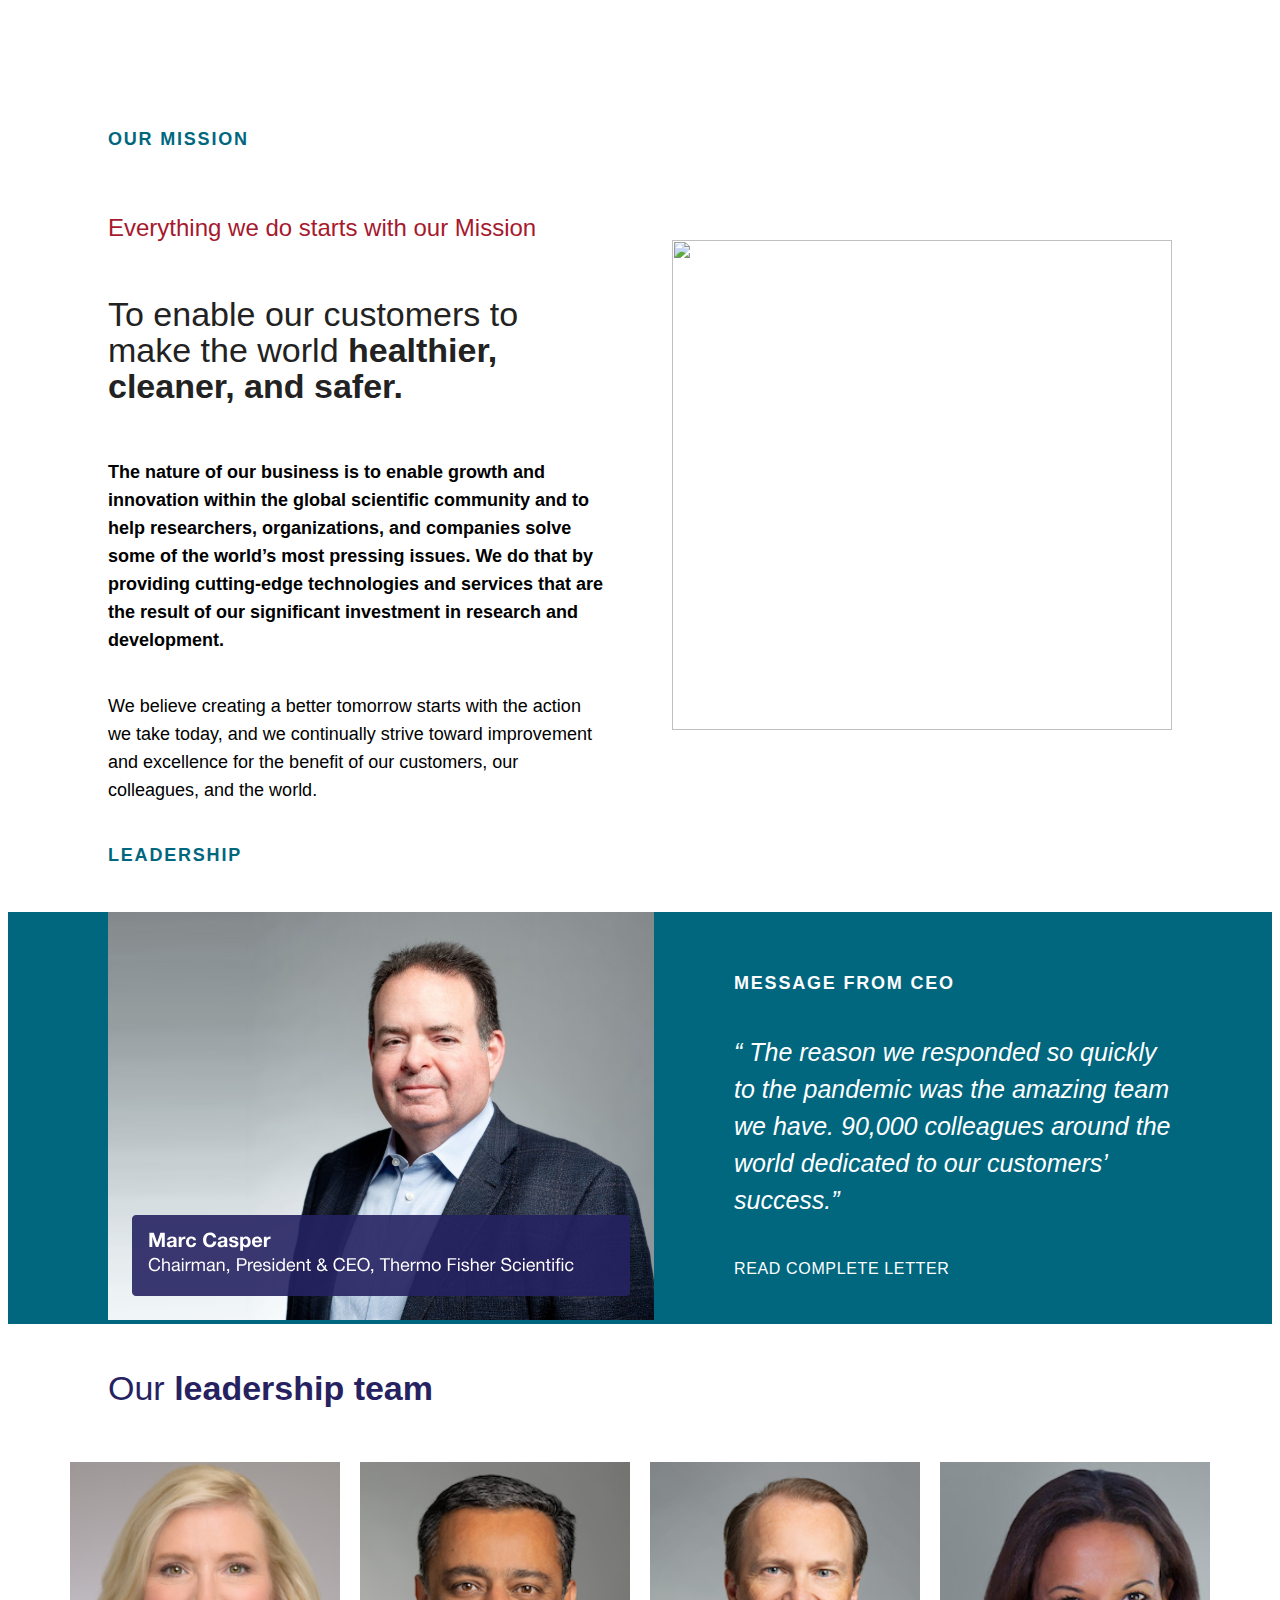
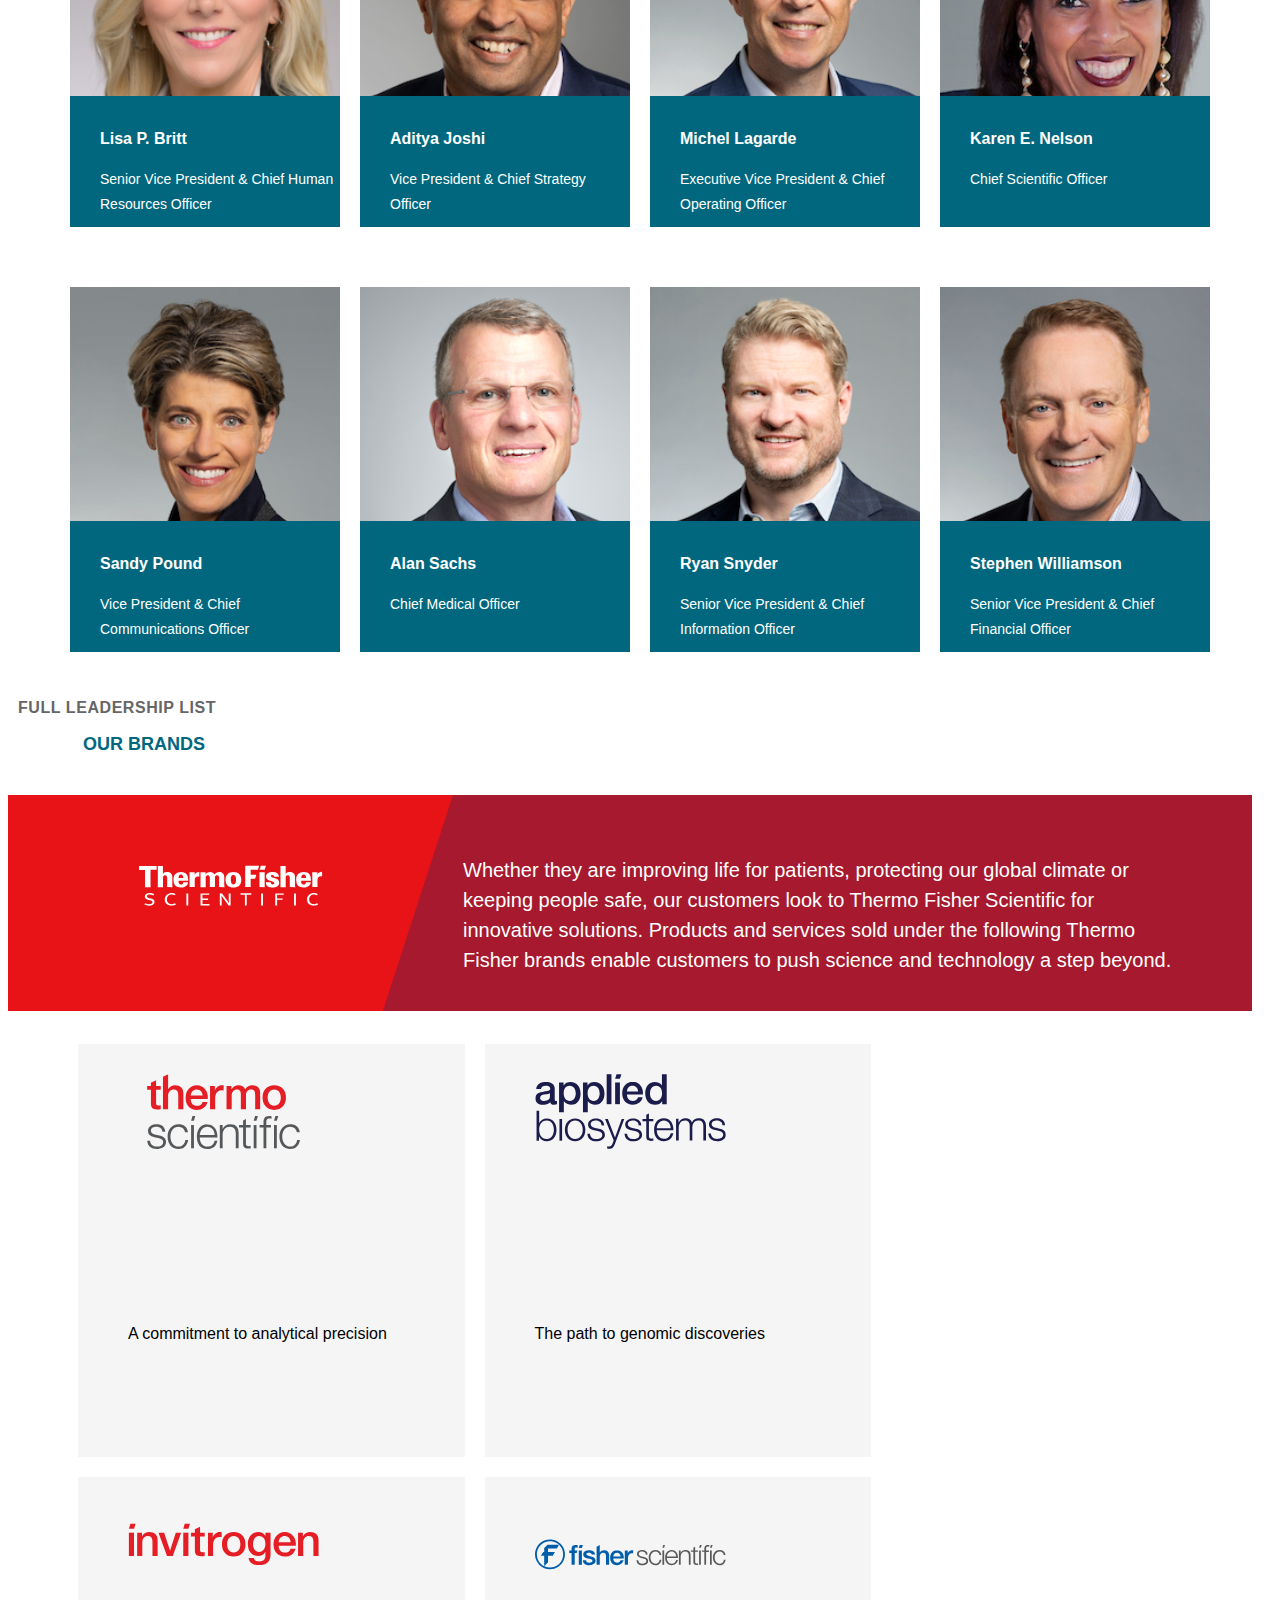
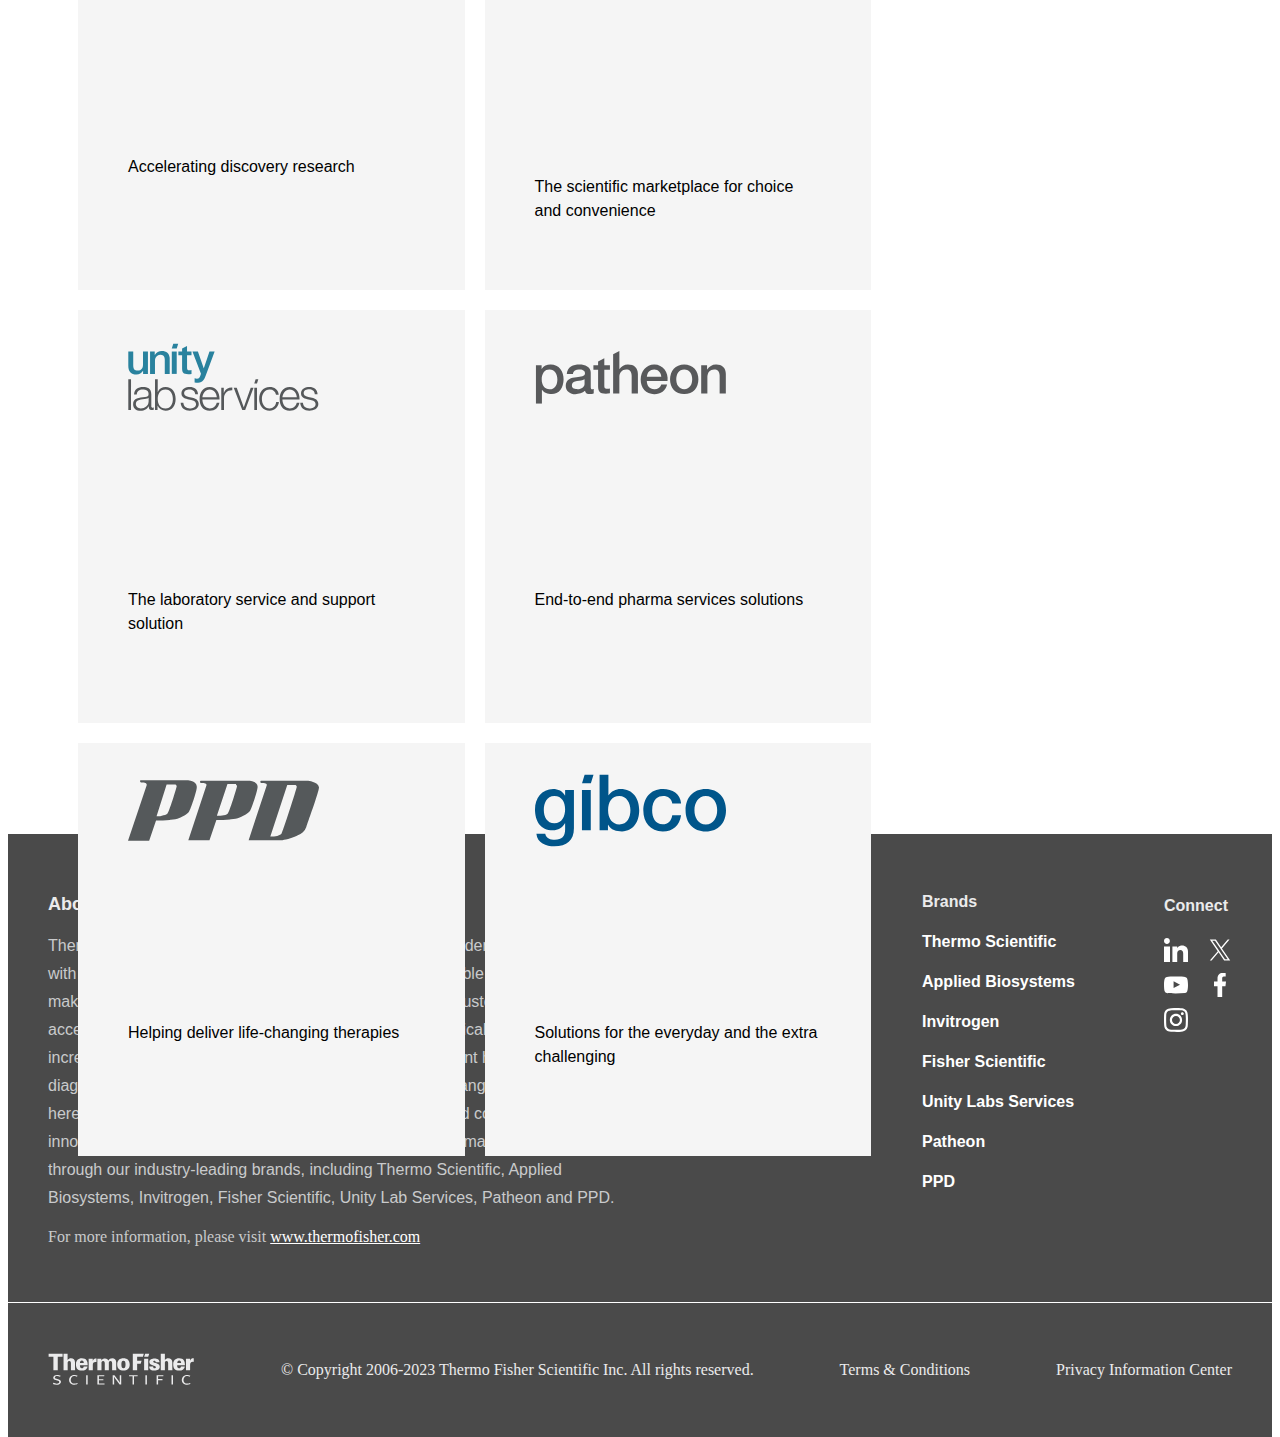
==== Pages/About/About.html @ 81ee8dc1 "footer fixesss" ====
<!DOCTYPE html>
<html lang="en">
<head>
    <meta charset="UTF-8">
    <meta name="viewport" content="width=device-width, initial-scale=1.0">
    <title>About</title>
    <link rel="stylesheet" href="./About.css">
</head>
<body>
  <!-- <div class="navbar">
    <a href="/index.html">
      <div class="navlogo">
        <img id="logo" src="../../Assets/Images/logo.png" alt="">
      </div>
    </a>
    <div class="menulinks">
      <div class="menu">
        <ul>
          <li id="about-menu-item" class="">
            <a id="about-link" class="" href="javascript:void(0);">ABOUT</a>
          </li>
          <li id="csr-menu-item" class="">
            <a id="csr-link" class="" href="../CSR/Csr.html">CORPORATE SOCIAL RESPONSIBILITY</a>
          </li>
          <li id="investor-menu-item" class="">
            <a id="investor-link" class="" href="">INVESTOR</a>
          </li>
          <li id="newsroom-menu-item" class="">
            <a id="newsroom-link" class="" href="../Newsroom/newsroom.html">NEWSROOM</a>
          </li>
          <li id="career-menu-item" class="">
            <a id="career-link" class="" href="/career">CAREER</a>
          </li>
        </ul>
      </div>
      <div class="search-icon">
        <img src="../../Assets/Images/Search.png" alt="">
      </div>
      <button class="button">Thermofisher.com
        <img class="link-img" src="../../Assets/Images/external-link.png" alt="">
      </button>
    </div>
  </div> -->
 <!-- <div id="dropdown"  class="dropdown">
    <div class="dropdown-left">
      <div class="dropdown-left-img">
        <img src="../../Assets/Images/ss.svg" alt="" />
      </div>
      <div class="dropdown-left-top">
        <img src="../../Assets/Images/dropa.svg" alt="" />
        <p class="dropdown-top-text">Our Mission</p>
      </div>
      <p class="dropdown-left-mid">
        Everything we do starts with our Mission: to <br /> enable our
        customers to make the world <br />
        <span>healthier, cleaner, and safer.</span>
      </p>
      <div class="dropdown-left-bottom">
        <img src="../../Assets/Images/dropd.svg" alt="" />
        <p class="bottom-text">Read More</p>
      </div>
    </div>
    <div class="dropdown-mid">
      <div class="main-dropdown">
        <div style="margin-bottom:18px !important;"class="dropdown-header">
          <img src="../../Assets/Images/Icon1.png" alt="" />

          <p class="heder-drop">Our Company</p>
          
        </div>
        <div class="submenu animated">
          <p style="cursor: pointer;">Our Mission</p>
          <p style="cursor: pointer;">Our Values</p>
          <p style="cursor: pointer;">innovation</p>
        </div>
      </div>
      <div class="main-dropdown">
        <div class="dropdown-header">
          <img src="../../Assets/Images/Icon1.png" alt="" />
          <p class="heder-drop">Our Stories</p>
          
        </div>
        
      </div>
      <div class="main-dropdown">
        <div class="dropdown-header">
          <img src="../../Assets/Images/minus.png" alt="" />
          <p class="heder-drop">Information Security</p>
        </div>
        
      </div>
      <div class="main-dropdown">
        <div class="dropdown-header">
          <img src="../../Assets/Images/Icon1.png" alt="" />
          <p class="heder-drop">Supplier Resources</p>
          
        </div>
        
      </div>
      
     
    </div>
    <div class="dropdown-right">
      <img src="../../Assets/Images/Vector (4).svg" alt="" />
    </div>
  </div> -->
    <!-- <div  class="main-about">
        <div class="description">ABOUT</div>
        <div class="main-about-img">
          <img src="../../Assets/Images/about-main.png" alt="Main Image" />
          <div class="main-overlay">
            <div class="play">
                <div class="round">
                  <img src="../../Assets/Images/play.svg" alt="" /> 
                </div>
                <p class="play-btn">Watch this video</p>
              </div>
            <div class="left-main-overlay">
              <img src="../../Assets/Images/main-overlay.svg" alt="" />
            </div>
            <div class="right-main-overlay">
               <img src="../../Assets/Images/mainn-overlay.svg" alt="" /> 
            </div>
          </div>
        </div>
      </div> -->
      
      <div class="mission-about">
        <p class="mission-about-titile">OUR MISSION</p>
        <div class="mission-main-about">
          <div class="mission-about-left">
            <p class="mission-top">
              Everything we do starts with our Mission
            </p>
            <p class="mission-second">
              To enable our customers to make the world
              <span>healthier, cleaner, and safer.</span>
            </p>
            <p class="mission-third">
              The nature of our business is to enable growth and innovation within
              the global scientific community and to help researchers,
              organizations, and companies solve some of the world’s most pressing
              issues. We do that by providing cutting-edge technologies and
              services that are the result of our significant investment in
              research and development.
            </p>
            <p class="mission-last">
              We believe creating a better tomorrow starts with the action we take
              today, and we continually strive toward improvement and excellence
              for the benefit of our customers, our colleagues, and the world.
            </p>
          </div>
          <div class="mission-about-right">
            <img src="../../Assets/Images/mission-about.svg" alt="" />
          </div>
        </div>
      </div>
  <!-- <div class="containermain">
      <p class="title">Diversity & Inclusion</p>
      <div class="diversity-main">
          <div class="diversity-img" id="carousel">
              <img src="../../Assets/Images/diversity.svg" alt="">
          </div>
          <div class="diversity-text">
              <p class="diversity-title">
                  Our work is a <span>story of purpose</span>
              </p>
              <p class="diversity-desc">
                  Our commitment to fostering a culture that values diversity and inclusion (D&I) considers gender and ethnicity diversity as well as diversity of backgrounds, experiences, and viewpoints.
              </p>
              <div class="button-mission" style="width: 294px;">
                  <img src="../../Assets/Images/redsmall.svg" alt="">
                  <p class="button-text" style="cursor: pointer;">Read full story</p>
              </div>
              <div class="slider-range">
                  <img onclick="previousSlide()" src="../../Assets/Images/abb.png" alt="">
                  <p><span id="story-index">1</span> of 4</p>
                  <img onclick="nextSlide()" src="../../Assets/Images/Group 107.png" alt="">
              </div>
          </div>
      </div>
  </div>   -->
</div>

  <div class="leadership">

      <p class="leadership-heading">LEADERSHIP</p>
      <div class="leadership-main">
        <div class="leaderhsip-left">
          <img src="../../Assets/Images/founder.svg" alt="" />
        </div>
        <div class="leadership-right">
           <div class="leadership-right-top">MESSAGE FROM CEO</div>
          <div class="leadership-description">
            “ The reason we responded so quickly to the pandemic was the amazing
            team we have. 90,000 colleagues around the world dedicated to our
            customers’ success.”
          </div>
          <div class="leadership-bottom">READ COMPLETE LETTER</div>
        </div>
      </div> 
      <div class="bottom-title">
        Our <span>leadership team</span>
      </div>
      <div class="leadership-images">
        <div class="single-image">
          <img src="../../Assets/Images/Rectangle 19930.svg" alt="Lisa P. Britt">
          <div class="single-desc">
            <p class="name">Lisa P. Britt</p>
            <p class="designation">Senior Vice President & Chief Human Resources Officer</p>
          </div>
        </div>
        <div class="single-image">
          <img src="../../Assets/Images/Rectangle 19930 (1).svg" alt="Aditya Joshi">
          <div class="single-desc">
            <p class="name">Aditya Joshi</p>
            <p class="designation">Vice President & Chief Strategy Officer</p>
          </div>
        </div>
        <div class="single-image">
          <img src="../../Assets/Images/Rectangle 19930 (2).svg" alt="Michel Lagarde">
          <div class="single-desc">
            <p class="name">Michel Lagarde</p>
            <p class="designation">Executive Vice President & Chief Operating Officer</p>
          </div>
        </div>
        <div class="single-image">
          <img src="../../Assets/Images/Rectangle 19930 (6).svg" alt="Karen E. Nelson">
          <div class="single-desc">
            <p class="name">Karen E. Nelson</p>
            <p class="designation">Chief Scientific Officer</p>
          </div>
        </div>
        <div class="single-image">
          <img src="../../Assets/Images/Rectangle 19930 (3).svg" alt="Sandy Pound">
          <div class="single-desc">
            <p class="name">Sandy Pound</p>
            <p class="designation">Vice President & Chief Communications Officer</p>
          </div>
        </div>
        <div class="single-image">
          <img src="../../Assets/Images/Rectangle 19930 (4).svg" alt="Alan Sachs">
          <div class="single-desc">
            <p class="name">Alan Sachs</p>
            <p class="designation">Chief Medical Officer</p>
          </div>
        </div>
        <div class="single-image">
          <img src="../../Assets/Images/Rectangle 19930 (5).svg" alt="Ryan Snyder">
          <div class="single-desc">
            <p class="name">Ryan Snyder</p>
            <p class="designation">Senior Vice President & Chief Information Officer</p>
          </div>
        </div>
        <div class="single-image">
          <img src="../../Assets/Images/Rectangle 19930 (7).svg" alt="Stephen Williamson">
          <div class="single-desc">
            <p class="name">Stephen Williamson</p>
            <p class="designation">Senior Vice President & Chief Financial Officer</p>
          </div>
        </div>
      </div>
      <div class="button-mission" >
        <!-- <img src="../../Assets/Images/redsmall.svg" alt="Dot"> -->
        <p class="button-text" style="text-transform: capitalize; cursor: pointer;">FULL LEADERSHIP LIST</p>
      </div>
      <div class="brands">
        <div class="brands-title">OUR BRANDS</div>
        <div class="brand-banner">
          <div class="banner-left">
            <img src="../../Assets/Images/Banner1.svg" alt="">
            <img class="banner-left-img" src="../../Assets/Images/Group.svg" alt="">
          </div>
          <div class="banner-right">
            <img src="../../Assets/Images/Banner2.png" alt="">
            <p class="banner-right-text">
              Whether they are improving life for patients, protecting our global
              climate or keeping people safe, our customers look to Thermo Fisher
              Scientific for innovative solutions. Products and services sold
              under the following Thermo Fisher brands enable customers to push
              science and technology a step beyond.
            </p>
          </div>
        </div>
        <div class="banner-logos">
          <div class="logo-single" data-bgcolor="1">
            <img src="../../Assets/Images/Layer 1 (7).svg" alt="" >
            <div class="brand-name">
              <p class="brand-description">
                A commitment to analytical precision
              </p>
              <div class="custom-description" data-description="Thermo Scientific instruments, equipment, software, services and consumables address a range of needs from sample, material characterization and chemical analysis to clinical diagnoses and biological-based therapeutics manufacturing."></div>
            </div>
          </div>
          <div class="logo-single" data-bgcolor="2">
            <img src="../../Assets/Images/Layer 1.svg" alt="">
            <div class="brand-name">
              <p class="brand-description">The path to genomic discoveries</p>
              <div class="custom-description" data-description="Our genomic solutions are trusted to address a variety of basic, commercial and clinical research applications in fields such as cancer diagnostics, human identification testing and animal health, as well as inherited and infectious disease."></div>
            </div>
          </div>
          <div class="logo-single" data-bgcolor="3">
            <img src="../../Assets/Images/Layer 1 (1).svg" alt="">
            <div class="brand-name">
              <p class="brand-description">Accelerating discovery research</p>
              <div class="custom-description" data-description="From antibodies and protein purification to gene editing and cell analysis, Invitrogen™ protein biology, molecular biology and cell imaging and analysis products help scientists conduct biological and bio-medical research and discover new drugs."></div>
            </div>
          </div>
          <div class="logo-single" data-bgcolor="4">
            <img src="../../Assets/Images/Layer 1 (2).svg" alt="" style="width: 191px; height: 95px;">
            <div class="brand-name">
              <p class="brand-description">
                The scientific marketplace for choice and convenience
              </p>
              <div class="custom-description" data-description="The Fisher Scientific channel offers customers convenient access to a complete portfolio of laboratory equipment, chemicals, supplies and services used in the scientific research, healthcare and science education markets."></div>
            </div>
          </div>
          <div class="logo-single" data-bgcolor="5">
            <img src="../../Assets/Images/Layer 1 (3).svg" alt="">
            <div class="brand-name">
              <p class="brand-description">
                The laboratory service and support solution
              </p>
              <div class="custom-description" data-description="As lab service and support experts and partners, the Unity Lab Services team provides training, equipment servicing and asset management, as well as dedicated supply management to maximize operational productivity."></div>
            </div>
          </div>
          <div class="logo-single" data-bgcolor="6">
            <img src="../../Assets/Images/Layer 1 (4).svg" alt="">
            <div class="brand-name">
              <p class="brand-description">
                End-to-end pharma services solutions
              </p>
              <div class="custom-description" data-description="Our pharmaceutical services provide industry leading CDMO and clinical trial solutions to companies of all sizes. With more than 65 locations around the world, we provide an end-to-end drug development offering that includes API, biologics, viral vector services, cGMP plasmids, early and late phase ..."></div>
            </div>
          </div>
          <div class="logo-single" data-bgcolor="7">
            <img src="../../Assets/Images/Layer 1 (6).svg" alt="">
            <div class="brand-name">
              <p class="brand-description">
                Helping deliver life-changing therapies
              </p>
              <div class="custom-description" data-description="Our broad range of clinical development and analytical services enables Thermo Fisher Scientific customers to drive innovation and increase drug development productivity. Recognized for accelerating promising medicines from early development through regulatory approval and market access..."></div>
            </div>
          </div>
          <div class="logo-single" data-bgcolor="8">
            <img src="../../Assets/Images/Layer 1 (5).svg" alt="">
            <div class="brand-name">
              <p class="brand-description">
                Solutions for the everyday and the extra challenging
              </p>
              <div class="custom-description" data-description="Our broad range of clinical development and analytical services enables Thermo Fisher Scientific customers to drive innovation and increase drug development productivity. Recognized for accelerating promising medicines from early development through regulatory approval and market access..."></div>
            </div>
          </div>
        </div>
      </div>
      <div class="footer">
        <div class="footer-first">
          <p class="footer-first-top">About Thermo Fisher Scientific</p>
          <p class="footer-first-mid">
            Thermo Fisher Scientific Inc. (NYSE: TMO) is the world leader in serving
            science, with annual revenue over $40 billion. Our Mission is to enable
            our customers to make the world healthier, cleaner and safer. Whether our
            customers are accelerating life sciences research, solving complex
            analytical challenges, increasing productivity in their laboratories,
            improving patient health through diagnostics or the development and
            manufacture of life-changing therapies, we are here to support them. Our
            global team delivers an unrivaled combination of innovative technologies,
            purchasing convenience and pharmaceutical services through our
            industry-leading brands, including Thermo Scientific, Applied Biosystems,
            Invitrogen, Fisher Scientific, Unity Lab Services, Patheon and PPD.
          </p>
          <p class="footer-first-bootom">
            For more information, please visit 
            <a href="https://www.thermofisher.com" target="_blank" rel="noopener noreferrer">
              <span style="text-decoration: underline; color: #FFFFFF;">www.thermofisher.com</span>
            </a>
          </p>
        </div>
        <div class="footer-second">
          <p class="footer-second-top">Company</p>
          <p class="footer-second-p">Sustainability</p>
          <p class="footer-second-p">Investors</p>
          <p class="footer-second-p">Newsroom</p>
          <p class="footer-second-p">Careers</p>
          <p class="footer-second-p">About</p>
          <p class="footer-second-p">Contact</p>
        </div>
        <div class="footer-third">
          <p class="footer-third-top">Brands</p>
          <p class="footer-second-p"> Thermo Scientific</p>
          <p class="footer-second-p">Applied Biosystems</p>
          <p class="footer-second-p">Invitrogen</p>
          <p class="footer-second-p">Fisher Scientific</p>
          <p class="footer-second-p">Unity Labs Services</p>
          <p class="footer-second-p">Patheon</p>
          <p class="footer-second-p">PPD</p>
        </div>
        <div class="footer-fourth">
          <p class="footer-third-top">Connect</p>
          <div class="footer-icons">
            <div class="connect-top">
              <a href="https://www.linkedin.com/company/thermo-fisher-scientific/" target="_blank" rel="noopener noreferrer">
                <img src="../../Assets/Images/linkedin-161-svgrepo-com.svg" alt="LinkedIn">
              </a>
              <a href="https://youtube.com/thermofisher" target="_blank" rel="noopener noreferrer">
                <img src="../../Assets/Images/youtube-168-svgrepo-com.svg" alt="YouTube">
              </a>
              <a href="https://www.instagram.com/thermofisherscientific/" target="_blank" rel="noopener noreferrer">
                <img src="../../Assets//Images/instagram-167-svgrepo-com.svg" alt="Instagram">
              </a>
            </div>
            <div class="connect-bottom">
              <a href="https://twitter.com/thermofisher" target="_blank" rel="noopener noreferrer">
                <img src="../../Assets//Images/pajamas_twitter.svg" alt="Twitter">
              </a>
              <a href="https://www.facebook.com/thermofisher/" target="_blank" rel="noopener noreferrer">
                <img src="../../Assets/Images/facebook-176-svgrepo-com.svg" alt="Facebook">
              </a>
            </div>
          </div>
        </div>
      </div>
      <div class="pre-footer">
        <img class="pre-footer-logo" src="../../Assets//Images/Logo.svg" alt="">
        <p class="pre-footer-first">
          © Copyright 2006-2023 Thermo Fisher Scientific Inc. All rights reserved.
        </p>
        <p class="pre-footer-second">Terms & Conditions</p>
        <p class="pre-footer-third">Privacy Information Center</p>
      </div>
      
    <script src="script.js"></script>
</body>
</html>
---- Pages/About/About.css ----
.navbar {
  position: fixed;
  top: 0;
  left: 0;
  width: 100%;
  display: flex;
  justify-content: space-between;
  align-items: center;
  font: 14px "Helvetica Neue LT W1G", Helvetica;
  font-style: normal;
  background-color: #ffffff;
  z-index: 1000;
  height: 80px;
}

.navlogo {
  height: 80px;
}

.navlogo > img {
  height: 100%;
}

.menu {
  display: flex;
}

.menu ul {
  display: flex;
  list-style-type: none;
  padding: 0;
  margin: 0;
}

.menu ul li {
  position: relative;
}

.menu ul li.active::after {
  content: "";
  position: absolute;
  bottom: -16px;
  left: 0;
  left: -10px;
  width: 95%;
  height: 3px;
  background-color: rgb(179, 49, 49);
}
.menu ul li:hover::after {
  content: "";
  position: absolute;
  bottom: -16px;
  left: 0;
  left: -10px;
  width: 95%;
  height: 3px;
  background-color: red;
}
.menu ul li a.active {
  font-weight: bold;
}

.menu ul a {
  margin-right: 20px;
  cursor: pointer;
  color: #222;
  text-decoration: none;
  font: 14px "Helvetica Neue LT W1G", Helvetica;
  font-weight: 300;
  line-height: 22px;
  letter-spacing: 0.05em;
  text-align: center;
}

/* .menu ul li a:hover{
  font-weight: 600;
} */

.menulinks {
  display: flex;
  align-items: center;
}

.search-icon {
  margin-right: 8px;
  cursor: pointer;
}

.button {
  background-color: #ccc;
  border: none;
  padding: 10px;
  border-radius: 5px;
  cursor: pointer;
  margin-right: 20px;
  position: relative;
  color: #fff;
  transition: right 0.3s ease, opacity 0.3s ease;
  width: 153px;
  /* "to left" / "to right" - affects initial color */
  background: linear-gradient(to left, #ccc 50%, red 50%) right;
  background-size: 200%;
  transition: 0.5s ease-out;
}

.button:hover {
  background-position: left;
}
.button:hover .link-img {
  display: inline-block;
}
.link-img {
  display: none;
  width: 12px;
  margin-top: 3ox;
  margin-left: 3px;
}
.main-about {
  margin-top: 100px;
  margin-bottom: -80px;
}
.main-about .description {
  font: 18px "Helvetica Neue LT W1G", Helvetica;
  font-weight: 700;
  line-height: 22px;
  color: #00677f;
  margin-left: 100px;
  margin-bottom: 30px;
}
.main-about-img {
  width: 100%;
  height: 355px;
  position: relative;
  overflow-x: hidden;
  overflow-y: hidden;
}

.main-about-img > img {
  width: 100%;
  height: 396px;
}
.main-overlay {
  display: flex;
  top: 0px;
  width: 100%;
}
.left-main-overlay,
.right-main-overlay {
  mix-blend-mode: multiply;
}
.left-main-overlay > img,
.right-main-overlay > img {
  width: 100%;
  height: 100%;
}
.right-main-overlay {
  position: absolute;
  top: 0;
  z-index: 1;
  width: 55%;
  right: 0;
  margin-left: -4px;
  height: 112%;
}
.left-main-overlay {
  position: absolute;
  top: 0;
  left: 0;
  width: 55%;
  z-index: 2;
}
/* .right-main-overlay > img {
    margin-left: 85.5px;
   } */
.play {
  position: absolute;
  top: 50%;
  left: 22%;
  color: #fff;
  z-index: 22;
  /* mix-blend-mode: difference; */
  display: flex;
  align-items: center;
  gap: 10px;
}
.round {
  width: 30px;
  height: 30px;
  border-radius: 50%;
  display: flex;
  align-items: center;
  justify-content: center;
  background-color: #222222;
}
.round:hover {
  background-color: red;
}
.play-btn {
  font: 14px "Helvetica Neue LT W1G", Helvetica;
  font-weight: 700;
  line-height: 22px;
  text-align: left;
}
.mission-about {
  height: 558px;
  font: 14px "Helvetica Neue LT W1G", Helvetica;
  font-style: normal;
  padding: 100px;
}
.mission-main-about {
  display: flex;
  justify-content: space-between;
  margin-top: 40px;
}
.mission-about-right {
  width: 500px;
  height: 490px;
}
.mission-about-left {
  width: 500px;
  height: 569px;
}
.mission-about-right > img {
  margin-top: 50px;
  width: 100%;
  height: 100%;
}
.mission-about-titile {
  font: 18px "Helvetica Neue LT W1G", Helvetica;
  font-weight: 700;
  line-height: 22px;
  letter-spacing: 0.1em;
  text-align: left;
  margin-top: 20px;
  color: #00677f;
}
.mission-top {
  font: 24px "Helvetica Neue LT W1G", Helvetica;
  font-weight: 500;
  line-height: 28px;
  text-align: left;
  color: #a6192e;
}
.mission-second {
  font: 34px "Helvetica Neue LT W1G", Helvetica;
  font-weight: 500;
  line-height: 36px;
  text-align: left;
  color: #222222;
  padding-top: 20px;
}
.mission-second > span {
  font: 34px "Helvetica Neue LT W1G", Helvetica;
  font-weight: 700;
  line-height: 24px;
  text-align: left;
  color: #222222;
  padding-top: 20px;
}
.mission-third {
  font: 18px "Helvetica Neue LT W1G", Helvetica;
  font-weight: 600;
  line-height: 28px;
  text-align: left;
  padding-top: 20px;
}
.mission-last {
  font: 18px "Helvetica Neue LT W1G", Helvetica;
  font-weight: 400;
  line-height: 28px;
  text-align: left;
  padding-top: 20px;
}
.containermain {
  /* width: 100%; */
  height: 583px;
  background: #f5f5f5;
  margin-top: 100px;
  padding: 0 100px;
}

.titles {
  color: var(--Accent-Teal, #00677f);
  font: 18px "Helvetica Neue LT W1G", Helvetica;
  font-style: normal;
  font-weight: 700;
  line-height: 22px;
  letter-spacing: 1.8px;
  text-transform: uppercase;
  padding: 48px 0px;
  white-space: nowrap;
}

.diversity-main {
  display: flex;
  justify-content: space-between;
  width: 100%;
  gap: 60px;
  position: relative;
}

.diversity-img {
  display: flex;
  align-items: center;
  gap: 5px;
  width: 50%;
  height: 367px;
  object-fit: contain;
}

.diversity-img > img {
  height: 100%;
  width: 100%;
}

.diversity-text {
  width: 50%;
}

.diversity-title {
  font: 36px "Helvetica Neue LT W1G", Helvetica;
  font-weight: 400;
  line-height: 25px;
  text-align: left;
}

.diversity-title > span {
  font: 36px "Helvetica Neue LT W1G", Helvetica;
  font-weight: 700;
  line-height: 56px;
  text-align: left;
}

.diversity-desc {
  font: 20px "Helvetica Neue LT W1G", Helvetica;
  font-weight: 400;
  line-height: 25px;
  text-align: left;
  margin-top: 10px;
}

.img-slider {
  margin-top: 80px;
  cursor: pointer;
}

.slider-range {
  display: flex;
  align-items: center;
  position: absolute;
  bottom: 7px;
}

.slider-range > img {
  width: 40px;
  cursor: pointer;
}

.slider-range > p {
  margin: 0px 20px;
  color: rgb(160, 160, 160);
}

.slider-range > p > span {
  color: #000;
}
.button-mission {
  display: flex;
  align-items: center;
  margin-top: 30px;
  width: 100%;
  font: 14px "Helvetica Neue LT W1G", Helvetica;
  font-weight: 500;
  line-height: 19.2px;
  letter-spacing: 0.04em;
  text-align: left;
  font-weight: bold;
}
.button-mission:hover {
  transform: translate(10px);
}
.button-text {
  color: #666;
  font-size: 16px;
  margin-left: 10px;
  transition: color 0.3s ease;
  text-transform: capitalize;
}
.button-text:hover {
  color: #e71316;
}
@keyframes slideRightToLeft {
  from {
    transform: translateX(-20px);
  }
  to {
    transform: translateX(0px);
  }
}

.slide-right-to-left {
  animation: slideRightToLeft 0.1s ease-in-out;
}
.leadership {
  width: 100%;
  height: 463px;
  margin-bottom: 100px;
  margin-top: 50px;
}
.leadership-heading {
  color: var(--Accent-Teal, #00677f);
  font: 18px "Helvetica Neue LT W1G", Helvetica;
  font-style: normal;
  font-weight: 700;
  line-height: 22px;
  letter-spacing: 1.8px;
  text-transform: uppercase;
  padding: 28px 0px;
  white-space: nowrap;
  margin-left: 100px;
}
.leadership-main {
  display: flex;
  background-color: #00677f;
  padding: 0 100px;
  gap: 30;
}
.leadership-left{
  padding: 2px;

}
.leadership-right {
  margin-left: 80px;
  padding-top: 60px;
}
.leadership-right-top {
  font: 18px "Helvetica Neue LT W1G", Helvetica;
  font-size: 18px;
  font-weight: 700;
  line-height: 22px;
  letter-spacing: 0.1em;
  color: #fff;
}
.leadership-description {
  font: 25px "Helvetica Neue LT W1G", Helvetica;
  font-style: italic;
  font-weight: 400;
  line-height: 37px;
  text-align: left;
  color: #fff;
  margin-top: 40px;
}
.leadership-bottom {
  font: 16px "Helvetica Neue LT W1G", Helvetica;
  font-weight: 500;
  line-height: 19.2px;
  letter-spacing: 0.04em;
  text-align: left;
  color: #fff;
  margin-top: 40px;
  cursor: pointer;
}
.bottom-title {
  font: 34px "Helvetica Neue LT W1G", Helvetica;
  font-weight: 400;
  line-height: 48px;
  text-align: left;
  color: #262262;
  padding: 0 100px;
  margin-top: 40px;
}
.bottom-title > span {
  font: 34px "Helvetica Neue LT W1G", Helvetica;
  font-weight: 700;
  line-height: 48px;
  text-align: left;
  color: #262262;
}
.leadership-images {
  display: flex;
  align-items: center;
  justify-content: center;
  width: 100%;
  flex-wrap: wrap;
  gap: 20px;
  margin-top: 10px;
  z-index: -10;
}
.single-image {
  width: 270px;
  height: 365px;
  margin-top: 40px;
  overflow: hidden;
  position: relative;
}
.single-desc {
  width: 240px;
  height: 110px;
  background-color: #00677f;
  position: absolute;
  bottom: -9px;
  padding: 15px 30px;
  color: #fff;
  transition: height 0.3s ease;
  overflow: hidden;
}

.single-image:hover .single-desc {
  height: 130px;
  bottom: -30px;
}

.single-image::after {
  content: "\2192";
  position: absolute;
  bottom: -2px;
  right: 250px;
  color: white;
  font-size: 40px;
  font-weight: 900;
  opacity: 0;
  transition: right 0.3s ease, opacity 0.3s ease;
}
.single-image:hover::after {
  right: 20px;
  opacity: 1;
}
.single-image:hover .single-desc {
  background-color: #e71316;
}
.name {
  font: 16px "Helvetica Neue LT W1G", Helvetica;
  font-weight: 700;
  line-height: 24px;
  text-align: left;
}
.designation {
  font: 14px "Helvetica Neue LT W1G", Helvetica;
  font-weight: 420;
  line-height: 25px;
  text-align: left;
}
.brands {
  height: 1700.5px;
  font: 14px "Helvetica Neue LT W1G", Helvetica;
  font-style: normal;
}
.brand-banner {
  display: flex;
  align-items: center;
  margin-top: 40px;
}
.brands-title {
  font: 18px "Helvetica Neue LT W1G", Helvetica;
  line-height: 22px;
  font-weight: 700;
  color: #00677f;
  padding: 0px 75px;
}
.banner-left {
  position: relative;
  z-index: 1;
}
.banner-left > img {
  width: 100%;
}
.banner-right {
  position: relative;
  flex: 1;
  margin-left: -70px;
}
.banner-right > img {
  width: 100%;
  height: 216px;
}
.banner-logos {
  display: flex;
  align-items: center;
  /* width: 100%; */
  gap: 20px;
  flex-wrap: wrap;
  margin-top: 30px;
  margin-bottom: 30px;
  padding-left: 70px;
}
.banner-right-text {
  position: absolute;
  top: 0;
  padding: 40px 80px;
  font: 20px "Helvetica Neue LT W1G", Helvetica;
  font-weight: 400;
  line-height: 30px;
  text-align: left;
  color: #fff;
}
.banner-left-img {
  position: absolute;
  top: 0;
  left: 0;
  margin-top: 70px;
  width: 188.52px;
  height: 40.8px;
}
.logo-single {
  width: 24%;
  height: 353px;
  background-color: #f5f5f5;
  padding: 30px 50px;
  position: relative;
  transition: all 0.3s ease;
}

.logo-single:hover {
  color: #fff;
  padding: 20px 40px;
}

.logo-single > img {
  transition: filter 0.3s ease, transform 0.3s ease;
  width: 191px;
  height: 75px;
}

.logo-single .brand-name {
  transition: transform 0.3s ease;
}

.logo-single:hover img {
  filter: invert(100%) sepia(100%) saturate(0%) hue-rotate(100deg);
  margin-bottom: 10px;
  transform: scale(0.6);
  margin-left: -40px;
}

.logo-single:hover .brand-name {
  transform: translateY(-10px);
}
.logo-single:hover[data-bgcolor="1"] {
  background-color: #e71316;
}

.logo-single:hover[data-bgcolor="2"] {
  background-color: #1c1c4c;

}

.logo-single:hover[data-bgcolor="3"] {
  background-color: #e71316;
}

.logo-single:hover[data-bgcolor="4"] {
  background-color: #005daa;
  height: auto;
}

.logo-single:hover[data-bgcolor="5"] {
  background-color: #00677f;
}
.logo-single:hover[data-bgcolor="6"] {
  background-color: #58595b;
}
.logo-single:hover[data-bgcolor="7"] {
  background-color: #58595b;
}
.logo-single:hover[data-bgcolor="8"] {
  background-color: #1f6997;
}

.logo-single::after {
  content: "\2192";
  position: absolute;
  bottom: 10px;
  right: 250px;
  color: white;
  font-size: 40px;
  font-weight: 900;
  opacity: 0;
  transition: right 0.3s ease, opacity 0.3s ease;
}

.logo-single:hover::after {
  right: 20px;
  opacity: 1;
}

.brand-description {
  font: 16px "Helvetica Neue LT W1G", Helvetica;
  font-weight: 500;
  line-height: 24px;
  text-align: left;
  margin-top: 170px;
}

.logo-single:hover .brand-name p {
  margin-top: 0;
}

.logo-single:hover .brand-name .custom-description::before {
  content: attr(data-description);
  display: block;
  font-weight: bold;
  font: 14px "Helvetica Neue LT W1G", Helvetica;
  font-weight: 500;
  line-height: 24px;
  text-align: left;
  margin-top: 10px;
}
.footer {
  display: flex;
  justify-content: space-between;
  background-color: #4a4a4a;
  padding: 40px 40px;
  /* height: 350px; */
}

.footer-column {
  flex: 1;
}
.footer-first-top {
  font: 700 18px/24px "Helvetica Neue LT W1G", Helvetica, sans-serif;
  margin-bottom: 10px;
  color: #ebebec;
}
.footer-first-mid {
  /* width: 695px; */
  font: 16px "Helvetica Neue LT W1G", Helvetica;
  font-weight: 400;
  line-height: 28px;
  text-align: left;
  color: #c9cacc;
}

.footer-first-bootom {
  margin-top: 10px;
  color: #c9cacc;
}
.footer-second {
  font-family: 16px "Helvetica Neue LT W1G", Helvetica;
  font-weight: 700;
  line-height: 24px;
  text-align: left;
  color: #ffffff;
}
.footer-second-top {
  color: #ebebec;
  font-family: "Helvetica Neue LT W1G", Helvetica;
}
.footer-second-p {
  color: white;
  font-family: "Helvetica Neue LT W1G", Helvetica;
  font-size: 16px;
}
.footer-third {
  font-family: 16px "Helvetica Neue LT W1G", Helvetica;
  font-weight: 700;
  line-height: 24px;
  text-align: left;
  color: #ffffff;
}
.footer-third-top {
  color: #ebebec;
  font-family: "Helvetica Neue LT W1G", Helvetica;
  font-size: 16px;
}
.footer-third-p {
  color: white;
  font-family: "Helvetica Neue LT W1G", Helvetica;
  font-size: 16px;
}
.footer-fourth {
  font-family: 16px "Helvetica Neue LT W1G", Helvetica;
  font-weight: 700;
  line-height: 32px;
  text-align: left;
  color: #ffffff;
}
.footer-fourth-top {
  color: #ebebec;
}
.pre-footer {
  display: flex;
  justify-content: space-between;
  background-color: #4a4a4a;
  padding: 40px 40px;
  margin-top: 1px;
  /* height: 50px; */
}
.pre-footer-logo {
  height: 32px !important;
  margin-top: 10px;
}
.pre-footer-first {
  color: #ebebec;
  font-family: 14px "Helvetica Neue LT W1G", Helvetica;
  font-weight: 400;
  line-height: 22px;
  text-align: left;
}
.pre-footer-second {
  color: #ebebec;
  font-family: 14px "Helvetica Neue LT W1G", Helvetica;
  font-weight: 400;
  line-height: 22px;
  text-align: left;
}
.pre-footer-third {
  color: #ebebec;
  font-family: 14px "Helvetica Neue LT W1G", Helvetica;
  font-weight: 400;
  line-height: 22px;
  text-align: left;
}
.footer-icons {
  display: flex;
  flex-direction: row;
  gap: 20px;
  margin-top: 10px;
}
.connect-top,
.connect-bottom {
  display: flex;
  flex-direction: column;
}
.connect-top > img {
  margin-bottom: 10px;
}
.connect-bottom > img {
  margin-bottom: 10px;
}
.footer-first {
  width: 50%;
}
.connect-top,
.connect-bottom {
  display: flex;
  flex-direction: column;
}
.connect-top > img {
  margin-bottom: 10px;
}
.connect-bottom > img {
  margin-bottom: 10px;
}
.footer-first {
  width: 50%;
}
@media (min-width: 768px) and (max-width: 992px) {
  .footer,
  .pre-footer {
    flex-wrap: wrap;
    gap: 10xp;
  }
  .csr-report-one {
    flex-wrap: wrap;
  }
  .footer-icons {
    gap: 0;
  }
  .footer-icons a {
    margin-right: 15px;
  }
  .connect-top,
  .connect-bottom {
    flex-direction: row;
  }
  .pre-footer-first,
  .pre-footer-second,
  .pre-footer-third {
    width: 50%;
  }
  .footer-first {
    width: 60%;
  }
  .footer-second {
    width: 20%;
  }
  .footer-third {
    width: 20%;
  }
  .footer-fourth {
    width: 100%;
  }
  .csr-picture {
    flex-wrap: wrap;
  }
  .csr-single {
    width: 50%;
  }
  .single-enviroment-image:hover .overlay-enviroment .overlay-arrow {
    animation: slideLeftToRight 0.5s forwards;
  }
  @keyframes slideLeftToRight {
    0% {
      transform: translateX(-300px);
    }
    100% {
      transform: translateX(10px);
    }
  }
}
@media only screen and (max-width: 768px) {
  .footer-first {
    width: 100%;
    order: 2;
  }
  .pre-footer-logo {
    display: none;
  }
  .footer-second {
    width: 50%;
    order: 1;
  }
  .pre-footer-first,
  .pre-footer-second,
  .pre-footer-third {
    width: 100%;
  }
  .pre-footer-second {
    order: 1;
  }
  .pre-footer-third {
    order: 2;
  }
  .pre-footer-first {
    order: 3;
  }
  .footer-third {
    width: 50%;
    order: 1;
  }
  .footer-fourth {
    width: 100%;
    order: 4;
  }
  .footer-icons {
    gap: 0;
  }
  .connect-top,
  .connect-bottom {
    flex-direction: row;
  }
  .footer-icons a {
    margin-left: 15px;
  }
  .single-enviroment-image,
  .enviroment-left,
  .enviroment-right {
    width: 100% !important;
  }
  .single-enviroment-image {
    margin-bottom: 30px;
    height: auto;
  }
  .csrr-title {
    display: none;
  }
  .footer,
  .pre-footer,
  .csr-report-four {
    flex-wrap: wrap;
  }
}
.dropdown {
  position: fixed;
  top: 70px;
  background-color: #fff;
  width: 100%;
  height: 450px;
  display: flex;
  z-index: 10000;
  margin-left: -8px;
}
.dropdown-left-top {
  position: absolute;
  top: 50px;
}
.dropdown-top-text {
  margin-top: -45px;
  font: 20px "Helvetica Neue LT W1G", Helvetica;
  font-weight: 500;
  line-height: 28px;
  color: #fff;
  margin-left: 30px;
}
.dropdown-left-mid {
  position: absolute;
  top: 130px;
  color: #fff;
  margin-left: 30px;
  font: 14px "Helvetica Neue LT W1G", Helvetica;
  font-weight: 400;
  line-height: 22px;
  text-align: left;
}
.dropdown-left-mid > span {
  font: 20px "Helvetica Neue LT W1G", Helvetica;
  font-weight: 500;
  line-height: 28px;
  text-align: left;
}
.dropdown-left-bottom {
  display: flex;
  align-items: center;
  position: absolute;
  top: 230px;
  margin-left: 30px;
  gap: 10px;
}
.bottom-text {
  font: 14px "Helvetica Neue LT W1G", Helvetica;
  font-weight: 500;
  line-height: 22px;
  text-align: left;
  color: #fff;
}
.dropdown-right {
  position: absolute;
  bottom: -4px;
  right: 0;
}
.dropdown-header {
  display: flex;
  align-items: center;
  gap: 10px;
  cursor: pointer;
}
.dropdown-header > img {
  width: 15px;
}
.heder-drop {
  font: 20px "Helvetica Neue LT W1G", Helvetica;
  font-weight: 400;
  line-height: 30px;
  text-align: center;
}
.main-dropdown {
  display: flex;
  align-items: start;
  justify-content: start;
  flex-direction: column;
}
.submenu {
  margin-left: 27px;
  padding-top: 10px;
}
.submenu > a {
  text-decoration: none;
  color: black;
  opacity: 60%;
  font: 18px "Helvetica Neue LT W1G", Helvetica;
}
.submenu > p {
  color: black;
  opacity: 60%;
  font: 18px "Helvetica Neue LT W1G", Helvetica;
  padding-bottom: 10px;
  margin-top: -50px;
}
@keyframes slideInDown {
  from {
    transform: translateY(-40%);
    opacity: 0;
  }
  to {
    transform: translateY(0);
    opacity: 1;
  }
}

.animated {
  animation-name: slideInDown;
  animation-duration: 0.8s;
}

.dropdown-header.active {
  color: #f03817;
  display: flex;
  align-items: center;
}
.dropdown-mid {
  position: absolute;
  top: 60px;
  left: 500px;
  display: flex;
  gap: 15px 100px;
  flex-wrap: wrap;
  width: 800px;
  white-space: pre;
}
.on {
  font-weight: bold !important;
}
.dropdown-mid > p {
  font: 20px Helvetica Neue LT W1G, Helvetica;
  font-weight: 400;
  line-height: 30px;
  text-align: center;
}
/* .icon {
        margin-right: 5px;  
        vertical-align: middle;  
      }
      .title {
        font: 20px "Helvetica Neue LT W1G", Helvetica;
        font-weight: 400;
        line-height: 30px;
        text-align: center;
      }
      .submenu p {
        color: black;
        opacity: 0.6; 
        font: 18px "Helvetica Neue LT W1G", Helvetica;
        padding-bottom: 10px;
      } */
@keyframes slideInDown {
  from {
    transform: translateY(-40%);
    opacity: 0;
  }
  to {
    transform: translateY(0);
    opacity: 1;
  }
}

.submenu {
  display: none;
  opacity: 0;
  transition: opacity 0.3s;
}

.submenu.visible {
  display: block;
  opacity: 1;
  animation-name: slideInDown;
  animation-duration: 0.8s;
}
@media only screen and (max-width: 768px) {
  .main-about {
    width: 100%;
  }
  .main-about-img {
    height: 100%;
    /* width: 100%; */
    /* object-fit: cover; */
  }
  .main-about-img > img {
    height: 70vh;
    /* width: 100%; */
    /* object-fit: cover; */
  }
  .left-main-overlay {
    position: absolute;
    top: 0;
    left: 0;
    width: 55%;
    z-index: 2;
  }
  .left-main-overlay > img,
  .right-main-overlay > img {
    width: 100%;
    height: 100%;
  }
  .play {
    top: 5%;
    left: 10%;
  }
  .mission-about {
    padding: 10px;
  }

  .mission-main-about {
    /* flex-direction: row; */
    margin-top: 20px;
  }

  .mission-about-right {
    width: 100%;
  }

  .mission-about-right > img {
    margin-top: -200px;
    margin-left: -100px;
    height: 100%;
  }

  .mission-about-titile {
    font-size: 1.22em;
    margin-top: 150px;
  }

  .mission-top {
    font: 18px "Helvetica Neue LT W1G", Helvetica;
    font-weight: 500;
    line-height: 28px;
    text-align: left;
    color: #a6192e;
  }

  .mission-second {
    font-size: 1.9em;
  }
  .mission-second > span {
    font-size: 1.4em;
    font-weight: 700;
    line-height: 44px !important;
    text-align: left;
    color: #222222;
    padding-top: 0;
  }

  .mission-third,
  .mission-last {
    font: 19px "Helvetica Neue LT W1G", Helvetica;
    line-height: 24px;
    text-align: left;
    padding-top: 0px;
  }
  .leadership {
    width: 100%;
    margin-bottom: 66px;
    margin-top: 357px;
    text-align: left;
  }
  .leaderhsip-left{
    width: 100%;
    height: 300px;
  }
  .leaderhsip-left > img{
    width: 97%;
    height: 403px;
    padding: 10px;
  object-fit: cover;  }
  .leadership-heading {
    color: var(--Accent-Teal, #00677f);
    font: 16px "Helvetica Neue LT W1G", Helvetica;
    font-style: normal;
    font-weight: 700;
    line-height: 22px;
    letter-spacing: 1.8px;
    text-transform: uppercase;
    padding: 28px 0px;
    white-space: nowrap;
    margin-left: 7px;
  }
  .leadership-main {
    background-color: #00677f !important;
    padding: 0;
    width: 100%;
    height: 115vh;

  }
.leadership-left{
   padding: 20px;
   display: flex;

}
  .leadership-left > img {
    width: 10px;
    flex-direction: column;

 

  }
  .leadership-right {
    margin-left: 8px;
    padding-top: 380px;
  }
  .leadership-right-top {
    position: absolute;
    font: 18px "Helvetica Neue LT W1G", Helvetica;
    font-size: 18px;
    font-weight: 700;
    line-height: 22px;
    letter-spacing: 0.1em;
    padding-left: 10px;
    color: white;
    left: 8px;
        margin-top: 75px;
  }
  .leadership-description {
    font: 23px "Helvetica Neue LT W1G", Helvetica;
    font-style: italic;
    font-weight: 28px;
    line-height: 32px;
    color: #fff;
    margin-top: 45px;
    padding: 5px;
    position: absolute;
    padding-left: 10px;
    left: 8px;
    margin-top: 105px;
  }
  .leadership-bottom {
    font: 18px "Helvetica Neue LT W1G", Helvetica;
    font-weight: 500;
    line-height: 19.2px;
    letter-spacing: 0.04em;
    text-align: left;
    color: #fff;
    margin-top: 340px;
    margin-left: -335px;
    cursor: pointer;
  }
  .single-image {
    width: 48%;
    height: 300px;
}
.single-image > img {
  width:100%
}
.leadership-images {
  display: flex;
  align-items: center;
  justify-content: center;
  width: 100%;
  flex-wrap: wrap;
  gap: 12px;
  margin-top: 5px;
  z-index: -10;
  object-fit: fill;
}
.name {
  font: 18px "Helvetica Neue LT W1G", Helvetica;
  font-weight: 700;
  line-height: 24px;
  text-align: left;
  margin-right: 50px;
}
.designation {
  font: 15px "Helvetica Neue LT W1G", Helvetica;
  font-weight: 250;
  line-height: 25px;
  text-align: left;
  margin-right: 10px;
}
.single-desc {
  width: 100%;
  height: 135px;
  background-color: #00677f;
  position: absolute;
  bottom: -9px;
  padding: 10px;
  color: #fff;
  transition: height 0.3s ease;
  overflow: hidden;
}
/*  */
.button-text {
  color: #666;
  font-size: 16px;
  transition: color 0.3s ease;
  text-transform: capitalize;
  text-align: left;
  margin-left: 30px;

}
.button-text:hover {
  color: #e71316;
}
.bottom-title {
  font: 22px "Helvetica Neue LT W1G", Helvetica;
  font-weight: 400;
  line-height: 40px;
  text-align: left;
  color: #262262;
  padding: 0 ;
  margin-top: 127px;
}
.bottom-title > span {
  font: 22px "Helvetica Neue LT W1G", Helvetica;
  font-weight: 700;
  line-height: 30px;
  text-align: left;
  color: #262262;
}
.banner-logos {
  /* display: flex; */
  /* align-items: center; */
  /* width: 100%; */
  gap: 20px;
  flex-wrap: wrap;
  margin-top: 30px;
  margin-bottom: 30px;
  padding: 10px;
}
.banner-left-img {
  position: absolute;
  top: 0;
  left: 0;
  margin-top: 70px;
  width: 188.52px;
  height: 40.8px;
}
.logo-single {
  width: 100%;
  height: 300px;
  background-color: #f5f5f5;
  padding: 30px 40px;
  position: relative;
  transition: all 0.3s ease;
}

.logo-single:hover {
  color: #fff;
  padding: 20px 40px;
}

.logo-single > img {
  transition: filter 0.3s ease, transform 0.3s ease;
  width: 150px;
  height: 90px;
}

.logo-single .brand-name {
  transition: transform 0.3s ease;
}

.logo-single:hover img {
  filter: invert(100%) sepia(100%) saturate(0%) hue-rotate(100deg);
  margin-bottom: 10px;
  transform: scale(0.6);
  margin-left: -40px;
}

.logo-single:hover .brand-name {
  transform: translateY(-10px);
}
.logo-single:hover[data-bgcolor="1"] {
  background-color: #e71316;
  height: auto;

}

.logo-single:hover[data-bgcolor="2"] {
  background-color: #1c1c4c;
  height: auto;

}

.logo-single:hover[data-bgcolor="3"] {
  background-color: #e71316;
  height: auto;

}

.logo-single:hover[data-bgcolor="4"] {
  background-color: #005daa;
  height: auto;

}

.logo-single:hover[data-bgcolor="5"] {
  background-color: #00677f;
  height: auto;

}
.logo-single:hover[data-bgcolor="6"] {
  background-color: #58595b;
  height: auto;

}
.logo-single:hover[data-bgcolor="7"] {
  background-color: #58595b;
  height: auto;

}
.logo-single:hover[data-bgcolor="8"] {
  background-color: #1f6997;
  height: auto;

}

.logo-single::after {
  content: "\2192";
  position: absolute;
  bottom: 10px;
  right: 250px;
  color: white;
  font-size: 40px;
  font-weight: 900;
  opacity: 0;
  transition: right 0.3s ease, opacity 0.3s ease;
}

.logo-single:hover::after {
  right: 20px;
  opacity: 1;
}

.brand-description {
  font: 16px "Helvetica Neue LT W1G", Helvetica;
  font-weight: 500;
  line-height: 24px;
  text-align: left;
  margin-top: 170px;
}

.logo-single:hover .brand-name p {
  margin-top: 0;
}

.logo-single:hover .brand-name .custom-description::before {
  content: attr(data-description);
  display: block;
  font-weight: bold;
  font: 14px "Helvetica Neue LT W1G", Helvetica;
  font-weight: 500;
  line-height: 24px;
  text-align: left;
  margin-top: 10px;
}
.brand-description {
  font: 17px "Helvetica Neue LT W1G", Helvetica;
  font-weight: 550;
  line-height: 24px;
  text-align: left;
  margin-top: 170px;
}
.brands {
  height: 1700.5px;
  font: 14px "Helvetica Neue LT W1G", Helvetica;
  font-style: normal;
}
.brands-title {
  font: 17px "Helvetica Neue LT W1G", Helvetica;
  line-height: 22px;
  font-weight: 600;
  color: #00677f;
  padding: 10px ;
  margin-top: 50px;
}
.banner-left {
  position: relative;
  /* z-index: 1; */
}
.banner-left > img {
  width: 100%;
  margin-bottom: 316px;

}
.banner-right {
  position: absolute;
  flex: 1;
  margin-left: 0px;
}
.banner-right > img {
  width: 98%;
  height: 500px;
}
.banner-right-text {
         position: absolute;
        top: 194px;
        padding: 10px;
        font: 18px "Helvetica Neue LT W1G", Helvetica;
        font-weight: 400;
        line-height: 33px;
        text-align: left;
        color: #fff;
    }
}
.brand-banner {
  display: flex;
  align-items: left!important;
  margin-top: 40px;
  padding-right: 20px;
}
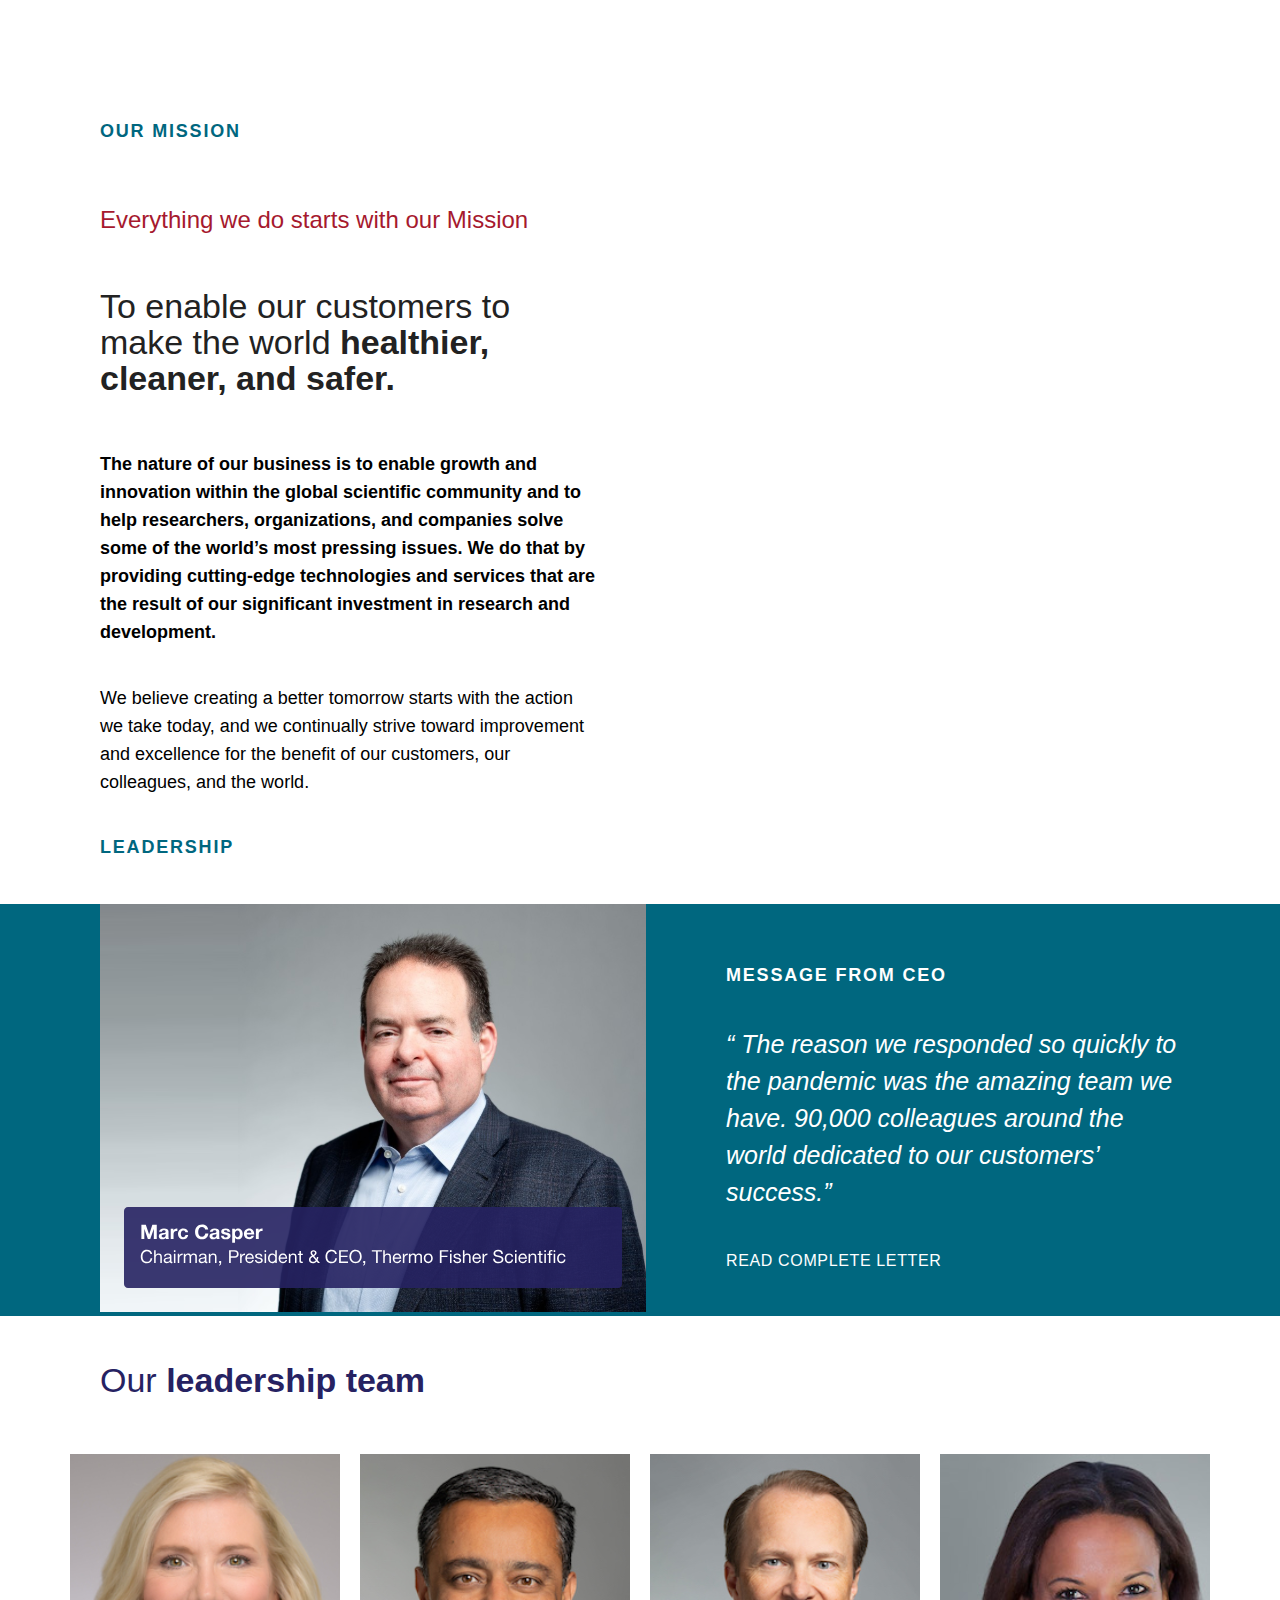
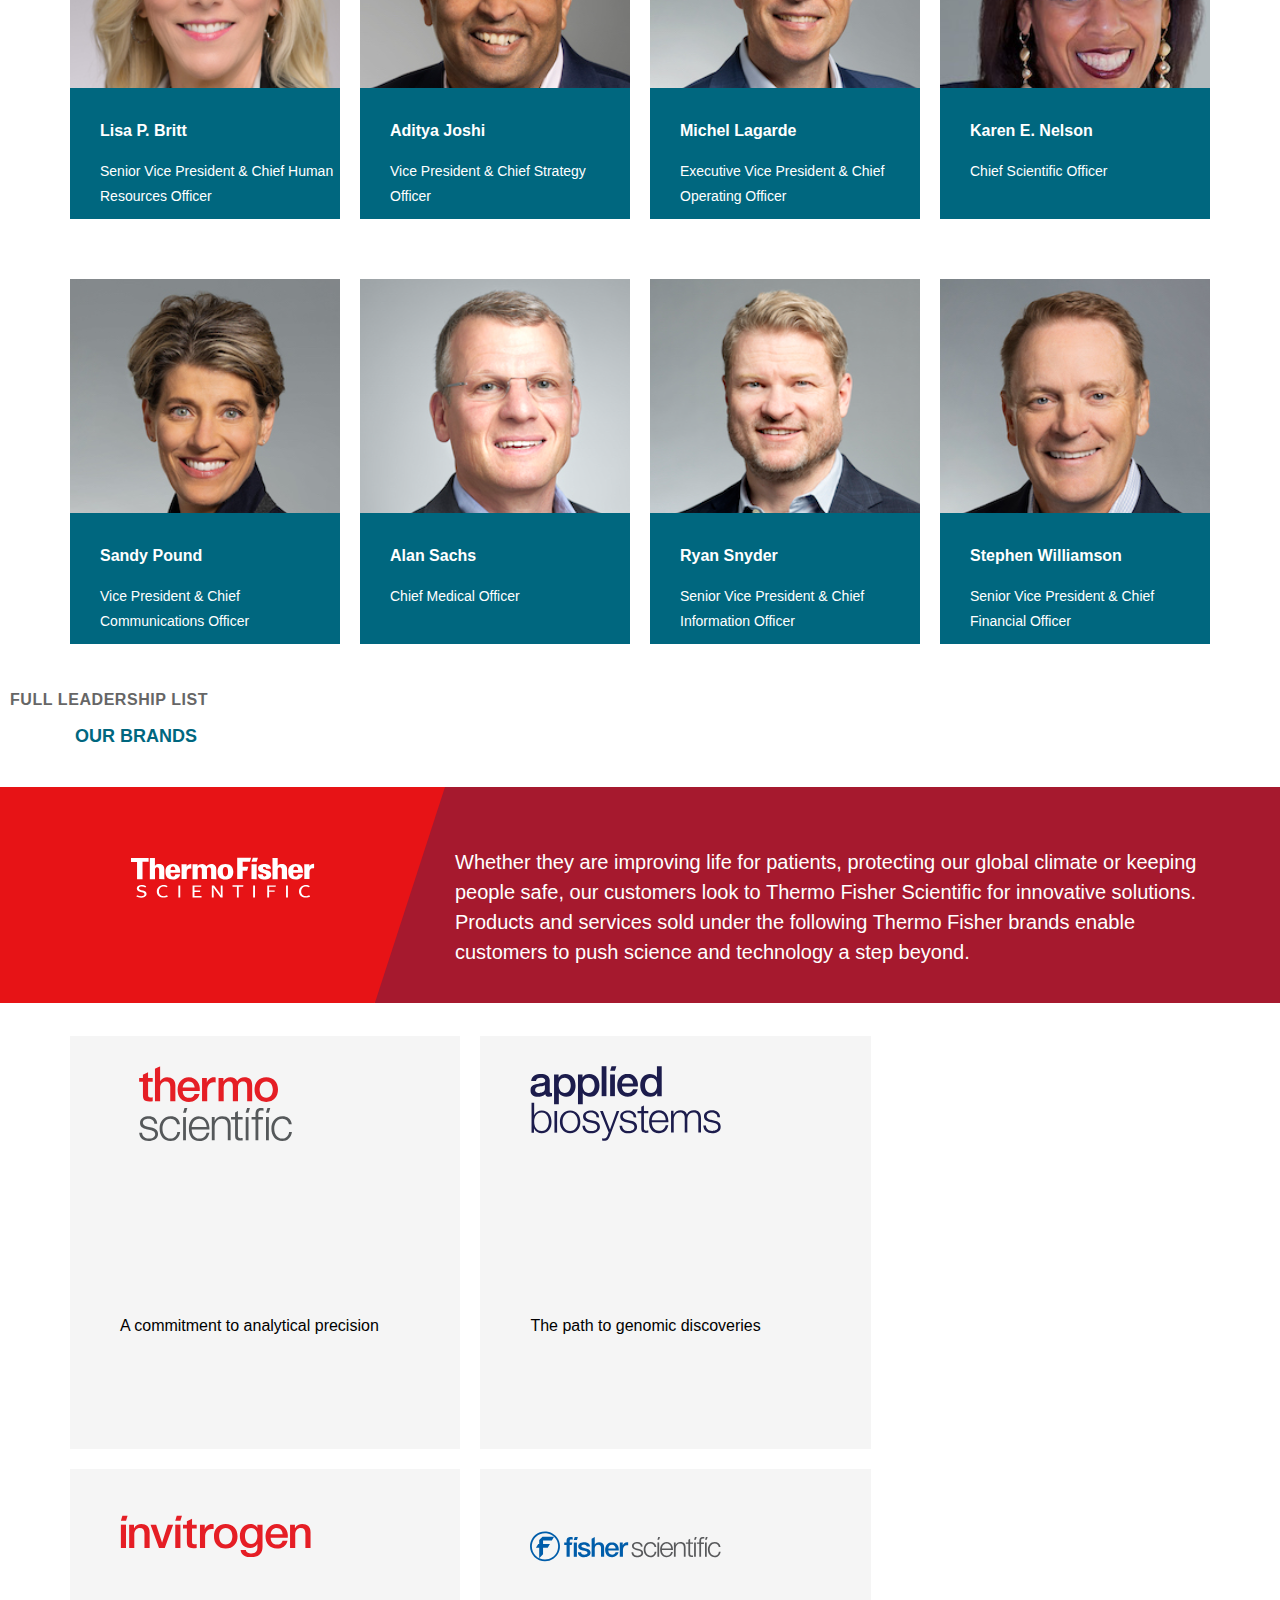
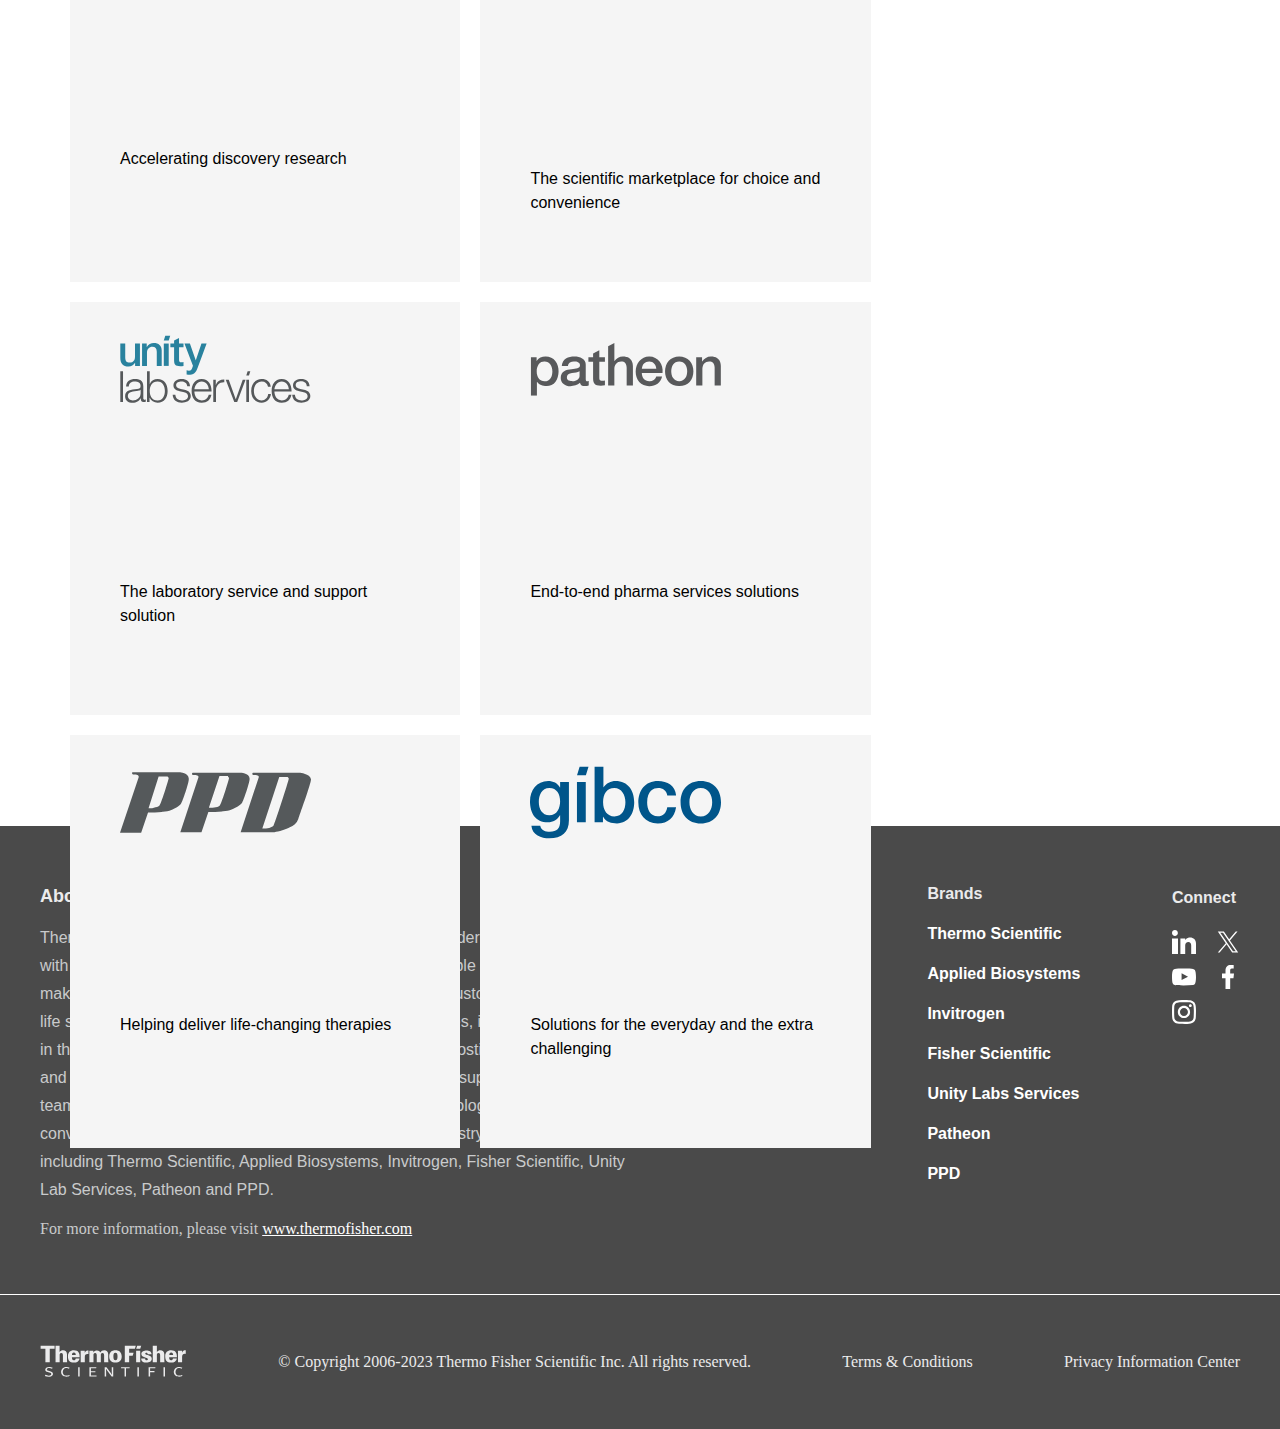
==== commit b279a42a: "Add About Section Responsive" ====
--- a/Pages/About/About.html
+++ b/Pages/About/About.html
@@ -150,9 +150,9 @@
               for the benefit of our customers, our colleagues, and the world.
             </p>
           </div>
-          <div class="mission-about-right">
+          <!-- <div class="mission-about-right">
             <img src="../../Assets/Images/mission-about.svg" alt="" />
-          </div>
+          </div> -->
         </div>
       </div>
   <!-- <div class="containermain">
--- a/Pages/About/About.css
+++ b/Pages/About/About.css
@@ -1,3 +1,6 @@
+body{
+  margin: 0;
+}
 .navbar {
   position: fixed;
   top: 0;
@@ -1277,7 +1280,7 @@
     color: white;
     left: 8px;
         margin-top: 75px;
-  }
+  } 
   .leadership-description {
     font: 23px "Helvetica Neue LT W1G", Helvetica;
     font-style: italic;
@@ -1303,8 +1306,8 @@
     cursor: pointer;
   }
   .single-image {
-    width: 48%;
-    height: 300px;
+    width: 45%;
+    height: 365px;
 }
 .single-image > img {
   width:100%
@@ -1336,14 +1339,24 @@
 }
 .single-desc {
   width: 100%;
-  height: 135px;
+  height: 45%;
   background-color: #00677f;
   position: absolute;
   bottom: -9px;
-  padding: 10px;
+  padding: 5px;
   color: #fff;
   transition: height 0.3s ease;
   overflow: hidden;
+}
+.single-image:hover::after {
+  right: 0px;
+  opacity: 1;
+
+}
+.single-image:hover .single-desc {
+  background-color: #e71316;
+  height: 60%;
+
 }
 /*  */
 .button-text {
@@ -1366,6 +1379,7 @@
   color: #262262;
   padding: 0 ;
   margin-top: 127px;
+  margin-left: 20px;
 }
 .bottom-title > span {
   font: 22px "Helvetica Neue LT W1G", Helvetica;
@@ -1518,7 +1532,7 @@
   margin-top: 170px;
 }
 .brands {
-  height: 1700.5px;
+  height: auto;
   font: 14px "Helvetica Neue LT W1G", Helvetica;
   font-style: normal;
 }
@@ -1536,7 +1550,7 @@
 }
 .banner-left > img {
   width: 100%;
-  margin-bottom: 316px;
+  margin-bottom: 284px;
 
 }
 .banner-right {
@@ -1545,7 +1559,7 @@
   margin-left: 0px;
 }
 .banner-right > img {
-  width: 98%;
+  width: 100%;
   height: 500px;
 }
 .banner-right-text {
@@ -1563,5 +1577,18 @@
   display: flex;
   align-items: left!important;
   margin-top: 40px;
-  padding-right: 20px;
-}
+  padding-right: 0px;
+}
+@media (max-width: 480px) {
+  .banner-left > img  {
+      margin-bottom: 305px; 
+
+  }
+}
+
+
+@media (max-width: 320px) {
+  .banner-left > img {
+      margin-bottom: 315px; /* Adjust as needed for small phones */
+  }
+}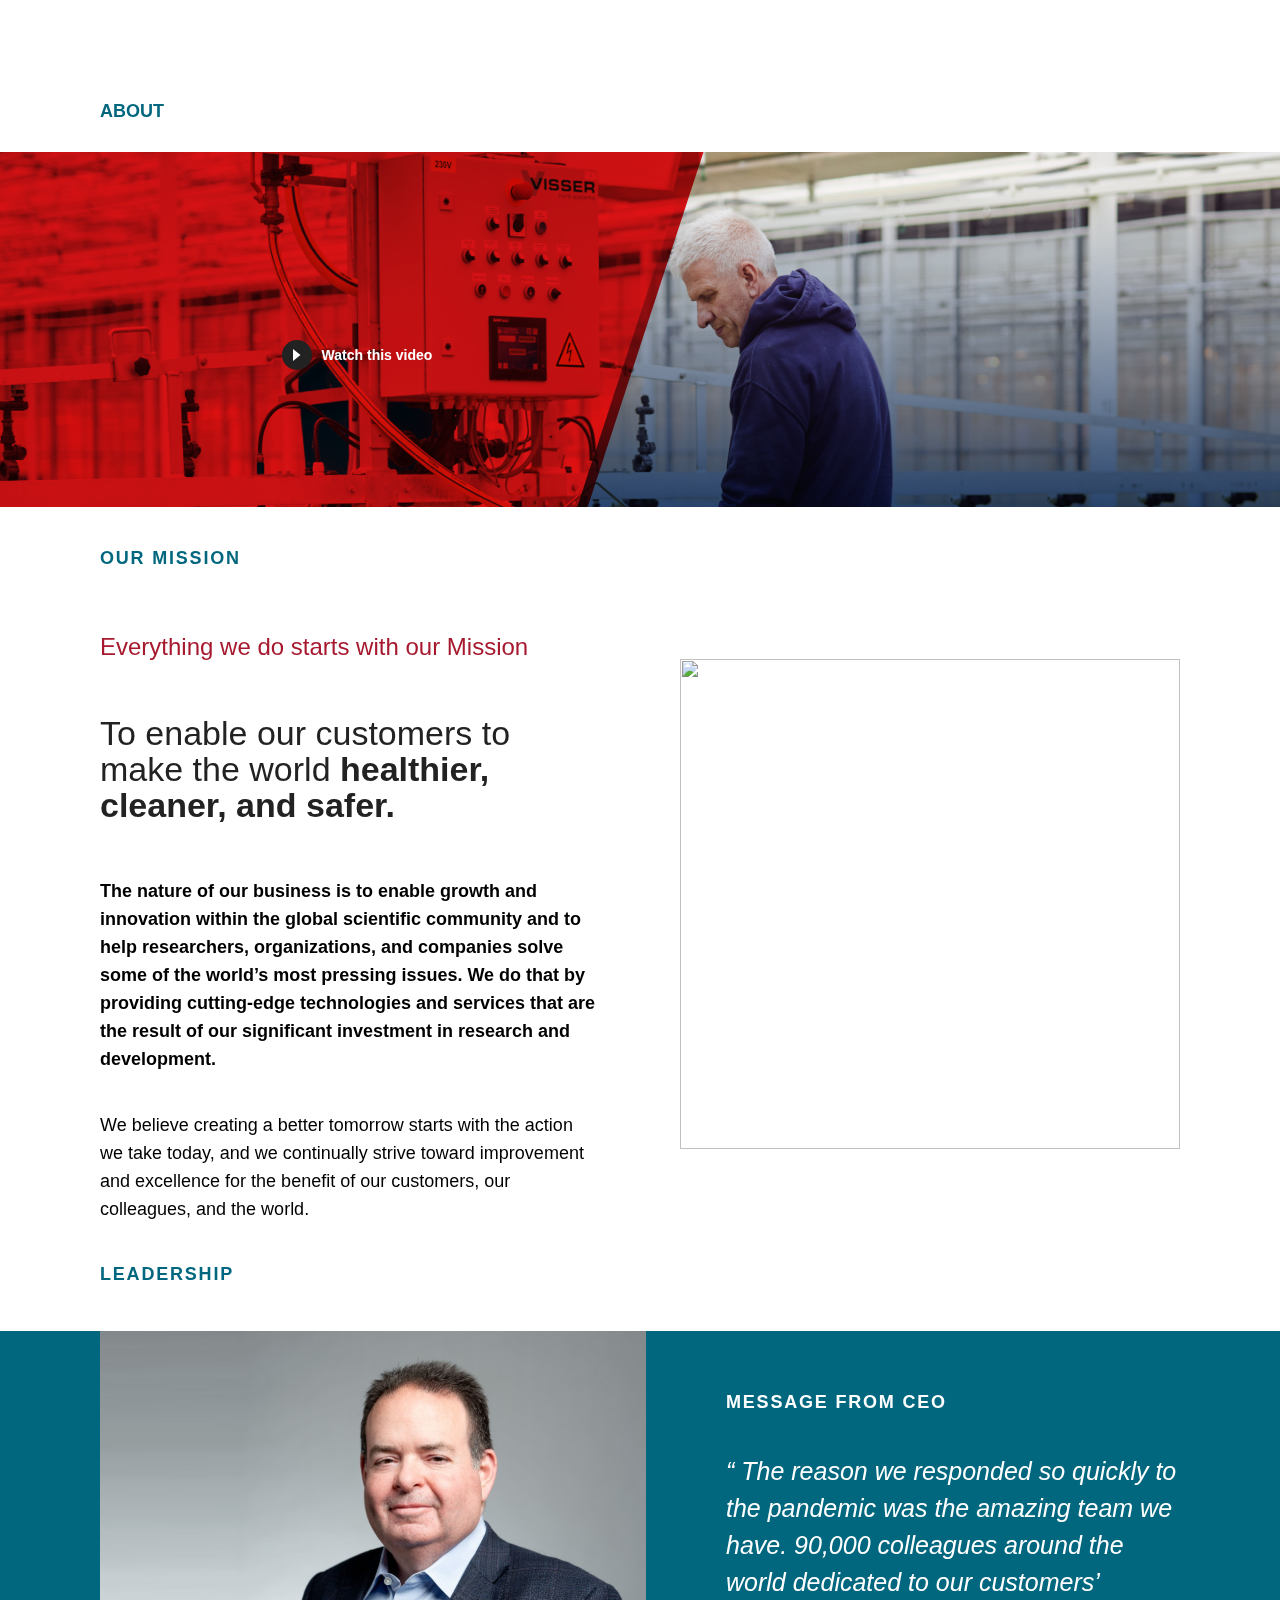
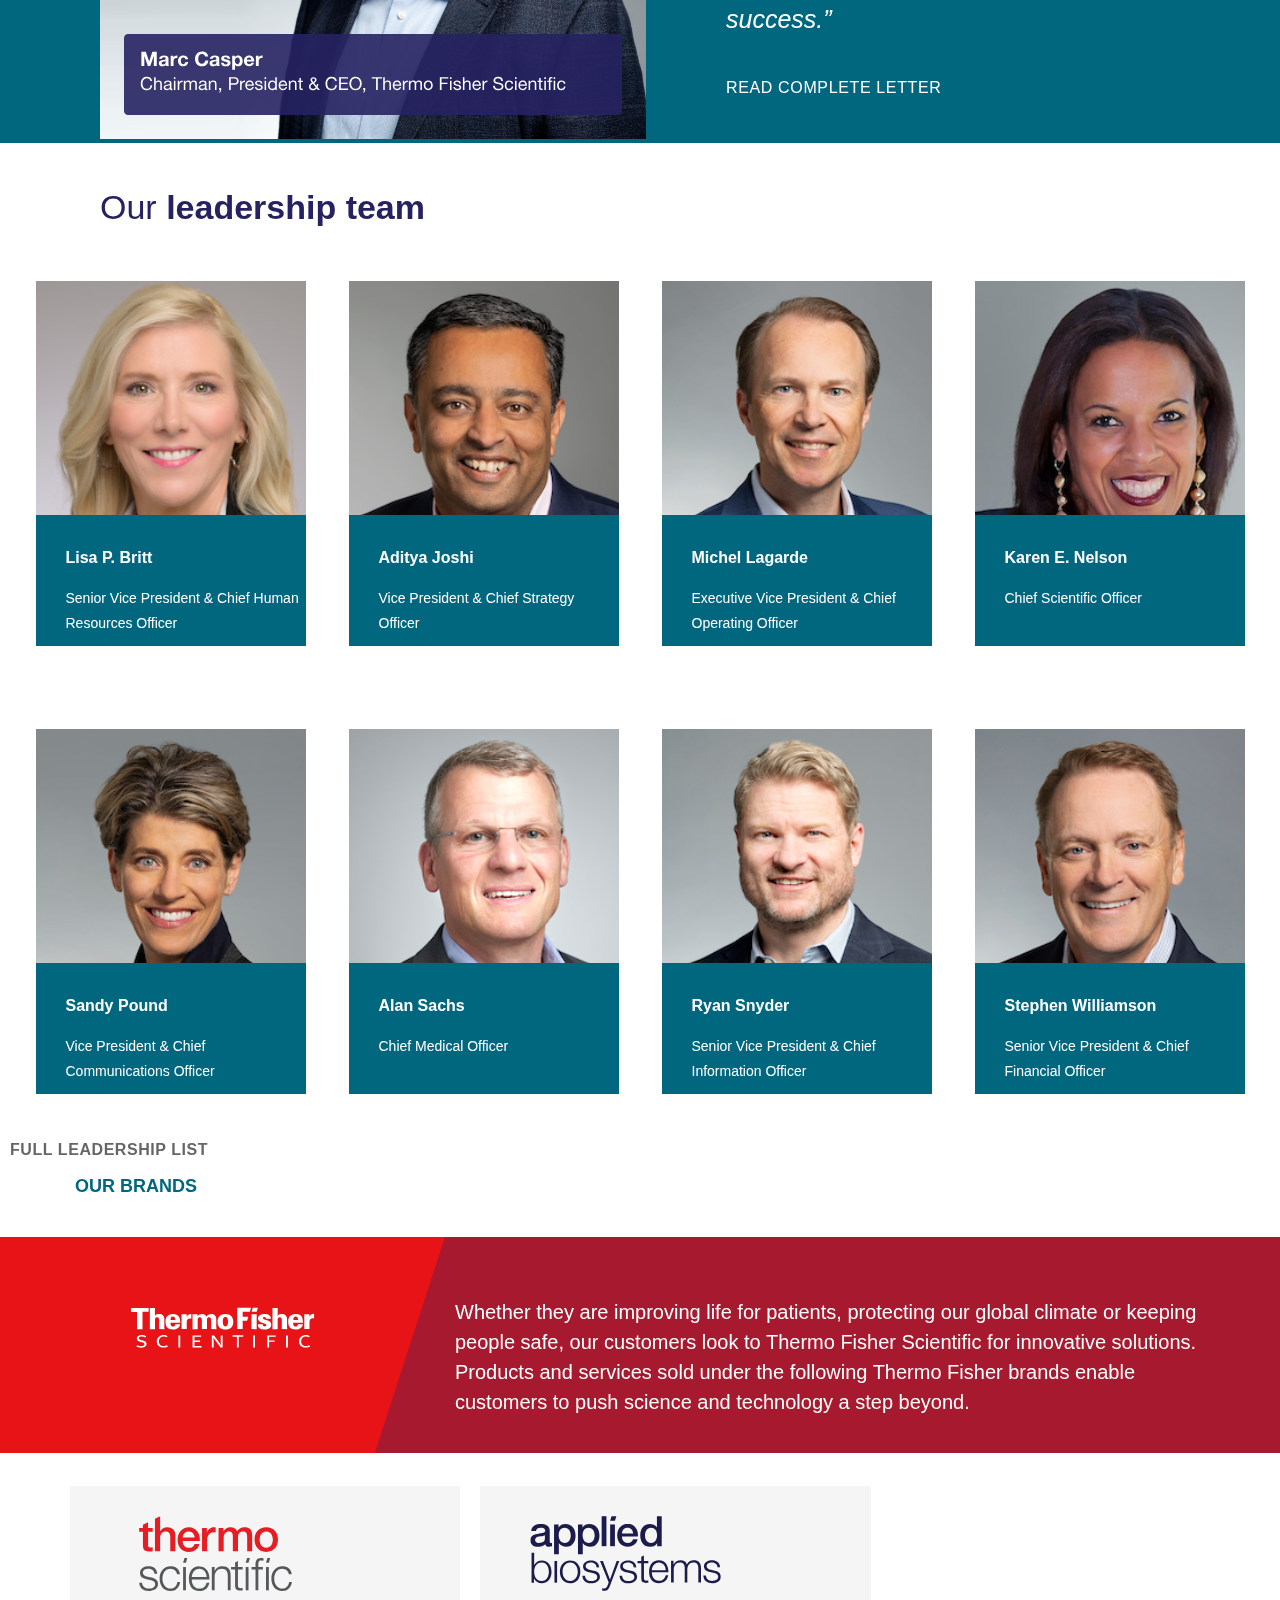
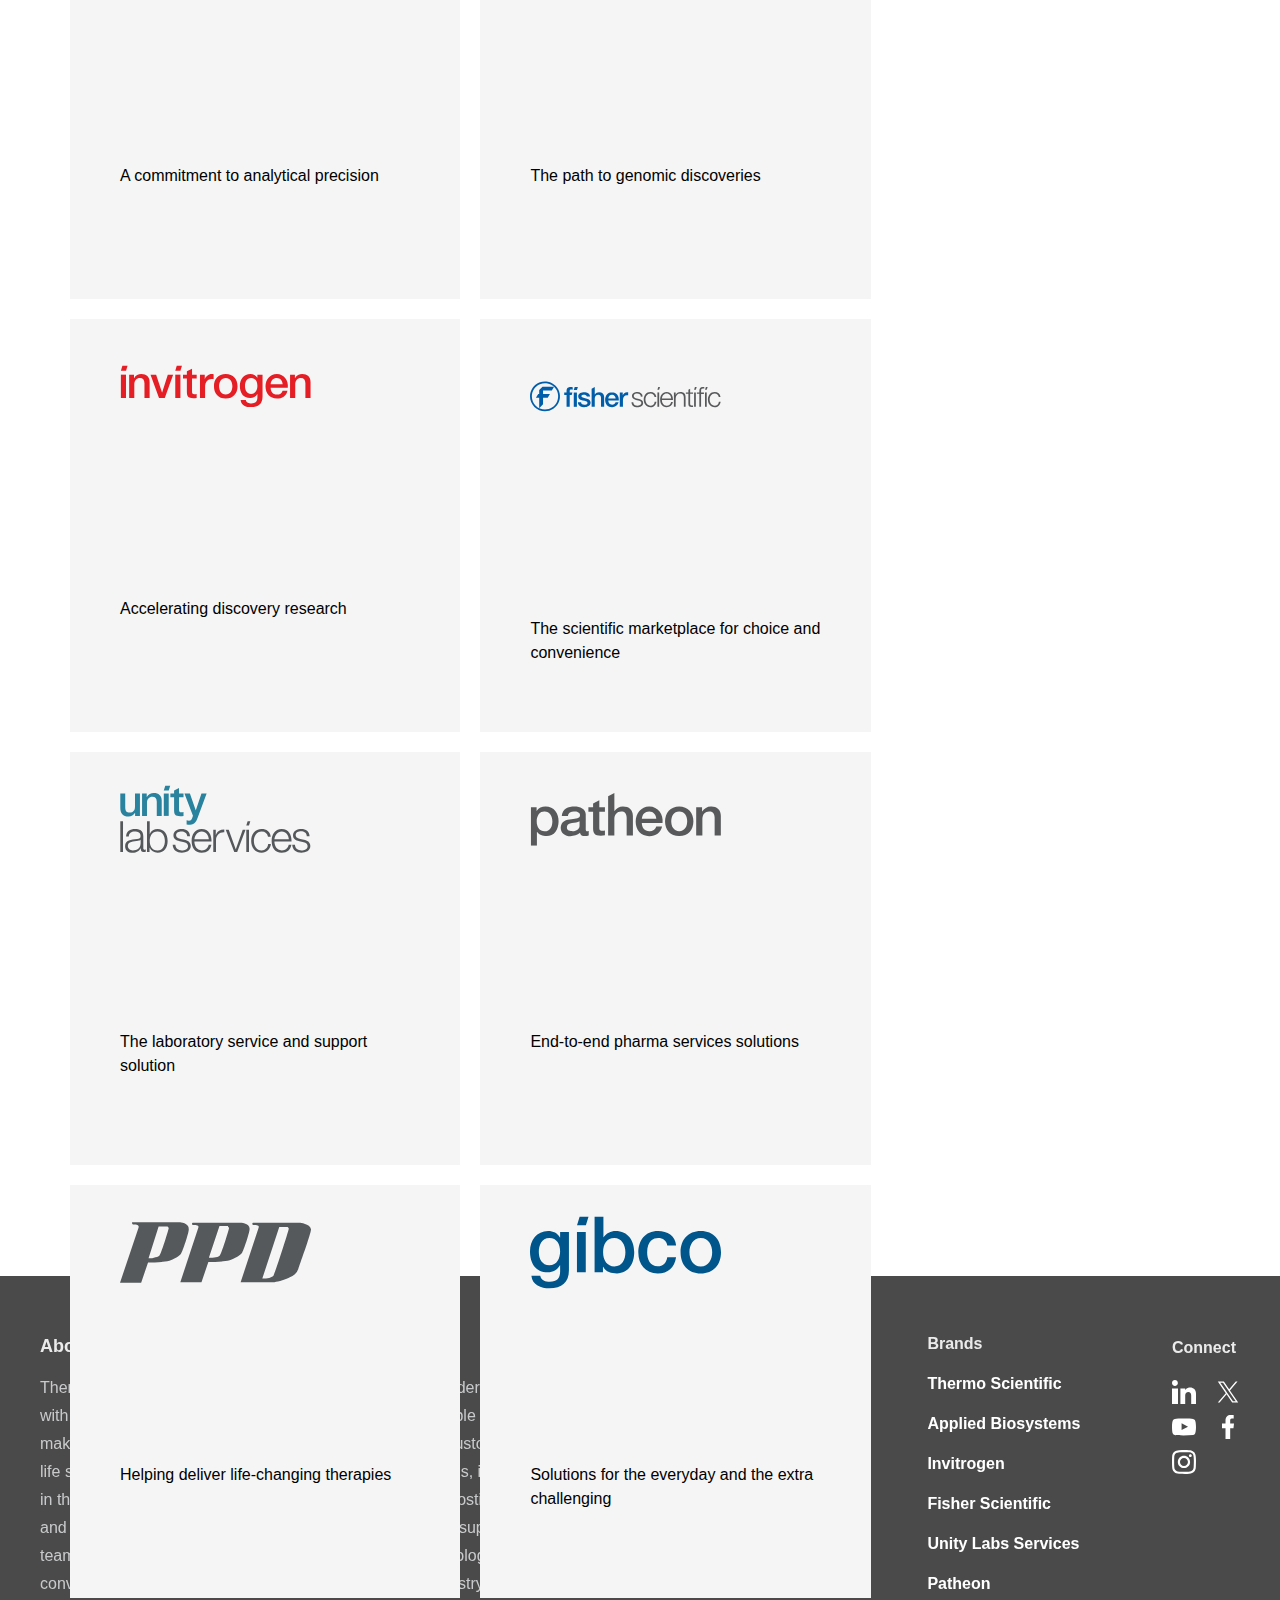
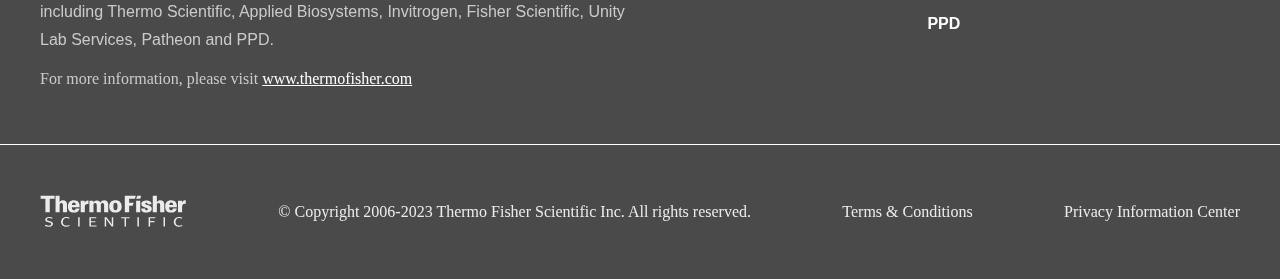
==== commit 5586eb68: "Add image" ====
--- a/Pages/About/About.html
+++ b/Pages/About/About.html
@@ -104,7 +104,7 @@
       <img src="../../Assets/Images/Vector (4).svg" alt="" />
     </div>
   </div> -->
-    <!-- <div  class="main-about">
+    <div  class="main-about">
         <div class="description">ABOUT</div>
         <div class="main-about-img">
           <img src="../../Assets/Images/about-main.png" alt="Main Image" />
@@ -123,7 +123,7 @@
             </div>
           </div>
         </div>
-      </div> -->
+      </div>
       
       <div class="mission-about">
         <p class="mission-about-titile">OUR MISSION</p>
@@ -150,9 +150,9 @@
               for the benefit of our customers, our colleagues, and the world.
             </p>
           </div>
-          <!-- <div class="mission-about-right">
+          <div class="mission-about-right">
             <img src="../../Assets/Images/mission-about.svg" alt="" />
-          </div> -->
+          </div>
         </div>
       </div>
   <!-- <div class="containermain">
@@ -183,8 +183,7 @@
 </div>
 
   <div class="leadership">
-
-      <p class="leadership-heading">LEADERSHIP</p>
+     <p class="leadership-heading">LEADERSHIP</p>
       <div class="leadership-main">
         <div class="leaderhsip-left">
           <img src="../../Assets/Images/founder.svg" alt="" />
--- a/Pages/About/About.css
+++ b/Pages/About/About.css
@@ -485,7 +485,7 @@
   justify-content: center;
   width: 100%;
   flex-wrap: wrap;
-  gap: 20px;
+  gap: 43px;
   margin-top: 10px;
   z-index: -10;
 }
@@ -1138,9 +1138,16 @@
   animation-name: slideInDown;
   animation-duration: 0.8s;
 }
-@media only screen and (max-width: 768px) {
+@media only screen and (max-width: 1024px) {
   .main-about {
     width: 100%;
+  }
+  .main-about .description {
+    font-weight: 0;
+    line-height: 0;
+    color: #ffffff;
+    margin-left: 0px;
+    margin-bottom: 0px;
   }
   .main-about-img {
     height: 100%;
@@ -1148,21 +1155,25 @@
     /* object-fit: cover; */
   }
   .main-about-img > img {
-    height: 70vh;
-    /* width: 100%; */
-    /* object-fit: cover; */
+    height: 75vh;
+    object-fit: cover;
   }
   .left-main-overlay {
     position: absolute;
     top: 0;
     left: 0;
-    width: 55%;
-    z-index: 2;
-  }
-  .left-main-overlay > img,
-  .right-main-overlay > img {
+    width: 0;
+    height: 0;
+    border-left: 280px solid #ff0000;
+    border-bottom: 850px solid transparent;
+  }
+  .left-main-overlay > img{
     width: 100%;
     height: 100%;
+  }
+  .right-main-overlay > img {
+    width: 0%;
+    height: 0%;
   }
   .play {
     top: 5%;
@@ -1170,21 +1181,29 @@
   }
   .mission-about {
     padding: 10px;
+    height: auto;
   }
 
   .mission-main-about {
-    /* flex-direction: row; */
     margin-top: 20px;
-  }
-
+    flex-direction: column-reverse;
+
+    
+  }
+  .mission-about-left {
+    width: 100%;
+    height: auto;
+  }
   .mission-about-right {
     width: 100%;
-  }
+    height: 100%; 
+ }
 
   .mission-about-right > img {
-    margin-top: -200px;
-    margin-left: -100px;
+  
     height: 100%;
+    margin-top: 0;
+
   }
 
   .mission-about-titile {
@@ -1221,8 +1240,9 @@
   }
   .leadership {
     width: 100%;
+    height: auto;
     margin-bottom: 66px;
-    margin-top: 357px;
+    margin-top: 0;
     text-align: left;
   }
   .leaderhsip-left{
@@ -1250,11 +1270,11 @@
     background-color: #00677f !important;
     padding: 0;
     width: 100%;
-    height: 115vh;
+    height: auto;
 
   }
 .leadership-left{
-   padding: 20px;
+   padding: 10px;
    display: flex;
 
 }
@@ -1299,11 +1319,11 @@
     font-weight: 500;
     line-height: 19.2px;
     letter-spacing: 0.04em;
-    text-align: left;
     color: #fff;
     margin-top: 340px;
-    margin-left: -335px;
+    margin-left: -355px;
     cursor: pointer;
+    padding-bottom: 30px;
   }
   .single-image {
     width: 45%;
@@ -1546,7 +1566,7 @@
 }
 .banner-left {
   position: relative;
-  /* z-index: 1; */
+  z-index: 1;
 }
 .banner-left > img {
   width: 100%;
@@ -1557,11 +1577,13 @@
   position: absolute;
   flex: 1;
   margin-left: 0px;
-}
-.banner-right > img {
-  width: 100%;
   height: 500px;
-}
+background-color: #a6192e;
+}
+/* .banner-right > img {
+  width: 100%;
+  height: 500px;
+} */
 .banner-right-text {
          position: absolute;
         top: 194px;
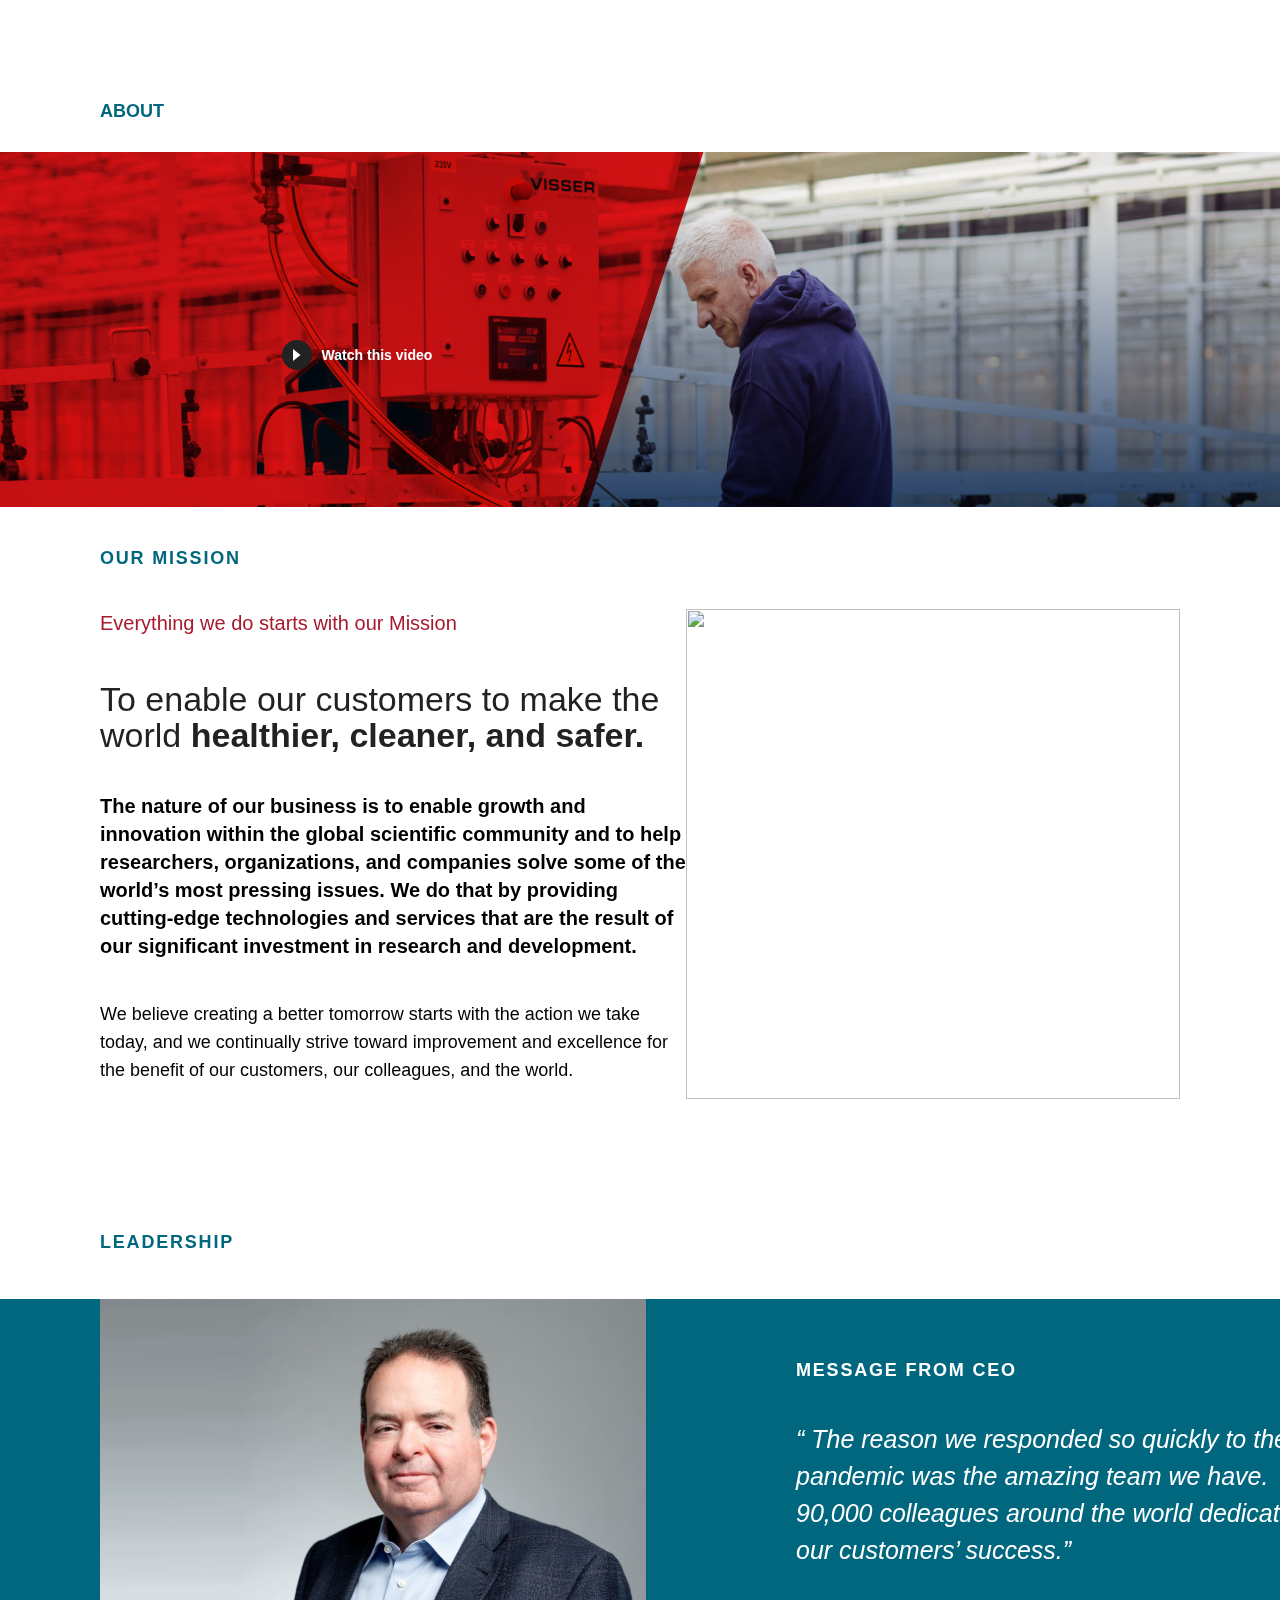
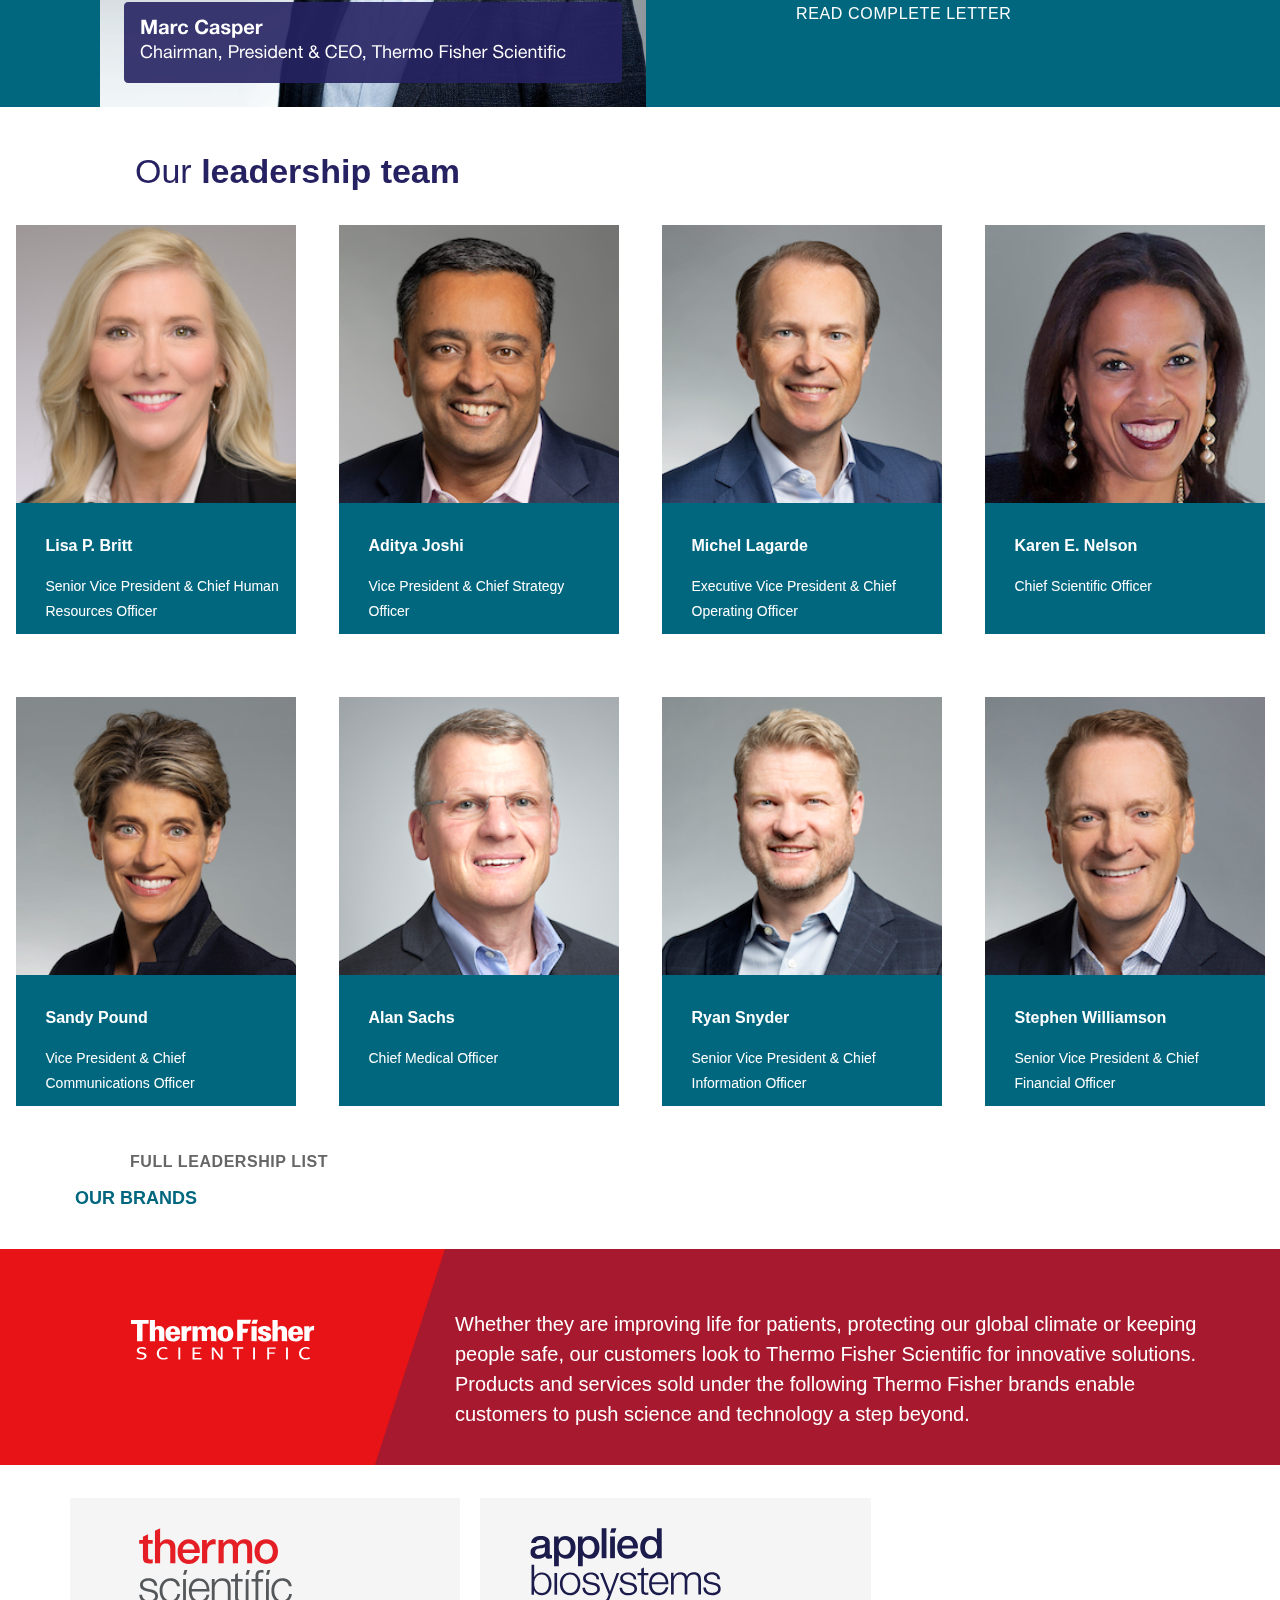
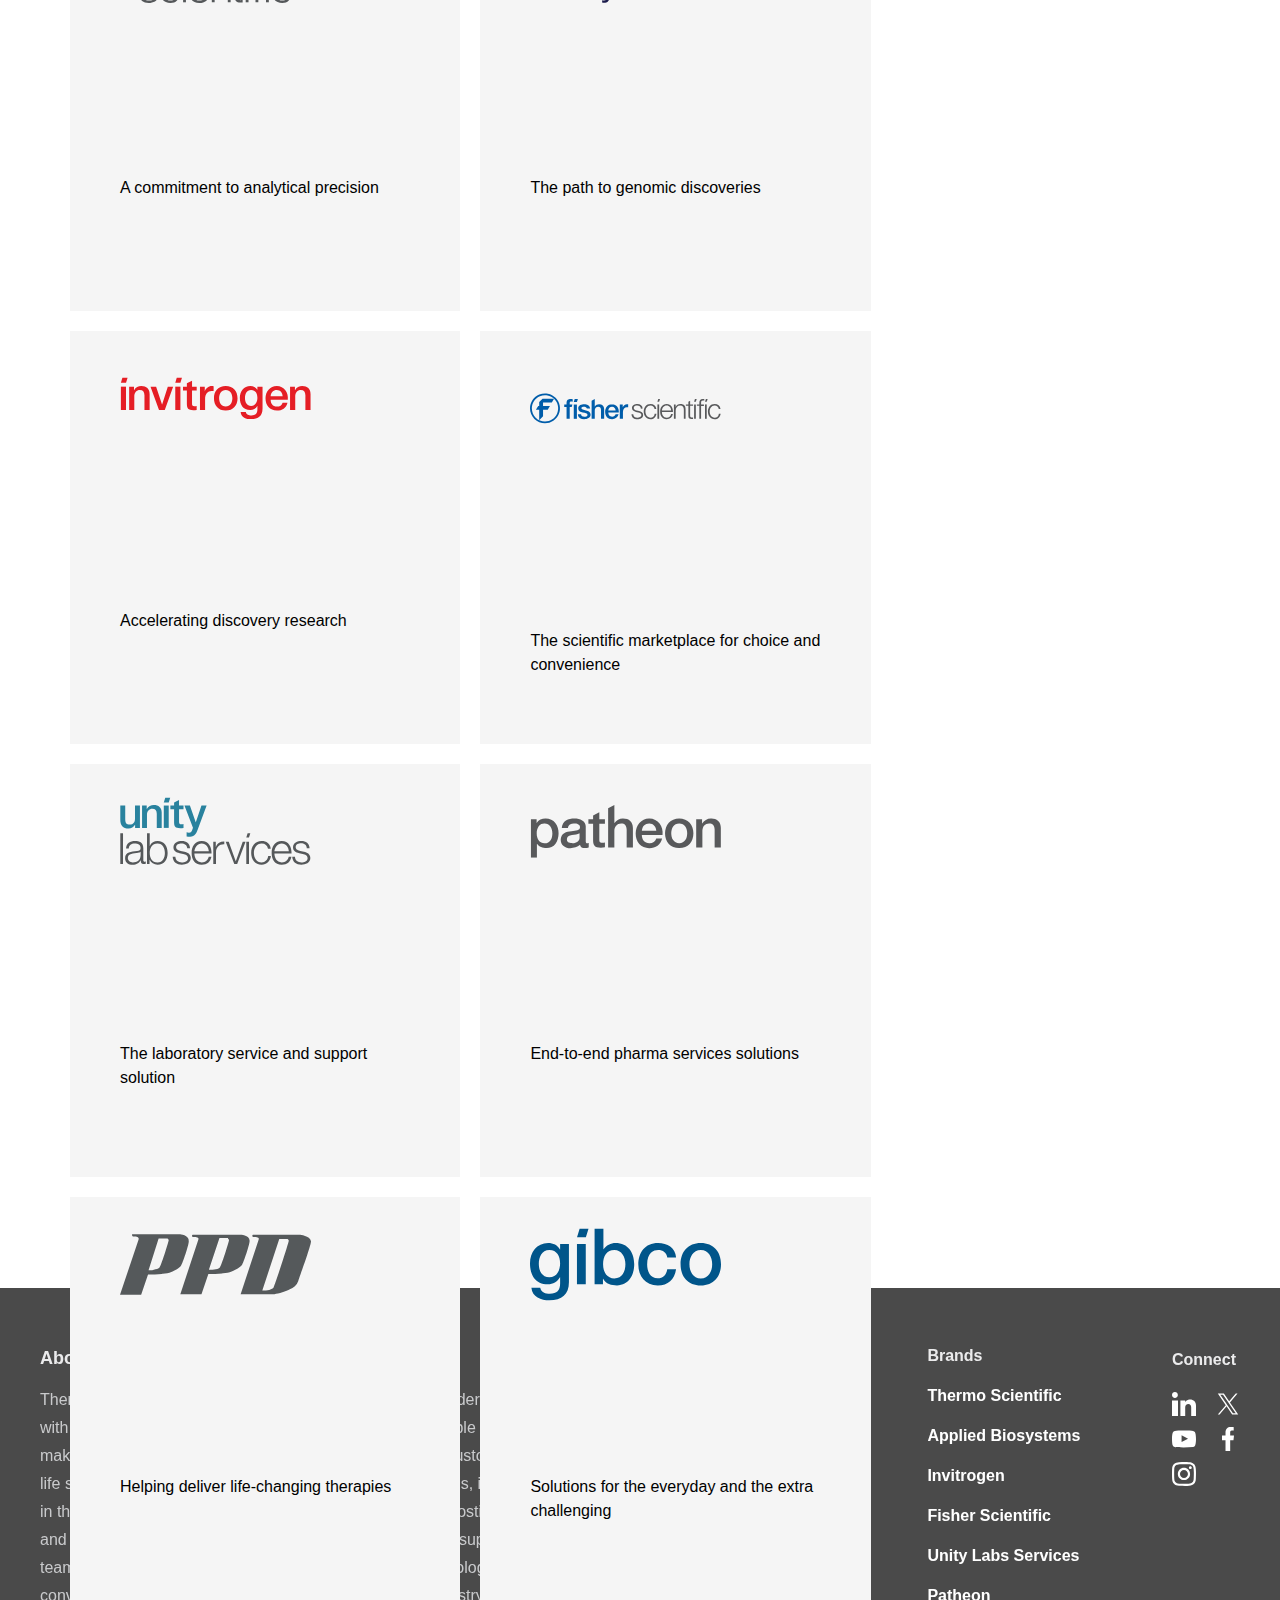
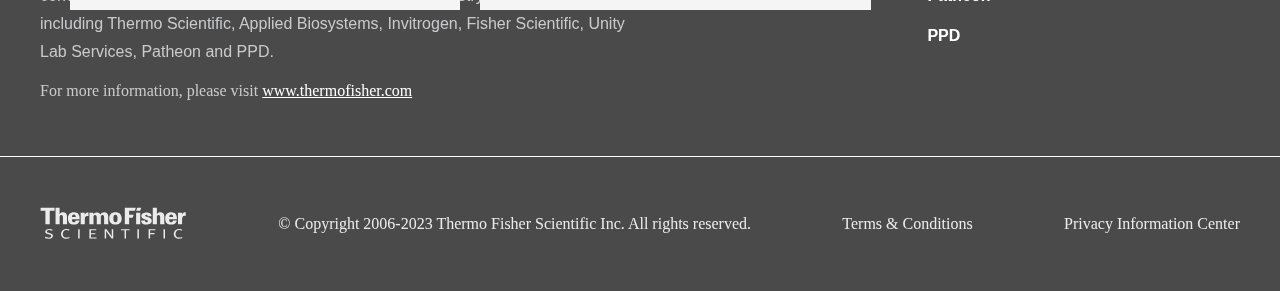
==== commit 4cb8427c: "add" ====
--- a/Pages/About/About.html
+++ b/Pages/About/About.html
@@ -115,12 +115,15 @@
                 </div>
                 <p class="play-btn">Watch this video</p>
               </div>
+              
             <div class="left-main-overlay">
               <img src="../../Assets/Images/main-overlay.svg" alt="" />
+             
             </div>
             <div class="right-main-overlay">
                <img src="../../Assets/Images/mainn-overlay.svg" alt="" /> 
             </div>
+            
           </div>
         </div>
       </div>
@@ -193,9 +196,10 @@
           <div class="leadership-description">
             “ The reason we responded so quickly to the pandemic was the amazing
             team we have. 90,000 colleagues around the world dedicated to our
-            customers’ success.”
-          </div>
-          <div class="leadership-bottom">READ COMPLETE LETTER</div>
+            customers’ success.” <br>
+           <p class="bottom"> READ COMPLETE LETTER</p>
+          </div>
+          <div class="leadership-bottom"></div>
         </div>
       </div> 
       <div class="bottom-title">
--- a/Pages/About/About.css
+++ b/Pages/About/About.css
@@ -213,18 +213,18 @@
 .mission-main-about {
   display: flex;
   justify-content: space-between;
-  margin-top: 40px;
+  margin-top: 20px;
 }
 .mission-about-right {
   width: 500px;
   height: 490px;
 }
 .mission-about-left {
-  width: 500px;
-  height: 569px;
+  width: 594px  ;
+  height: 550px;
 }
 .mission-about-right > img {
-  margin-top: 50px;
+  margin-top: 20px;
   width: 100%;
   height: 100%;
 }
@@ -238,7 +238,7 @@
   color: #00677f;
 }
 .mission-top {
-  font: 24px "Helvetica Neue LT W1G", Helvetica;
+  font: 20px "Helvetica Neue LT W1G", Helvetica;
   font-weight: 500;
   line-height: 28px;
   text-align: left;
@@ -250,7 +250,7 @@
   line-height: 36px;
   text-align: left;
   color: #222222;
-  padding-top: 20px;
+  padding-top: 10px;
 }
 .mission-second > span {
   font: 34px "Helvetica Neue LT W1G", Helvetica;
@@ -258,14 +258,14 @@
   line-height: 24px;
   text-align: left;
   color: #222222;
-  padding-top: 20px;
+  padding-top: 10px;
 }
 .mission-third {
-  font: 18px "Helvetica Neue LT W1G", Helvetica;
-  font-weight: 600;
+  font: 20px "Helvetica Neue LT W1G", Helvetica;
+  font-weight: 700;
   line-height: 28px;
   text-align: left;
-  padding-top: 20px;
+  padding-top: 5px;
 }
 .mission-last {
   font: 18px "Helvetica Neue LT W1G", Helvetica;
@@ -385,9 +385,10 @@
 .button-text {
   color: #666;
   font-size: 16px;
-  margin-left: 10px;
+  padding-left: 130px;
   transition: color 0.3s ease;
   text-transform: capitalize;
+  text-align:left;
 }
 .button-text:hover {
   color: #e71316;
@@ -407,8 +408,8 @@
 .leadership {
   width: 100%;
   height: 463px;
-  margin-bottom: 100px;
-  margin-top: 50px;
+  /* margin-bottom: 100px;
+  margin-top: 50px; */
 }
 .leadership-heading {
   color: var(--Accent-Teal, #00677f);
@@ -426,14 +427,16 @@
   display: flex;
   background-color: #00677f;
   padding: 0 100px;
-  gap: 30;
+  height: 408px;
+  width: auto;
+  gap: 0;
 }
 .leadership-left{
   padding: 2px;
 
 }
 .leadership-right {
-  margin-left: 80px;
+  margin-left: 150px;
   padding-top: 60px;
 }
 .leadership-right-top {
@@ -452,6 +455,16 @@
   text-align: left;
   color: #fff;
   margin-top: 40px;
+  width: 544px;
+}
+.bottom{
+  font: 16px "Helvetica Neue LT W1G", Helvetica;
+  font-weight: 500;
+  line-height: 19.2px;
+  letter-spacing: 0.04em;
+  color: #fff;
+  cursor: pointer;
+  margin-top: 35px;
 }
 .leadership-bottom {
   font: 16px "Helvetica Neue LT W1G", Helvetica;
@@ -469,7 +482,7 @@
   line-height: 48px;
   text-align: left;
   color: #262262;
-  padding: 0 100px;
+  padding: 0 135px;
   margin-top: 40px;
 }
 .bottom-title > span {
@@ -484,15 +497,16 @@
   align-items: center;
   justify-content: center;
   width: 100%;
+  height: auto;
   flex-wrap: wrap;
   gap: 43px;
   margin-top: 10px;
   z-index: -10;
 }
 .single-image {
-  width: 270px;
-  height: 365px;
-  margin-top: 40px;
+  width: 280px;
+  height: 409px;
+  margin-top: 20px;
   overflow: hidden;
   position: relative;
 }
@@ -1158,14 +1172,26 @@
     height: 75vh;
     object-fit: cover;
   }
+  .play-text {
+    font: 14px "Helvetica Neue LT W1G", Helvetica;
+    font-weight: 700;
+    line-height: 22px;
+    text-align: left;
+  }
   .left-main-overlay {
     position: absolute;
     top: 0;
     left: 0;
     width: 0;
     height: 0;
-    border-left: 280px solid #ff0000;
+    border-left: 250px solid #ff0000;
     border-bottom: 850px solid transparent;
+  }
+  .left-main-overlay {
+    position: absolute;
+   width: 50%;
+    background-color: rgb(151, 165, 187)
+    ;
   }
   .left-main-overlay > img{
     width: 100%;
@@ -1179,13 +1205,19 @@
     top: 5%;
     left: 10%;
   }
+  .play-btn {
+    font: 14px "Helvetica Neue LT W1G", Helvetica;
+    font-weight: 500;
+    line-height: 22px;
+    text-align: left;
+  }
   .mission-about {
-    padding: 10px;
+    padding: 15px;
     height: auto;
   }
 
   .mission-main-about {
-    margin-top: 20px;
+    margin-top: 10px;
     flex-direction: column-reverse;
 
     
@@ -1200,19 +1232,23 @@
  }
 
   .mission-about-right > img {
-  
     height: 100%;
     margin-top: 0;
 
   }
 
   .mission-about-titile {
-    font-size: 1.22em;
-    margin-top: 150px;
+    font: 14px "Helvetica Neue LT W1G", Helvetica;
+    font-weight: 700;
+    line-height: 22px;
+    letter-spacing: 0.1em;
+    text-align: left;
+    color: #00677f;  
+    margin-top: 130px;
   }
 
   .mission-top {
-    font: 18px "Helvetica Neue LT W1G", Helvetica;
+    font: 16px "Helvetica Neue LT W1G", Helvetica;
     font-weight: 500;
     line-height: 28px;
     text-align: left;
@@ -1220,12 +1256,14 @@
   }
 
   .mission-second {
-    font-size: 1.9em;
+    font-size: 28px;
+    line-height: 40px    !important;
+    padding: 0;
   }
   .mission-second > span {
-    font-size: 1.4em;
+    font-size: 28px;
     font-weight: 700;
-    line-height: 44px !important;
+    line-height: 40px    !important;
     text-align: left;
     color: #222222;
     padding-top: 0;
@@ -1233,8 +1271,9 @@
 
   .mission-third,
   .mission-last {
-    font: 19px "Helvetica Neue LT W1G", Helvetica;
+    font: 16px "Helvetica Neue LT W1G", Helvetica;
     line-height: 24px;
+    font-weight: 400;
     text-align: left;
     padding-top: 0px;
   }
@@ -1270,7 +1309,7 @@
     background-color: #00677f !important;
     padding: 0;
     width: 100%;
-    height: auto;
+    height: 100%;
 
   }
 .leadership-left{
@@ -1291,8 +1330,7 @@
   }
   .leadership-right-top {
     position: absolute;
-    font: 18px "Helvetica Neue LT W1G", Helvetica;
-    font-size: 18px;
+    font: 14px "Helvetica Neue LT W1G", Helvetica;
     font-weight: 700;
     line-height: 22px;
     letter-spacing: 0.1em;
@@ -1302,32 +1340,39 @@
         margin-top: 75px;
   } 
   .leadership-description {
-    font: 23px "Helvetica Neue LT W1G", Helvetica;
+    font: 20px "Helvetica Neue LT W1G", Helvetica;
     font-style: italic;
-    font-weight: 28px;
-    line-height: 32px;
+    font-weight: 300;
+    line-height: 26px;
     color: #fff;
-    margin-top: 45px;
-    padding: 5px;
+    padding: 61px;
     position: absolute;
     padding-left: 10px;
-    left: 8px;
-    margin-top: 105px;
-  }
-  .leadership-bottom {
-    font: 18px "Helvetica Neue LT W1G", Helvetica;
+    left: 10px;
+    margin-top: 71px;
+    width: auto;
+
+  }
+  .bottom{
+    font: 14px "Helvetica Neue LT W1G", Helvetica;
     font-weight: 500;
     line-height: 19.2px;
     letter-spacing: 0.04em;
     color: #fff;
+    cursor: pointer;
+    /* padding-bottom: 30px; */
+    margin-top: 0;
+
+  }
+  .leadership-bottom {
+ 
     margin-top: 340px;
     margin-left: -355px;
-    cursor: pointer;
-    padding-bottom: 30px;
+  
   }
   .single-image {
     width: 45%;
-    height: 365px;
+    height: 45vh;
 }
 .single-image > img {
   width:100%
@@ -1351,18 +1396,18 @@
   margin-right: 50px;
 }
 .designation {
-  font: 15px "Helvetica Neue LT W1G", Helvetica;
-  font-weight: 250;
-  line-height: 25px;
+  font: 14px "Helvetica Neue LT W1G", Helvetica;
+  font-weight: 400;
+  line-height: 20px;
   text-align: left;
   margin-right: 10px;
 }
 .single-desc {
   width: 100%;
-  height: 45%;
+  height: 60%;
   background-color: #00677f;
   position: absolute;
-  bottom: -9px;
+  /* bottom: -9px; */
   padding: 5px;
   color: #fff;
   transition: height 0.3s ease;
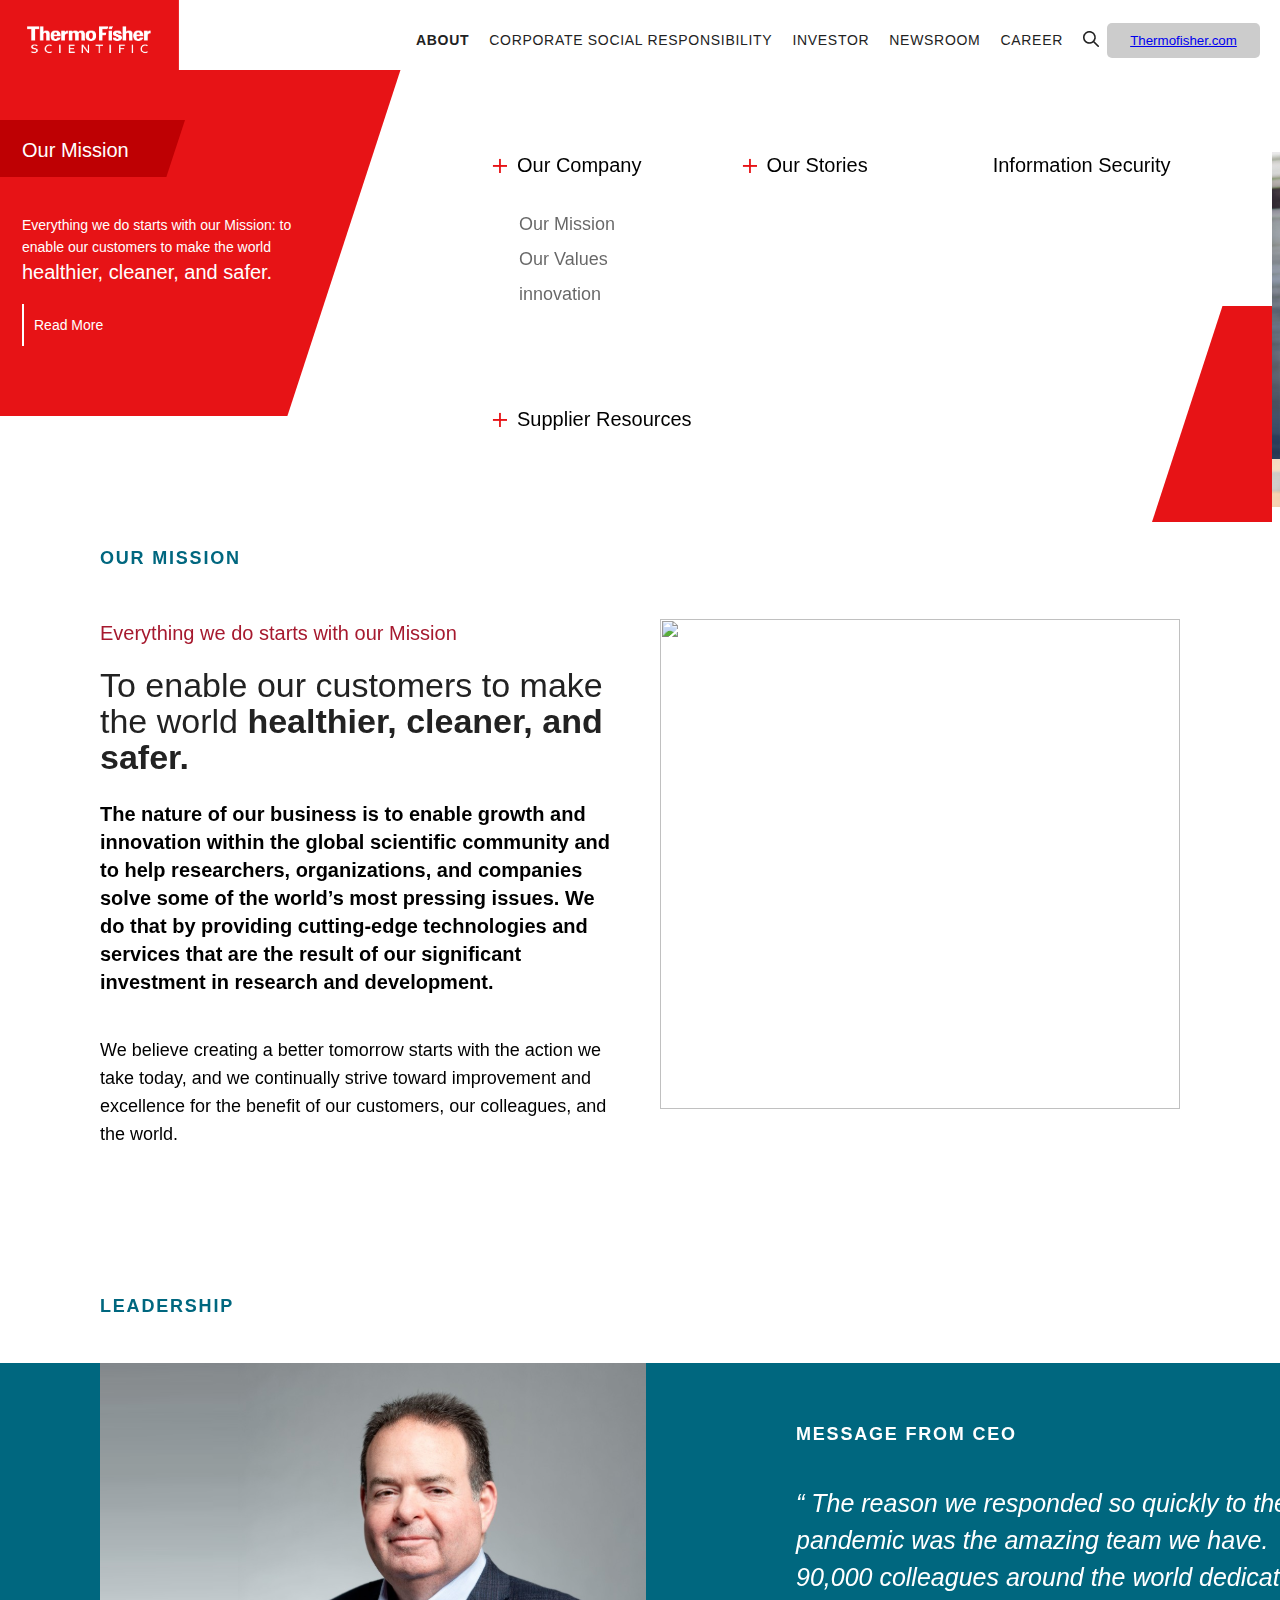
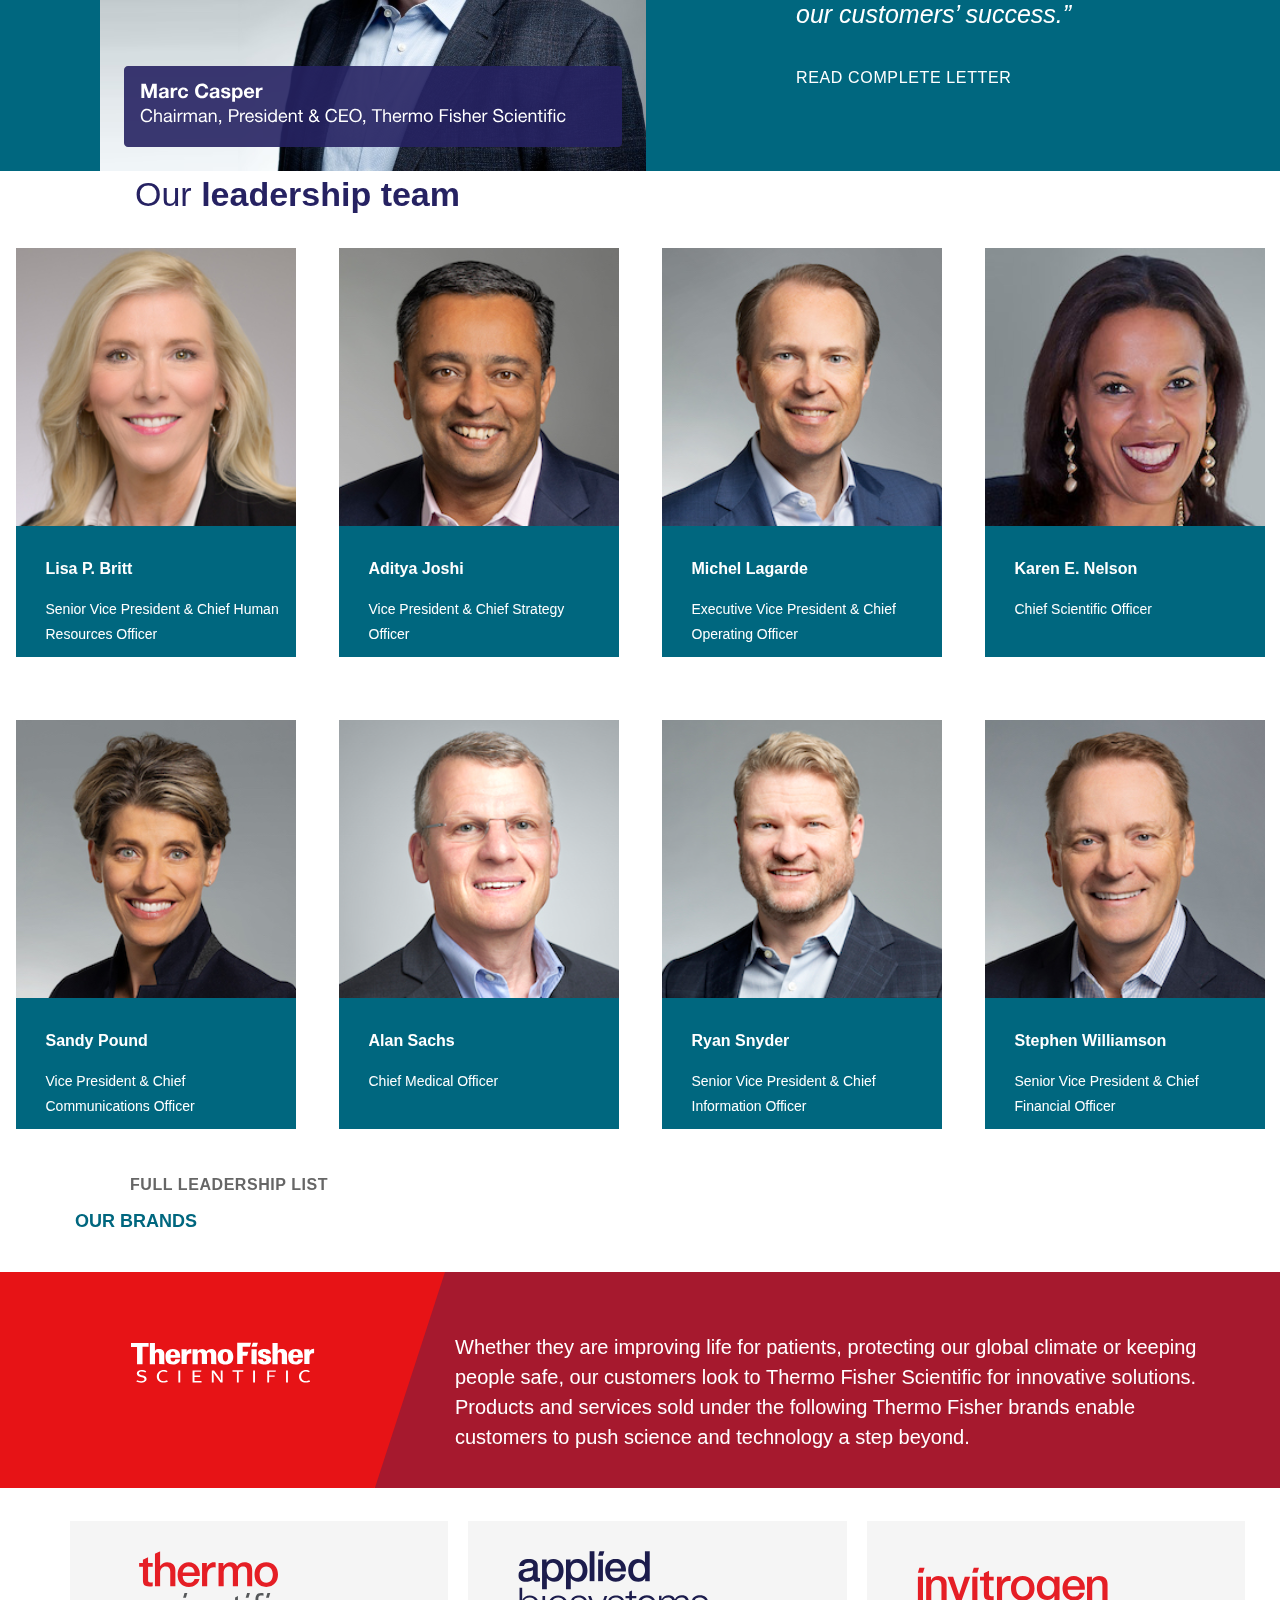
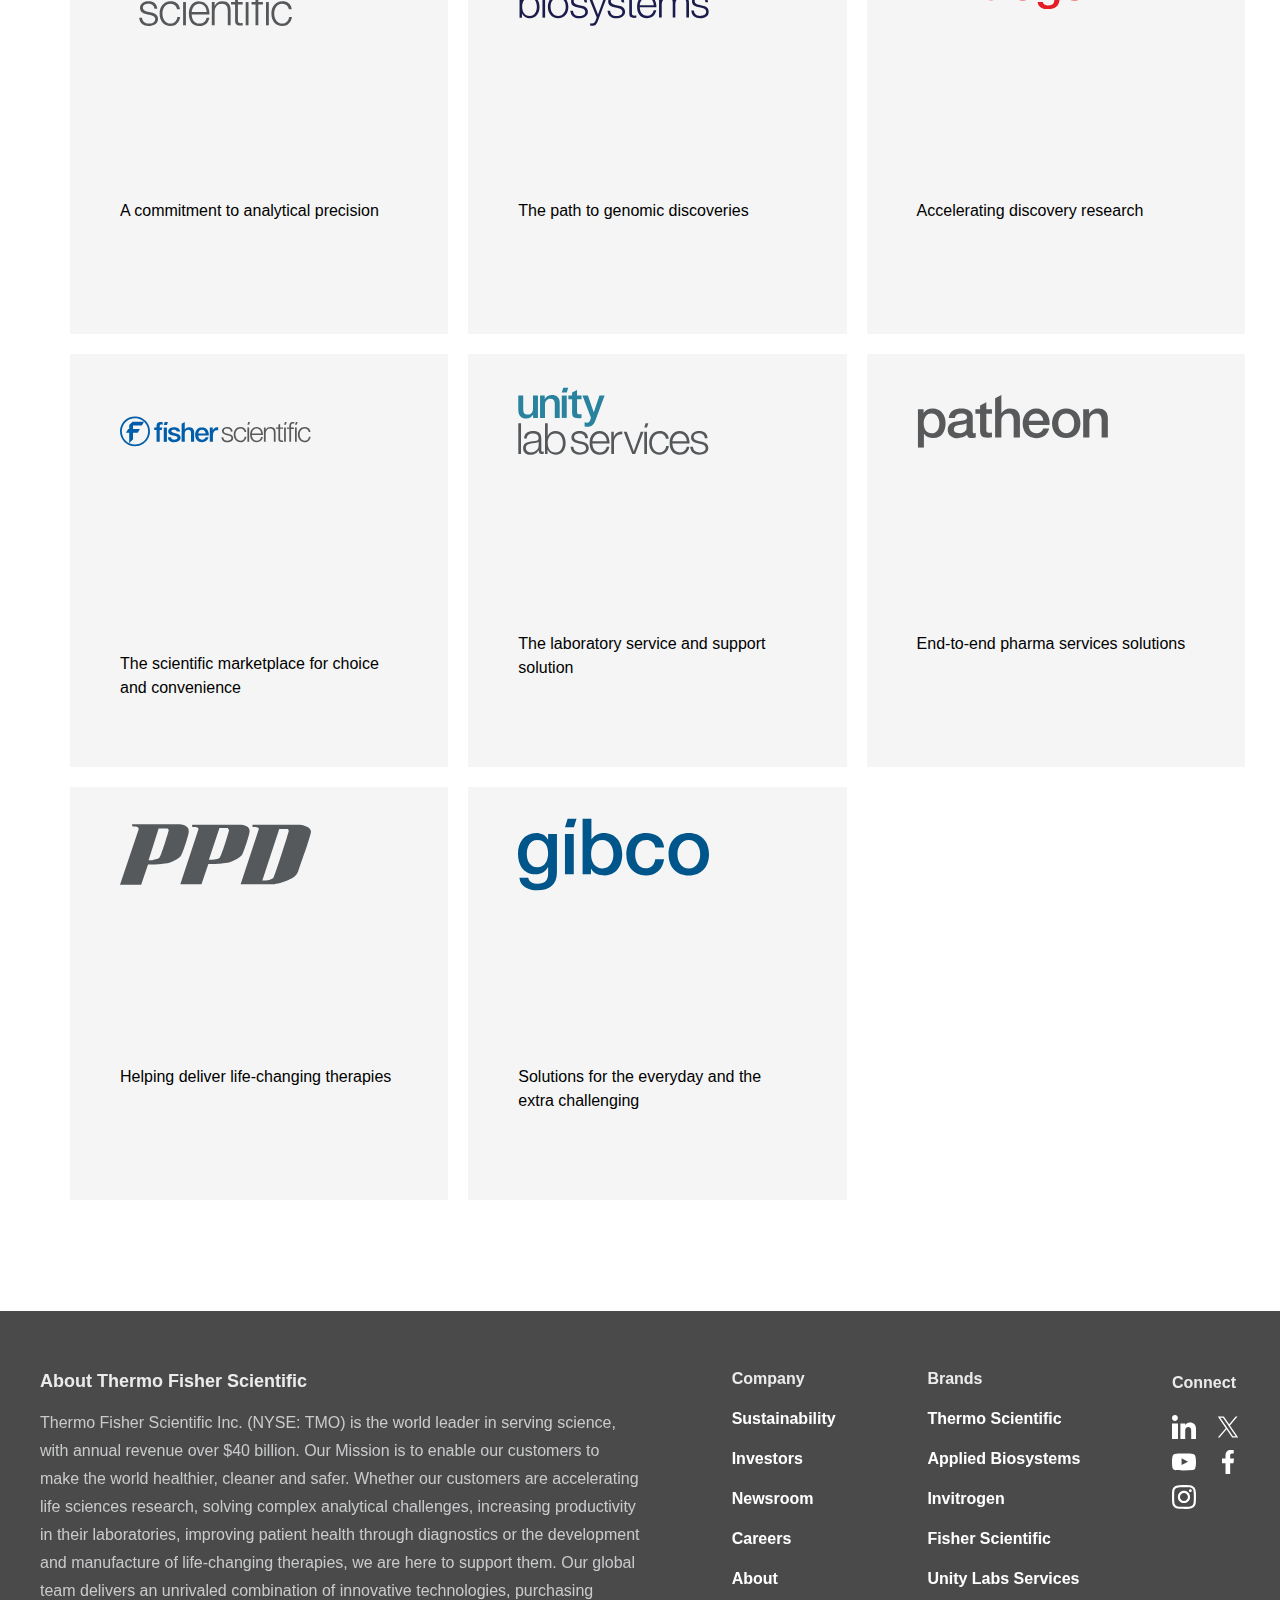
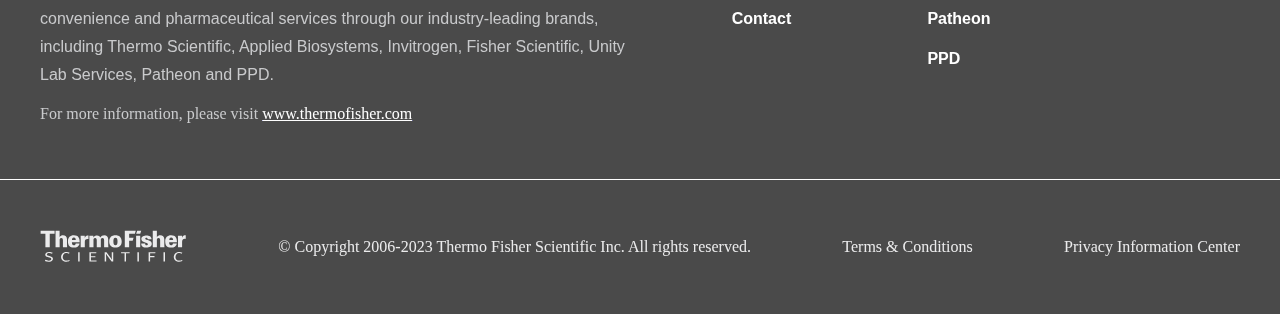
==== commit 4acbcf41: "addede" ====
--- a/Pages/About/About.html
+++ b/Pages/About/About.html
@@ -5,105 +5,239 @@
     <meta name="viewport" content="width=device-width, initial-scale=1.0">
     <title>About</title>
     <link rel="stylesheet" href="./About.css">
+    <style>
+      .menubar {
+        display: inline-block;
+        cursor: pointer;
+      }
+      #myLinks {
+        top: 20px;
+        left: 0px;
+        width: 100%;
+        background: #fff;
+      }
+
+      .bar1,
+      .bar2,
+      .bar3 {
+        width: 35px;
+        height: 5px;
+        background-color: #333;
+        margin: 6px 0;
+        transition: 0.4s;
+      }
+
+      .change .bar1 {
+        transform: translate(0, 11px) rotate(-45deg);
+      }
+
+      .change .bar2 {
+        opacity: 0;
+      }
+
+      .change .bar3 {
+        transform: translate(0, -11px) rotate(45deg);
+      }
+
+      .topnav {
+        overflow: hidden;
+        background-color: #fff;
+        position: fixed;
+        width: 100%;
+        top: 0;
+        padding: 10px 20px;
+        z-index: 12;
+        /* display: flex; */
+        align-items: center;
+      }
+
+      .topnav #myLinks {
+        display: none;
+      }
+      .topnav ul {
+        padding-left: 0;
+      }
+      .topnav li {
+        color: #000;
+        padding: 14px 16px;
+        text-decoration: none;
+        font-size: 17px;
+        display: block;
+      }
+      .topnav li.active {
+        background-color: #fff;
+      }
+      .topnav a.icon {
+        background: #fff;
+        display: block;
+        position: absolute;
+        right: 70px;
+        top: 10px;
+      }
+
+      .dropdown-container {
+        display: none;
+        color: #000;
+      }
+      .dropdown-left {
+        width: 40%;
+      }
+    </style>
 </head>
 <body>
-  <!-- <div class="navbar">
-    <a href="/index.html">
-      <div class="navlogo">
-        <img id="logo" src="../../Assets/Images/logo.png" alt="">
-      </div>
-    </a>
-    <div class="menulinks">
-      <div class="menu">
-        <ul>
-          <li id="about-menu-item" class="">
-            <a id="about-link" class="" href="javascript:void(0);">ABOUT</a>
-          </li>
-          <li id="csr-menu-item" class="">
-            <a id="csr-link" class="" href="../CSR/Csr.html">CORPORATE SOCIAL RESPONSIBILITY</a>
-          </li>
-          <li id="investor-menu-item" class="">
-            <a id="investor-link" class="" href="">INVESTOR</a>
-          </li>
-          <li id="newsroom-menu-item" class="">
-            <a id="newsroom-link" class="" href="../Newsroom/newsroom.html">NEWSROOM</a>
-          </li>
-          <li id="career-menu-item" class="">
-            <a id="career-link" class="" href="/career">CAREER</a>
-          </li>
+  <div class="mobile-container">
+    <!-- Top Navigation Menu -->
+    <div class="topnav">
+      <a href="#home">
+        <div class="navlogo mob">
+          <img
+            id="logo"
+            src="../../Assets/Images/mob-tf-logo.png"
+            alt=""
+          /></div
+      ></a>
+      <ul id="myLinks">
+        <li class="dropdown-btn" href="#news">About</li>
+        <ul class="dropdown-container">
+          <li href="#">Link 1</li>
+          <li href="#">Link 2</li>
+          <li href="#">Link 3</li>
         </ul>
-      </div>
-      <div class="search-icon">
-        <img src="../../Assets/Images/Search.png" alt="">
-      </div>
-      <button class="button">Thermofisher.com
-        <img class="link-img" src="../../Assets/Images/external-link.png" alt="">
-      </button>
+        <li href="#contact">Corporate Social Responsibility</li>
+        <li href="#about">Investors</li>
+        <li>Newsroom</li>
+        <li>Careers</li>
+      </ul>
+      <a href="javascript:void(0);" class="icon" onclick="myFunction(this)">
+        <div class="menubar">
+          <div class="bar1"></div>
+          <div class="bar2"></div>
+          <div class="bar3"></div>
+        </div>
+      </a>
     </div>
-  </div> -->
- <!-- <div id="dropdown"  class="dropdown">
-    <div class="dropdown-left">
-      <div class="dropdown-left-img">
-        <img src="../../Assets/Images/ss.svg" alt="" />
-      </div>
-      <div class="dropdown-left-top">
-        <img src="../../Assets/Images/dropa.svg" alt="" />
-        <p class="dropdown-top-text">Our Mission</p>
-      </div>
-      <p class="dropdown-left-mid">
-        Everything we do starts with our Mission: to <br /> enable our
-        customers to make the world <br />
-        <span>healthier, cleaner, and safer.</span>
-      </p>
-      <div class="dropdown-left-bottom">
-        <img src="../../Assets/Images/dropd.svg" alt="" />
-        <p class="bottom-text">Read More</p>
+    <!-- End smartphone / tablet look -->
+  </div>
+  <script>
+    function myFunction(y) {
+      var x = document.getElementById("myLinks");
+      if (x.style.display === "block") {
+        x.style.display = "none";
+      } else {
+        x.style.display = "block";
+      }
+      y.classList.toggle("change");
+    }
+  </script>
+  <div class="desk-nav">
+    <div class="navbar">
+      <a href="/Pages/HomePage/Home.html">
+        <div class="navlogo">
+          <img id="logo" src="../../Assets/Images/logo.png" alt="" />
+        </div>
+      </a>
+      <div class="menulinks">
+        <div class="menu">
+          <ul>
+            <li id="about-menu-item" class="">
+              <a id="about-link" class="" href="javascript:void(0)">ABOUT</a>
+            </li>
+            <li id="csr-menu-item" class="">
+              <a id="csr-link" class="" href="../CSR/Csr.html"
+                >CORPORATE SOCIAL RESPONSIBILITY</a
+              >
+            </li>
+            <li id="investor-menu-item" class="">
+              <a id="investor-link" class="" href="../CSR/Csr.html"
+                >INVESTOR</a
+              >
+            </li>
+            <li id="newsroom-menu-item" class="">
+              <a id="newsroom-link" class="" href="javascript:void(0)"
+                >NEWSROOM</a
+              >
+            </li>
+            <li id="career-menu-item" class="">
+              <a id="career-link" class="" href="/career">CAREER</a>
+            </li>
+          </ul>
+        </div>
+        <div class="search-icon">
+          <img src="../../Assets/Images/Search.png" alt="" />
+        </div>
+        <button class="button">
+          <a href="https://www.thermofisher.com/">Thermofisher.com</a>
+          <img
+            class="link-img"
+            src="../../Assets/Images/external-link.png"
+            alt=""
+          />
+        </button>
       </div>
     </div>
-    <div class="dropdown-mid">
-      <div class="main-dropdown">
-        <div style="margin-bottom:18px !important;"class="dropdown-header">
-          <img src="../../Assets/Images/Icon1.png" alt="" />
-
-          <p class="heder-drop">Our Company</p>
+    <div id="dropdown" class="dropdown">
+      <div class="dropdown-left">
+        <div class="dropdown-left-img">
+          <img src="../../Assets/Images/ss.svg" alt="" />
+        </div>
+        <div class="dropdown-left-top">
+          <img src="../../Assets/Images/dropa.svg" alt="" />
+          <p class="dropdown-top-text">Our Mission</p>
+        </div>
+        <p class="dropdown-left-mid">
+          Everything we do starts with our Mission: to <br /> enable our
+          customers to make the world <br />
+          <span>healthier, cleaner, and safer.</span>
+        </p>
+        <div class="dropdown-left-bottom">
+          <img src="../../Assets/Images/dropd.svg" alt="" />
+          <p class="bottom-text">Read More</p>
+        </div>
+      </div>
+      <div class="dropdown-mid">
+        <div class="main-dropdown">
+          <div style="margin-bottom:18px !important;"class="dropdown-header">
+            <img src="../../Assets/Images/Icon1.png" alt="" />
+  
+            <p class="heder-drop">Our Company</p>
+            
+          </div>
+          <div class="submenu animated">
+            <p style="cursor: pointer;">Our Mission</p>
+            <p style="cursor: pointer;">Our Values</p>
+            <p style="cursor: pointer;">innovation</p>
+          </div>
+        </div>
+        <div class="main-dropdown">
+          <div class="dropdown-header">
+            <img src="../../Assets/Images/Icon1.png" alt="" />
+            <p class="heder-drop">Our Stories</p>
+            
+          </div>
           
         </div>
-        <div class="submenu animated">
-          <p style="cursor: pointer;">Our Mission</p>
-          <p style="cursor: pointer;">Our Values</p>
-          <p style="cursor: pointer;">innovation</p>
-        </div>
-      </div>
-      <div class="main-dropdown">
-        <div class="dropdown-header">
-          <img src="../../Assets/Images/Icon1.png" alt="" />
-          <p class="heder-drop">Our Stories</p>
+        <div class="main-dropdown">
+          <div class="dropdown-header">
+            <img src="../../Assets/Images/minus.png" alt="" />
+            <p class="heder-drop">Information Security</p>
+          </div>
           
         </div>
+        <div class="main-dropdown">
+          <div class="dropdown-header">
+            <img src="../../Assets/Images/Icon1.png" alt="" />
+            <p class="heder-drop">Supplier Resources</p>
+            
+          </div>
+          
+        </div>
         
-      </div>
-      <div class="main-dropdown">
-        <div class="dropdown-header">
-          <img src="../../Assets/Images/minus.png" alt="" />
-          <p class="heder-drop">Information Security</p>
-        </div>
-        
-      </div>
-      <div class="main-dropdown">
-        <div class="dropdown-header">
-          <img src="../../Assets/Images/Icon1.png" alt="" />
-          <p class="heder-drop">Supplier Resources</p>
-          
-        </div>
-        
-      </div>
-      
-     
-    </div>
-    <div class="dropdown-right">
-      <img src="../../Assets/Images/Vector (4).svg" alt="" />
-    </div>
-  </div> -->
+       
+      </div>
+      <div class="dropdown-right">
+        <img src="../../Assets/Images/Vector (4).svg" alt="" />
+      </div>
+  </div>
     <div  class="main-about">
         <div class="description">ABOUT</div>
         <div class="main-about-img">
@@ -158,33 +292,6 @@
           </div>
         </div>
       </div>
-  <!-- <div class="containermain">
-      <p class="title">Diversity & Inclusion</p>
-      <div class="diversity-main">
-          <div class="diversity-img" id="carousel">
-              <img src="../../Assets/Images/diversity.svg" alt="">
-          </div>
-          <div class="diversity-text">
-              <p class="diversity-title">
-                  Our work is a <span>story of purpose</span>
-              </p>
-              <p class="diversity-desc">
-                  Our commitment to fostering a culture that values diversity and inclusion (D&I) considers gender and ethnicity diversity as well as diversity of backgrounds, experiences, and viewpoints.
-              </p>
-              <div class="button-mission" style="width: 294px;">
-                  <img src="../../Assets/Images/redsmall.svg" alt="">
-                  <p class="button-text" style="cursor: pointer;">Read full story</p>
-              </div>
-              <div class="slider-range">
-                  <img onclick="previousSlide()" src="../../Assets/Images/abb.png" alt="">
-                  <p><span id="story-index">1</span> of 4</p>
-                  <img onclick="nextSlide()" src="../../Assets/Images/Group 107.png" alt="">
-              </div>
-          </div>
-      </div>
-  </div>   -->
-</div>
-
   <div class="leadership">
      <p class="leadership-heading">LEADERSHIP</p>
       <div class="leadership-main">
@@ -202,6 +309,7 @@
           <div class="leadership-bottom"></div>
         </div>
       </div> 
+  </div>
       <div class="bottom-title">
         Our <span>leadership team</span>
       </div>
@@ -285,73 +393,75 @@
             </p>
           </div>
         </div>
-        <div class="banner-logos">
-          <div class="logo-single" data-bgcolor="1">
-            <img src="../../Assets/Images/Layer 1 (7).svg" alt="" >
-            <div class="brand-name">
-              <p class="brand-description">
-                A commitment to analytical precision
-              </p>
-              <div class="custom-description" data-description="Thermo Scientific instruments, equipment, software, services and consumables address a range of needs from sample, material characterization and chemical analysis to clinical diagnoses and biological-based therapeutics manufacturing."></div>
-            </div>
-          </div>
-          <div class="logo-single" data-bgcolor="2">
-            <img src="../../Assets/Images/Layer 1.svg" alt="">
-            <div class="brand-name">
-              <p class="brand-description">The path to genomic discoveries</p>
-              <div class="custom-description" data-description="Our genomic solutions are trusted to address a variety of basic, commercial and clinical research applications in fields such as cancer diagnostics, human identification testing and animal health, as well as inherited and infectious disease."></div>
-            </div>
-          </div>
-          <div class="logo-single" data-bgcolor="3">
-            <img src="../../Assets/Images/Layer 1 (1).svg" alt="">
-            <div class="brand-name">
-              <p class="brand-description">Accelerating discovery research</p>
-              <div class="custom-description" data-description="From antibodies and protein purification to gene editing and cell analysis, Invitrogen™ protein biology, molecular biology and cell imaging and analysis products help scientists conduct biological and bio-medical research and discover new drugs."></div>
-            </div>
-          </div>
-          <div class="logo-single" data-bgcolor="4">
-            <img src="../../Assets/Images/Layer 1 (2).svg" alt="" style="width: 191px; height: 95px;">
-            <div class="brand-name">
-              <p class="brand-description">
-                The scientific marketplace for choice and convenience
-              </p>
-              <div class="custom-description" data-description="The Fisher Scientific channel offers customers convenient access to a complete portfolio of laboratory equipment, chemicals, supplies and services used in the scientific research, healthcare and science education markets."></div>
-            </div>
-          </div>
-          <div class="logo-single" data-bgcolor="5">
-            <img src="../../Assets/Images/Layer 1 (3).svg" alt="">
-            <div class="brand-name">
-              <p class="brand-description">
-                The laboratory service and support solution
-              </p>
-              <div class="custom-description" data-description="As lab service and support experts and partners, the Unity Lab Services team provides training, equipment servicing and asset management, as well as dedicated supply management to maximize operational productivity."></div>
-            </div>
-          </div>
-          <div class="logo-single" data-bgcolor="6">
-            <img src="../../Assets/Images/Layer 1 (4).svg" alt="">
-            <div class="brand-name">
-              <p class="brand-description">
-                End-to-end pharma services solutions
-              </p>
-              <div class="custom-description" data-description="Our pharmaceutical services provide industry leading CDMO and clinical trial solutions to companies of all sizes. With more than 65 locations around the world, we provide an end-to-end drug development offering that includes API, biologics, viral vector services, cGMP plasmids, early and late phase ..."></div>
-            </div>
-          </div>
-          <div class="logo-single" data-bgcolor="7">
-            <img src="../../Assets/Images/Layer 1 (6).svg" alt="">
-            <div class="brand-name">
-              <p class="brand-description">
-                Helping deliver life-changing therapies
-              </p>
-              <div class="custom-description" data-description="Our broad range of clinical development and analytical services enables Thermo Fisher Scientific customers to drive innovation and increase drug development productivity. Recognized for accelerating promising medicines from early development through regulatory approval and market access..."></div>
-            </div>
-          </div>
-          <div class="logo-single" data-bgcolor="8">
-            <img src="../../Assets/Images/Layer 1 (5).svg" alt="">
-            <div class="brand-name">
-              <p class="brand-description">
-                Solutions for the everyday and the extra challenging
-              </p>
-              <div class="custom-description" data-description="Our broad range of clinical development and analytical services enables Thermo Fisher Scientific customers to drive innovation and increase drug development productivity. Recognized for accelerating promising medicines from early development through regulatory approval and market access..."></div>
+        <div class="mainn-banner">
+          <div class="banner-logos">
+            <div class="logo-single" data-bgcolor="1">
+              <img src="../../Assets/Images/Layer 1 (7).svg" alt="" >
+              <div class="brand-name">
+                <p class="brand-description">
+                  A commitment to analytical precision
+                </p>
+                <div class="custom-description" data-description="Thermo Scientific instruments, equipment, software, services and consumables address a range of needs from sample, material characterization and chemical analysis to clinical diagnoses and biological-based therapeutics manufacturing."></div>
+              </div>
+            </div>
+            <div class="logo-single" data-bgcolor="2">
+              <img src="../../Assets/Images/Layer 1.svg" alt="">
+              <div class="brand-name">
+                <p class="brand-description">The path to genomic discoveries</p>
+                <div class="custom-description" data-description="Our genomic solutions are trusted to address a variety of basic, commercial and clinical research applications in fields such as cancer diagnostics, human identification testing and animal health, as well as inherited and infectious disease."></div>
+              </div>
+            </div>
+            <div class="logo-single" data-bgcolor="3">
+              <img src="../../Assets/Images/Layer 1 (1).svg" alt="">
+              <div class="brand-name">
+                <p class="brand-description">Accelerating discovery research</p>
+                <div class="custom-description" data-description="From antibodies and protein purification to gene editing and cell analysis, Invitrogen™ protein biology, molecular biology and cell imaging and analysis products help scientists conduct biological and bio-medical research and discover new drugs."></div>
+              </div>
+            </div>
+            <div class="logo-single" data-bgcolor="4">
+              <img src="../../Assets/Images/Layer 1 (2).svg" alt="" style="width: 191px; height: 95px;">
+              <div class="brand-name">
+                <p class="brand-description">
+                  The scientific marketplace for choice and convenience
+                </p>
+                <div class="custom-description" data-description="The Fisher Scientific channel offers customers convenient access to a complete portfolio of laboratory equipment, chemicals, supplies and services used in the scientific research, healthcare and science education markets."></div>
+              </div>
+            </div>
+            <div class="logo-single" data-bgcolor="5">
+              <img src="../../Assets/Images/Layer 1 (3).svg" alt="">
+              <div class="brand-name">
+                <p class="brand-description">
+                  The laboratory service and support solution
+                </p>
+                <div class="custom-description" data-description="As lab service and support experts and partners, the Unity Lab Services team provides training, equipment servicing and asset management, as well as dedicated supply management to maximize operational productivity."></div>
+              </div>
+            </div>
+            <div class="logo-single" data-bgcolor="6">
+              <img src="../../Assets/Images/Layer 1 (4).svg" alt="">
+              <div class="brand-name">
+                <p class="brand-description">
+                  End-to-end pharma services solutions
+                </p>
+                <div class="custom-description" data-description="Our pharmaceutical services provide industry leading CDMO and clinical trial solutions to companies of all sizes. With more than 65 locations around the world, we provide an end-to-end drug development offering that includes API, biologics, viral vector services, cGMP plasmids, early and late phase ..."></div>
+              </div>
+            </div>
+            <div class="logo-single" data-bgcolor="7">
+              <img src="../../Assets/Images/Layer 1 (6).svg" alt="">
+              <div class="brand-name">
+                <p class="brand-description">
+                  Helping deliver life-changing therapies
+                </p>
+                <div class="custom-description" data-description="Our broad range of clinical development and analytical services enables Thermo Fisher Scientific customers to drive innovation and increase drug development productivity. Recognized for accelerating promising medicines from early development through regulatory approval and market access..."></div>
+              </div>
+            </div>
+            <div class="logo-single" data-bgcolor="8">
+              <img src="../../Assets/Images/Layer 1 (5).svg" alt="">
+              <div class="brand-name">
+                <p class="brand-description">
+                  Solutions for the everyday and the extra challenging
+                </p>
+                <div class="custom-description" data-description="Our broad range of clinical development and analytical services enables Thermo Fisher Scientific customers to drive innovation and increase drug development productivity. Recognized for accelerating promising medicines from early development through regulatory approval and market access..."></div>
+              </div>
             </div>
           </div>
         </div>
@@ -433,5 +543,20 @@
       </div>
       
     <script src="script.js"></script>
+    <script>
+      var dropdown = document.getElementsByClassName("dropdown-btn");
+var i;
+for (i = 0; i < dropdown.length; i++) {
+  dropdown[i].addEventListener("click", function() {
+    this.classList.toggle("active");
+    var dropdownContent = this.nextElementSibling;
+    if (dropdownContent.style.display === "block") {
+      dropdownContent.style.display = "none";
+    } else {
+      dropdownContent.style.display = "block";
+    }
+  });
+}
+    </script>
 </body>
 </html>
--- a/Pages/About/About.css
+++ b/Pages/About/About.css
@@ -15,11 +15,18 @@
   z-index: 1000;
   height: 80px;
 }
-
+.podcast-text{
+  flex: 1;
+}
 .navlogo {
   height: 80px;
 }
-
+.navlogo.mob > img {
+  height: unset;
+}
+.navlogo.mob{
+  height: unset;
+}
 .navlogo > img {
   height: 100%;
 }
@@ -47,7 +54,7 @@
   left: -10px;
   width: 95%;
   height: 3px;
-  background-color: rgb(179, 49, 49);
+  background-color: red;
 }
 .menu ul li:hover::after {
   content: "";
@@ -77,18 +84,11 @@
 
 /* .menu ul li a:hover{
   font-weight: 600;
-} */
-
-.menulinks {
-  display: flex;
-  align-items: center;
-}
-
+}  */
 .search-icon {
   margin-right: 8px;
   cursor: pointer;
 }
-
 .button {
   background-color: #ccc;
   border: none;
@@ -105,7 +105,9 @@
   background-size: 200%;
   transition: 0.5s ease-out;
 }
-
+.def{
+  color: #fff !important;
+}
 .button:hover {
   background-position: left;
 }
@@ -115,8 +117,12 @@
 .link-img {
   display: none;
   width: 12px;
-  margin-top: 3ox;
+  margin-top: 3px;
   margin-left: 3px;
+}
+.menulinks {
+  display: flex;
+  align-items: center;
 }
 .main-about {
   margin-top: 100px;
@@ -160,10 +166,10 @@
   position: absolute;
   top: 0;
   z-index: 1;
-  width: 55%;
+  width: 53%;
   right: 0;
   margin-left: -4px;
-  height: 112%;
+  height: auto;
 }
 .left-main-overlay {
   position: absolute;
@@ -205,7 +211,7 @@
   text-align: left;
 }
 .mission-about {
-  height: 558px;
+  height: auto;
   font: 14px "Helvetica Neue LT W1G", Helvetica;
   font-style: normal;
   padding: 100px;
@@ -213,20 +219,22 @@
 .mission-main-about {
   display: flex;
   justify-content: space-between;
-  margin-top: 20px;
+  margin-top: 30px;
+  gap: 40px;
 }
 .mission-about-right {
-  width: 500px;
+  width: 50%;
   height: 490px;
 }
 .mission-about-left {
-  width: 594px  ;
+  width: 50%  ;
   height: 550px;
 }
 .mission-about-right > img {
   margin-top: 20px;
   width: 100%;
   height: 100%;
+  object-fit: cover;
 }
 .mission-about-titile {
   font: 18px "Helvetica Neue LT W1G", Helvetica;
@@ -250,7 +258,8 @@
   line-height: 36px;
   text-align: left;
   color: #222222;
-  padding-top: 10px;
+  padding-top: 0px;
+  margin: 0;
 }
 .mission-second > span {
   font: 34px "Helvetica Neue LT W1G", Helvetica;
@@ -619,7 +628,7 @@
   height: 40.8px;
 }
 .logo-single {
-  width: 24%;
+  width: 23%;
   height: 353px;
   background-color: #f5f5f5;
   padding: 30px 50px;
@@ -977,7 +986,7 @@
     flex-wrap: wrap;
   }
 }
-.dropdown {
+.dropdown{
   position: fixed;
   top: 70px;
   background-color: #fff;
@@ -986,20 +995,20 @@
   display: flex;
   z-index: 10000;
   margin-left: -8px;
-}
-.dropdown-left-top {
+ }
+ .dropdown-left-top{
   position: absolute;
   top: 50px;
-}
-.dropdown-top-text {
+ }
+ .dropdown-top-text{
   margin-top: -45px;
   font: 20px "Helvetica Neue LT W1G", Helvetica;
   font-weight: 500;
   line-height: 28px;
   color: #fff;
   margin-left: 30px;
-}
-.dropdown-left-mid {
+ }
+ .dropdown-left-mid{
   position: absolute;
   top: 130px;
   color: #fff;
@@ -1008,72 +1017,72 @@
   font-weight: 400;
   line-height: 22px;
   text-align: left;
-}
-.dropdown-left-mid > span {
+ }
+ .dropdown-left-mid > span{
   font: 20px "Helvetica Neue LT W1G", Helvetica;
   font-weight: 500;
   line-height: 28px;
   text-align: left;
-}
-.dropdown-left-bottom {
+ }
+ .dropdown-left-bottom{
   display: flex;
   align-items: center;
   position: absolute;
   top: 230px;
   margin-left: 30px;
   gap: 10px;
-}
-.bottom-text {
+ }
+ .bottom-text{
   font: 14px "Helvetica Neue LT W1G", Helvetica;
   font-weight: 500;
   line-height: 22px;
   text-align: left;
   color: #fff;
-}
-.dropdown-right {
-  position: absolute;
-  bottom: -4px;
+ }
+ .dropdown-right{
+  position: absolute;
+  bottom: -6px;
   right: 0;
-}
-.dropdown-header {
+ }
+ .dropdown-header{
   display: flex;
   align-items: center;
   gap: 10px;
   cursor: pointer;
-}
-.dropdown-header > img {
-  width: 15px;
-}
-.heder-drop {
+ }
+ .dropdown-header > img {
+   width: 15px;
+ }
+ .heder-drop{
   font: 20px "Helvetica Neue LT W1G", Helvetica;
   font-weight: 400;
   line-height: 30px;
   text-align: center;
-}
-.main-dropdown {
+ }
+ .main-dropdown{
   display: flex;
   align-items: start;
   justify-content: start;
   flex-direction: column;
-}
-.submenu {
+ }
+ .submenu{
   margin-left: 27px;
   padding-top: 10px;
-}
-.submenu > a {
-  text-decoration: none;
-  color: black;
-  opacity: 60%;
-  font: 18px "Helvetica Neue LT W1G", Helvetica;
-}
-.submenu > p {
+ }
+ .submenu > a {
+   text-decoration: none;
+   color: black;
+   opacity: 60%;
+   font: 18px "Helvetica Neue LT W1G", Helvetica;
+ }
+ .submenu > p {
   color: black;
   opacity: 60%;
   font: 18px "Helvetica Neue LT W1G", Helvetica;
   padding-bottom: 10px;
   margin-top: -50px;
-}
-@keyframes slideInDown {
+ }
+ @keyframes slideInDown {
   from {
     transform: translateY(-40%);
     opacity: 0;
@@ -1082,76 +1091,44 @@
     transform: translateY(0);
     opacity: 1;
   }
-}
-
-.animated {
+ }
+ 
+ .animated {
   animation-name: slideInDown;
   animation-duration: 0.8s;
-}
-
-.dropdown-header.active {
+ }
+ 
+ 
+ .dropdown-header.active {
   color: #f03817;
   display: flex;
   align-items: center;
-}
-.dropdown-mid {
+ }
+ .dropdown-mid{
   position: absolute;
   top: 60px;
   left: 500px;
   display: flex;
-  gap: 15px 100px;
+  gap: 15px 100px ;
   flex-wrap: wrap;
   width: 800px;
   white-space: pre;
-}
-.on {
-  font-weight: bold !important;
-}
-.dropdown-mid > p {
+ }
+ .on {
+   font-weight: bold !important;
+ }
+ .dropdown-mid > p{
   font: 20px Helvetica Neue LT W1G, Helvetica;
   font-weight: 400;
   line-height: 30px;
   text-align: center;
-}
-/* .icon {
-        margin-right: 5px;  
-        vertical-align: middle;  
-      }
-      .title {
-        font: 20px "Helvetica Neue LT W1G", Helvetica;
-        font-weight: 400;
-        line-height: 30px;
-        text-align: center;
-      }
-      .submenu p {
-        color: black;
-        opacity: 0.6; 
-        font: 18px "Helvetica Neue LT W1G", Helvetica;
-        padding-bottom: 10px;
-      } */
-@keyframes slideInDown {
-  from {
-    transform: translateY(-40%);
-    opacity: 0;
-  }
-  to {
-    transform: translateY(0);
-    opacity: 1;
-  }
-}
-
-.submenu {
-  display: none;
-  opacity: 0;
-  transition: opacity 0.3s;
-}
-
-.submenu.visible {
-  display: block;
-  opacity: 1;
-  animation-name: slideInDown;
-  animation-duration: 0.8s;
-}
+ }
+ .mainn-banner{
+  display: flex;
+  align-items: center;
+  justify-content: center;
+  width: 100%;
+ }
 @media only screen and (max-width: 1024px) {
   .main-about {
     width: 100%;
@@ -1189,7 +1166,7 @@
   }
   .left-main-overlay {
     position: absolute;
-   width: 50%;
+   width: 70%;
     background-color: rgb(151, 165, 187)
     ;
   }
@@ -1658,4 +1635,127 @@
   .banner-left > img {
       margin-bottom: 315px; /* Adjust as needed for small phones */
   }
+}
+
+@media only screen and (min-width: 2400px) {
+    .main-about .description, .mission-about-titile {
+      font: 20px "Helvetica Neue LT W1G", Helvetica;
+      font-weight: 700;
+      line-height: 30px;
+      color: #00677f;
+  }
+  .mission-top {
+    font: 22px "Helvetica Neue LT W1G", Helvetica;
+    font-weight: 500;
+    line-height: 27px;
+    text-align: left;
+    color: #a6192e;
+}
+.mission-second > span {
+  font: 38px "Helvetica Neue LT W1G", Helvetica;
+  font-weight: 700;
+  line-height: 48px;
+  text-align: left;
+  color: #222222;
+  padding-top: 10px;
+}
+.mission-third {
+  font: 22px "Helvetica Neue LT W1G", Helvetica;
+  font-weight: 700;
+  line-height: 32px;
+  text-align: left;
+  padding-top: 5px;
+}
+.mission-last {
+  font: 22px "Helvetica Neue LT W1G", Helvetica;
+  font-weight: 400;
+  line-height: 32px;
+  text-align: left;
+  padding-top: 20px;
+}
+}
+
+@media only screen and (min-width: 1700px) {
+  .main-about .description, .mission-about-titile {
+    font: 24px "Helvetica Neue LT W1G", Helvetica;
+    font-weight: 700;
+    line-height: 34px;
+    color: #00677f;
+}
+.mission-top {
+  font: 25px "Helvetica Neue LT W1G", Helvetica;
+  font-weight: 500;
+  line-height: 35px;
+  text-align: left;
+  color: #a6192e;
+}
+.mission-second > span {
+font: 42px "Helvetica Neue LT W1G", Helvetica;
+font-weight: 700;
+line-height: 52px;
+text-align: left;
+color: #222222;
+padding-top: 10px;
+}
+.mission-third {
+font: 25px "Helvetica Neue LT W1G", Helvetica;
+font-weight: 700;
+line-height: 35px;
+text-align: left;
+padding-top: 5px;
+}
+.mission-last {
+font: 25px "Helvetica Neue LT W1G", Helvetica;
+font-weight: 400;
+line-height: 35px;
+text-align: left;
+padding-top: 20px;
+}
+}
+
+@media only screen and (min-width: 1024px) and (max-width: 1250px) {
+  .mission-about-right > img{
+    height: 115%;
+  }
+}
+
+@media only screen and (min-width: 2900px) {
+  .main-about .description, .mission-about-titile {
+    font: 28px "Helvetica Neue LT W1G", Helvetica;
+    font-weight: 700;
+    line-height: 38px;
+    color: #00677f;
+}
+.mission-top {
+  font: 25px "Helvetica Neue LT W1G", Helvetica;
+  font-weight: 500;
+  line-height: 35px;
+  text-align: left;
+  color: #a6192e;
+}
+.mission-second{
+  font: 48px "Helvetica Neue LT W1G", Helvetica;
+}
+.mission-second > span {
+font: 48px "Helvetica Neue LT W1G", Helvetica;
+font-weight: 700;
+line-height: 58px;
+text-align: left;
+color: #222222;
+padding-top: 10px;
+}
+.mission-third {
+font: 30px "Helvetica Neue LT W1G", Helvetica;
+font-weight: 700;
+line-height: 40px;
+text-align: left;
+padding-top: 5px;
+}
+.mission-last {
+font: 30px "Helvetica Neue LT W1G", Helvetica;
+font-weight: 400;
+line-height: 40px;
+text-align: left;
+padding-top: 20px;
+}
 }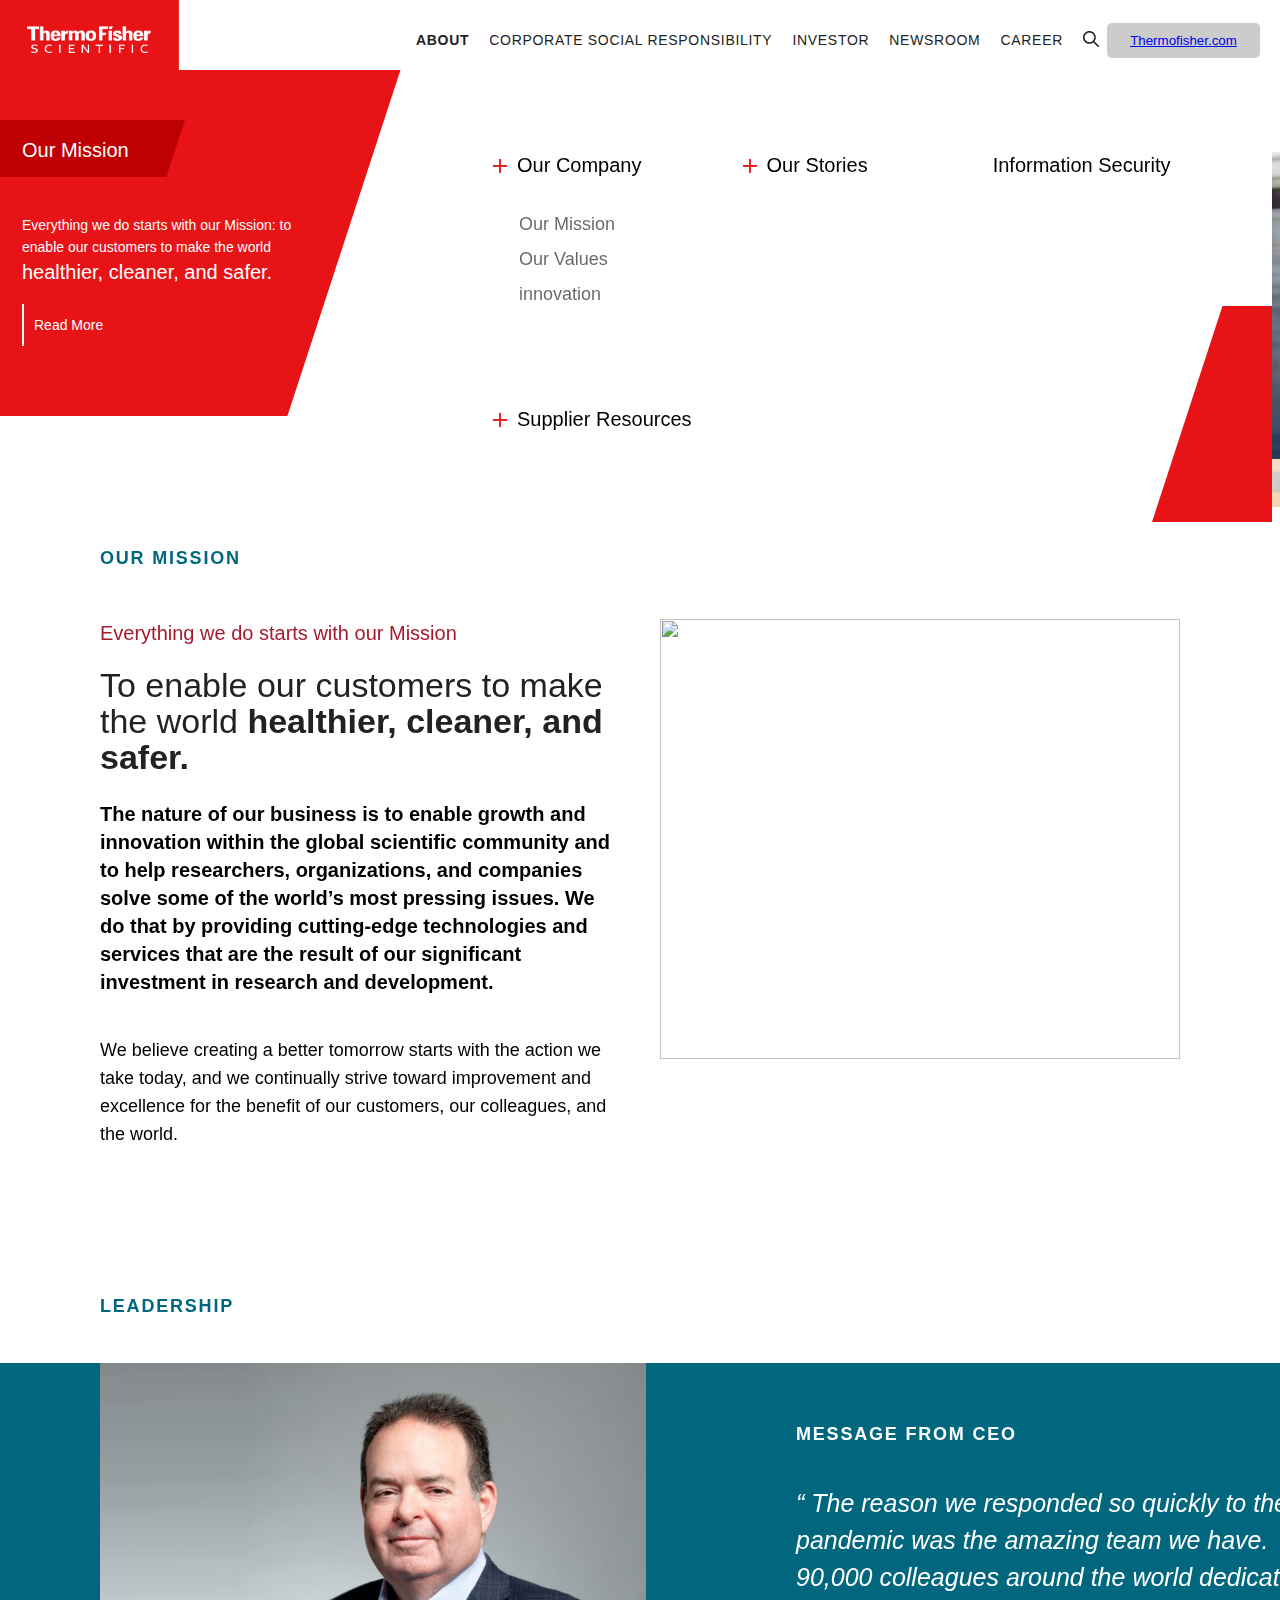
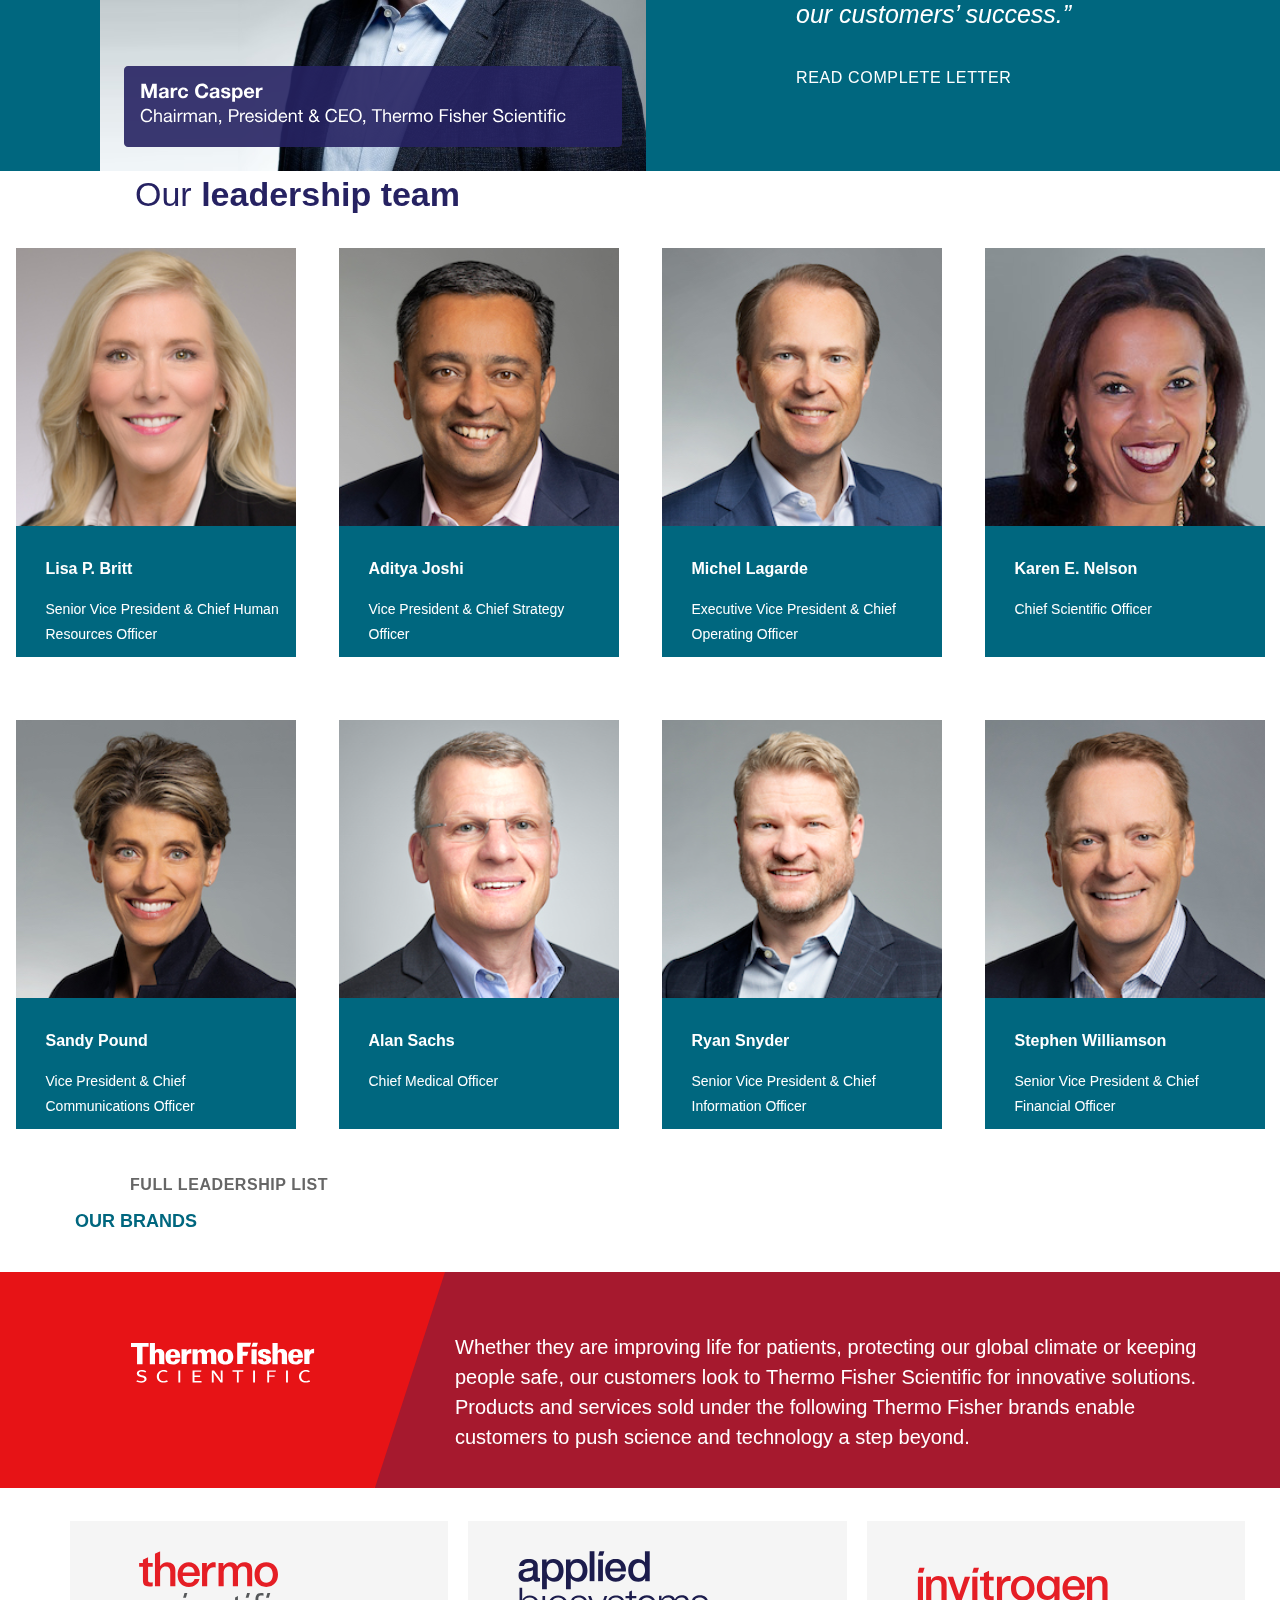
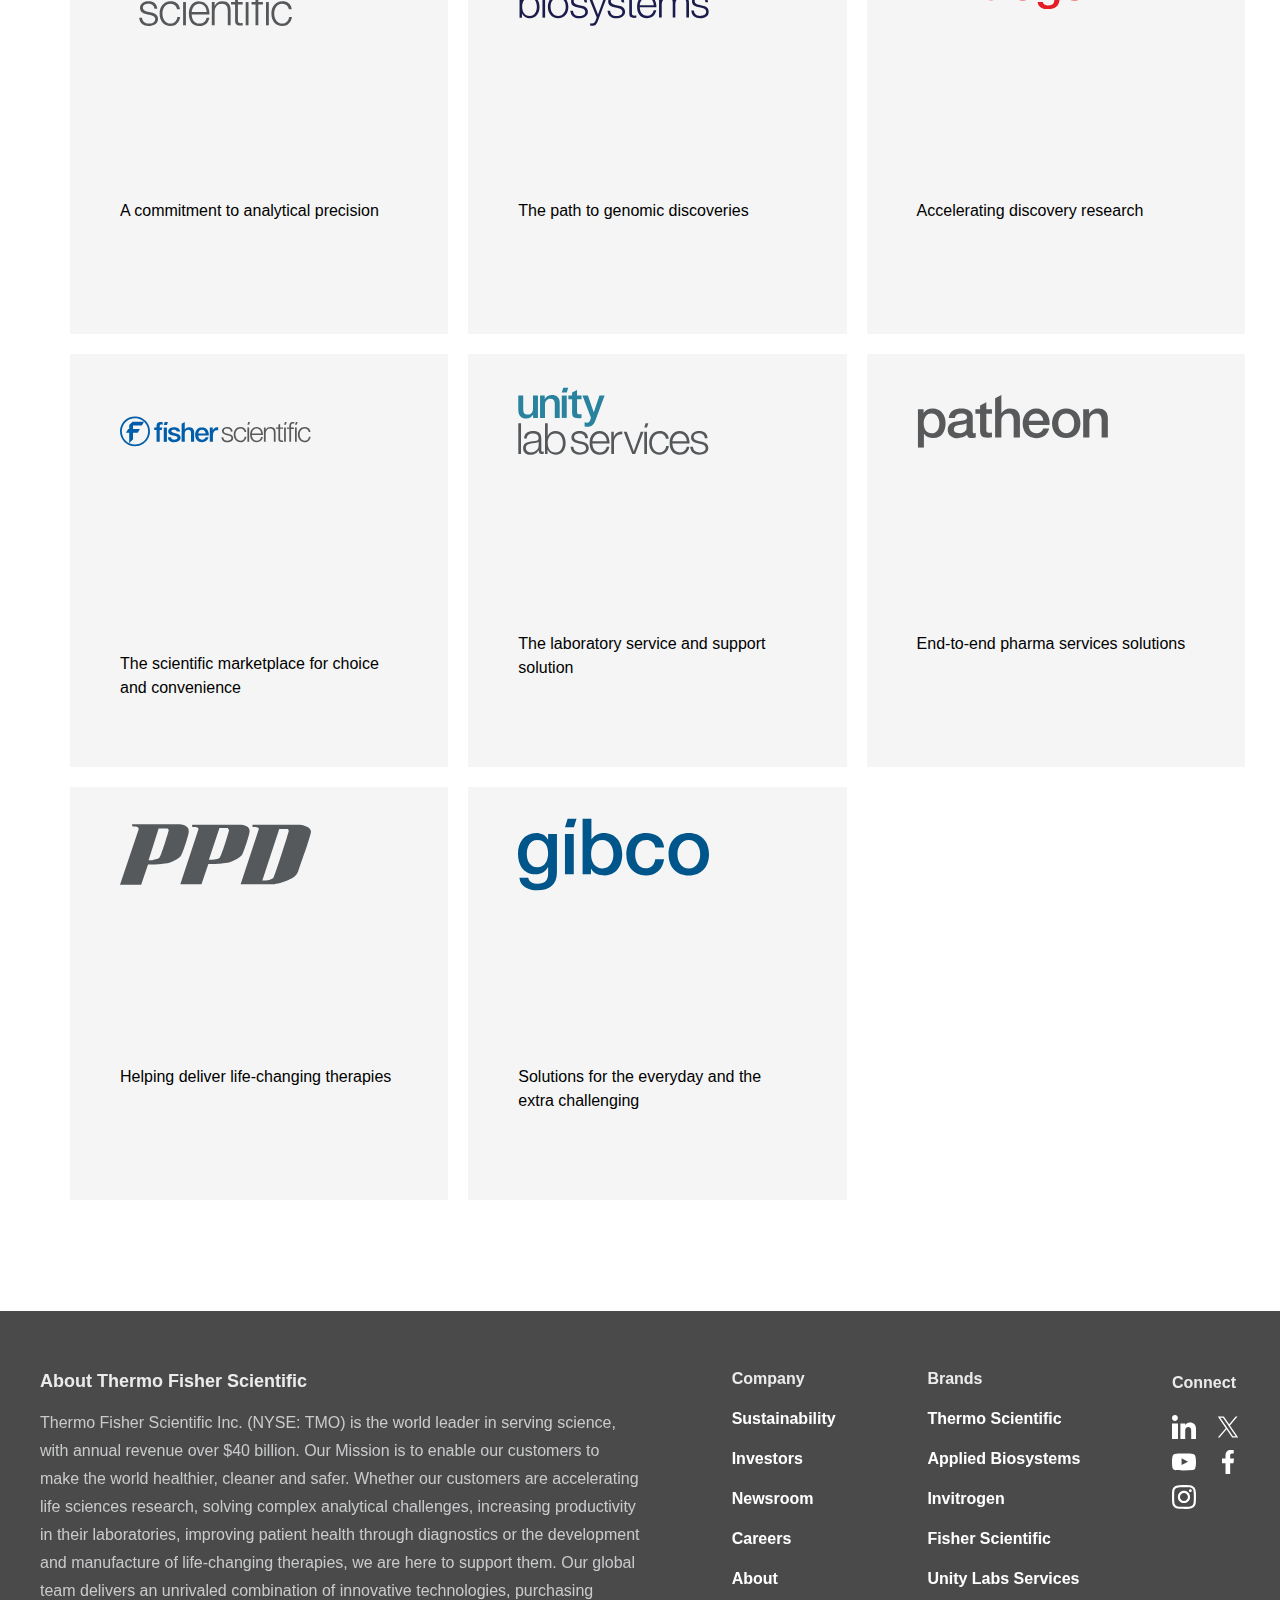
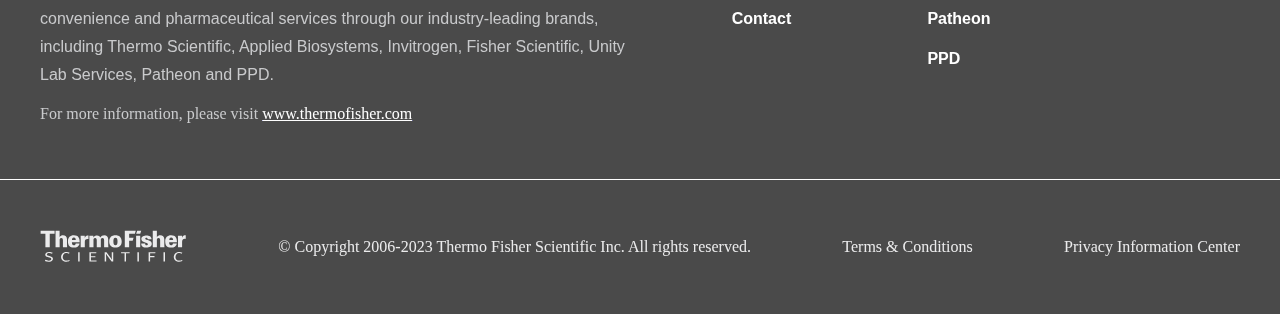
==== commit 624adb64: "Mission Changes" ====
--- a/Pages/About/About.html
+++ b/Pages/About/About.html
@@ -249,8 +249,7 @@
                 </div>
                 <p class="play-btn">Watch this video</p>
               </div>
-              
-            <div class="left-main-overlay">
+              <div class="left-main-overlay">
               <img src="../../Assets/Images/main-overlay.svg" alt="" />
              
             </div>
--- a/Pages/About/About.css
+++ b/Pages/About/About.css
@@ -224,7 +224,7 @@
 }
 .mission-about-right {
   width: 50%;
-  height: 490px;
+  /* height: 490px; */
 }
 .mission-about-left {
   width: 50%  ;
@@ -233,7 +233,7 @@
 .mission-about-right > img {
   margin-top: 20px;
   width: 100%;
-  height: 100%;
+  height: 440px;
   object-fit: cover;
 }
 .mission-about-titile {
@@ -1129,7 +1129,7 @@
   justify-content: center;
   width: 100%;
  }
-@media only screen and (max-width: 1024px) {
+@media only screen and (max-width: 850px) {
   .main-about {
     width: 100%;
   }
@@ -1145,9 +1145,12 @@
     /* width: 100%; */
     /* object-fit: cover; */
   }
+
   .main-about-img > img {
-    height: 75vh;
-    object-fit: cover;
+    /* height: 75vh; */
+    /* object-fit: cover; */
+    content: url("../../Assets/Images/pexels-edward-jenner-4031321\ 1.png");
+
   }
   .play-text {
     font: 14px "Helvetica Neue LT W1G", Helvetica;
@@ -1166,7 +1169,7 @@
   }
   .left-main-overlay {
     position: absolute;
-   width: 70%;
+   width: 40%;
     background-color: rgb(151, 165, 187)
     ;
   }
@@ -1206,6 +1209,8 @@
   .mission-about-right {
     width: 100%;
     height: 100%; 
+    content: url("../../Assets/Images/pexels-mikhail-nilov-8851730\ 2.png");
+
  }
 
   .mission-about-right > img {
@@ -1617,6 +1622,76 @@
         color: #fff;
     }
 }
+@media only screen and (max-width:1025px)
+{
+  .mission-about {
+    padding: 15px;
+    height: auto;
+  }
+
+  .mission-main-about {
+    margin-top: 10px;
+    flex-direction: column-reverse;
+
+    
+  }
+  .mission-about-left {
+    width: 100%;
+    height: auto;
+  }
+  .mission-about-right {
+    width: 100%;
+    height: 100%; 
+ }
+
+  .mission-about-right > img {
+    height: 100%;
+    margin-top: 0;
+    content: url("../../Assets/Images/pexels-mikhail-nilov-8851730\ 2.png");
+
+  }
+
+  .mission-about-titile {
+    font: 14px "Helvetica Neue LT W1G", Helvetica;
+    font-weight: 700;
+    line-height: 22px;
+    letter-spacing: 0.1em;
+    text-align: left;
+    color: #00677f;  
+    margin-top: 130px;
+  }
+
+  .mission-top {
+    font: 20px "Helvetica Neue LT W1G", Helvetica;
+    font-weight: 500;
+    line-height: 28px;
+    text-align: left;
+    color: #a6192e;
+  }
+
+  .mission-second {
+    font-size: 32px;
+    line-height: 40px    !important;
+    padding: 0;
+  }
+  .mission-second > span {
+    font-size: 32px;
+    font-weight: 700;
+    line-height: 40px    !important;
+    text-align: left;
+    color: #222222;
+    padding-top: 0;
+  }
+
+  .mission-third,
+  .mission-last {
+    font: 20px "Helvetica Neue LT W1G", Helvetica;
+    line-height: 30px;
+    font-weight: 400;
+    text-align: left;
+    padding-top: 0px;
+  }
+}
 .brand-banner {
   display: flex;
   align-items: left!important;
@@ -1677,67 +1752,125 @@
 
 @media only screen and (min-width: 1700px) {
   .main-about .description, .mission-about-titile {
-    font: 24px "Helvetica Neue LT W1G", Helvetica;
+    font: 44px "Helvetica Neue LT W1G", Helvetica;
     font-weight: 700;
     line-height: 34px;
     color: #00677f;
 }
 .mission-top {
-  font: 25px "Helvetica Neue LT W1G", Helvetica;
+  font: 35px "Helvetica Neue LT W1G", Helvetica;
   font-weight: 500;
   line-height: 35px;
   text-align: left;
   color: #a6192e;
 }
+.mission-second {
+  font: 50px "Helvetica Neue LT W1G", Helvetica;
+ 
+}
+.mission-about {
+  height: auto;
+  font: 14px "Helvetica Neue LT W1G", Helvetica;
+  font-style: normal;
+  padding-top: 100px;
+  padding-left: 50px;
+  padding-right: 50px;
+  padding-bottom: 100px;
+}
 .mission-second > span {
-font: 42px "Helvetica Neue LT W1G", Helvetica;
+font: 50px "Helvetica Neue LT W1G", Helvetica;
 font-weight: 700;
-line-height: 52px;
+line-height: 62px;
 text-align: left;
 color: #222222;
 padding-top: 10px;
 }
 .mission-third {
-font: 25px "Helvetica Neue LT W1G", Helvetica;
+font: 35px "Helvetica Neue LT W1G", Helvetica;
 font-weight: 700;
-line-height: 35px;
+line-height: 55px;
 text-align: left;
 padding-top: 5px;
 }
 .mission-last {
-font: 25px "Helvetica Neue LT W1G", Helvetica;
+font: 35px "Helvetica Neue LT W1G", Helvetica;
 font-weight: 400;
-line-height: 35px;
+line-height: 55px;
 text-align: left;
 padding-top: 20px;
 }
+.mission-about-right > img {
+  margin-top: 20px;
+  width: 100%;
+  height: 90%;
+    /* object-fit: cover; */
+}
+.mission-about-left {
+  width: 50%;
+  height: auto;
+}
 }
 
 @media only screen and (min-width: 1024px) and (max-width: 1250px) {
   .mission-about-right > img{
-    height: 115%;
+    /* height: 115%; */
   }
 }
 
 @media only screen and (min-width: 2900px) {
   .main-about .description, .mission-about-titile {
-    font: 28px "Helvetica Neue LT W1G", Helvetica;
+    font: 49px "Helvetica Neue LT W1G", Helvetica;
+    color: #00677f;
+    font-style: normal;
     font-weight: 700;
-    line-height: 38px;
-    color: #00677f;
-}
+    line-height: 45px;
+    letter-spacing: 1.8px;
+    text-transform: uppercase;
+    white-space: nowrap;
+    margin-top: 40px; 
+    /* //to check margin thing */
+}
+.main-about-img{
+  width: 100%;
+  height: 100%;
+  object-fit: cover;
+}
+.main-about-img > img {
+  width: 100%;
+  height: 100%
+}
+.round {
+  width: 90px;
+  height: 90px;
+  border-radius: 50%;
+  display: flex;
+  align-items: center;
+  justify-content: center;
+  background-color: #222222;
+}
+.round:hover {
+  background-color: red;
+}
+.play-btn {
+  font: 44px "Helvetica Neue LT W1G", Helvetica;
+  font-weight: 700;
+  line-height: 22px;
+  text-align: left;
+}
+
 .mission-top {
-  font: 25px "Helvetica Neue LT W1G", Helvetica;
+  font: 75px "Helvetica Neue LT W1G", Helvetica;
   font-weight: 500;
   line-height: 35px;
   text-align: left;
   color: #a6192e;
 }
+
 .mission-second{
-  font: 48px "Helvetica Neue LT W1G", Helvetica;
+  font: 88px "Helvetica Neue LT W1G", Helvetica;
 }
 .mission-second > span {
-font: 48px "Helvetica Neue LT W1G", Helvetica;
+font: 88px "Helvetica Neue LT W1G", Helvetica;
 font-weight: 700;
 line-height: 58px;
 text-align: left;
@@ -1745,17 +1878,121 @@
 padding-top: 10px;
 }
 .mission-third {
-font: 30px "Helvetica Neue LT W1G", Helvetica;
+font: 60px "Helvetica Neue LT W1G", Helvetica;
 font-weight: 700;
-line-height: 40px;
+line-height: 90px;
 text-align: left;
 padding-top: 5px;
 }
+.mission-about-right {
+  width: 50%;
+  /* height: 490px; */
+}
+.mission-about-right > img {
+  margin-top: 20px;
+  width: 100%;
+  height:68vh;
+  object-fit: cover;
+}
 .mission-last {
-font: 30px "Helvetica Neue LT W1G", Helvetica;
+font: 60px "Helvetica Neue LT W1G", Helvetica;
 font-weight: 400;
-line-height: 40px;
+line-height: 90px;
 text-align: left;
 padding-top: 20px;
 }
+}
+@media only screen and (min-width: 3000px) and (max-width: 3800px) {
+  .main-about .description, .mission-about-titile {
+    font: 49px "Helvetica Neue LT W1G", Helvetica;
+    color: #00677f;
+    font-style: normal;
+    font-weight: 700;
+    line-height: 45px;
+    letter-spacing: 1.8px;
+    text-transform: uppercase;
+    white-space: nowrap;
+    margin-top: 40px; 
+    /* //to check margin thing */
+}
+.main-about-img{
+  width: 100%;
+  height: 100%;
+  object-fit: cover;
+}
+.main-about-img > img {
+  width: 100%;
+  height: 100%
+}
+.round {
+  width: 90px;
+  height: 90px;
+  border-radius: 50%;
+  display: flex;
+  align-items: center;
+  justify-content: center;
+  background-color: #222222;
+}
+.round:hover {
+  background-color: red;
+}
+.play-btn {
+  font: 44px "Helvetica Neue LT W1G", Helvetica;
+  font-weight: 700;
+  line-height: 22px;
+  text-align: left;
+}
+.right-main-overlay > img {
+  width: 100%;
+  max-height: 100%;
+  margin-top: 250px;
+}
+.mission-top {
+  font: 55px "Helvetica Neue LT W1G", Helvetica;
+  font-weight: 500;
+  line-height: 35px;
+  text-align: left;
+  color: #a6192e;
+}
+
+.mission-second{
+  font: 70px "Helvetica Neue LT W1G", Helvetica;
+}
+.mission-second > span {
+font: 70px "Helvetica Neue LT W1G", Helvetica;
+font-weight: 700;
+line-height: 58px;
+text-align: left;
+color: #222222;
+padding-top: 10px;
+}
+.mission-third {
+font: 50px "Helvetica Neue LT W1G", Helvetica;
+font-weight: 700;
+line-height: 68px;
+text-align: left;
+padding-top: 5px;
+}
+
+.mission-last {
+    font: 50px "Helvetica Neue LT W1G", Helvetica;
+    font-weight: 400;
+    line-height: 68px;
+    text-align: left;
+    padding-top: 10px;
+}
+.mission-about-left {
+  width: 50%;
+  height: auto;
+}
+.mission-about-right {
+  width: 50%;
+  height: fit-content;
+}
+.mission-about-right > img {
+  margin-top: 20px;
+  width: 100%;
+  height:auto;
+  object-fit: cover;
+}
 }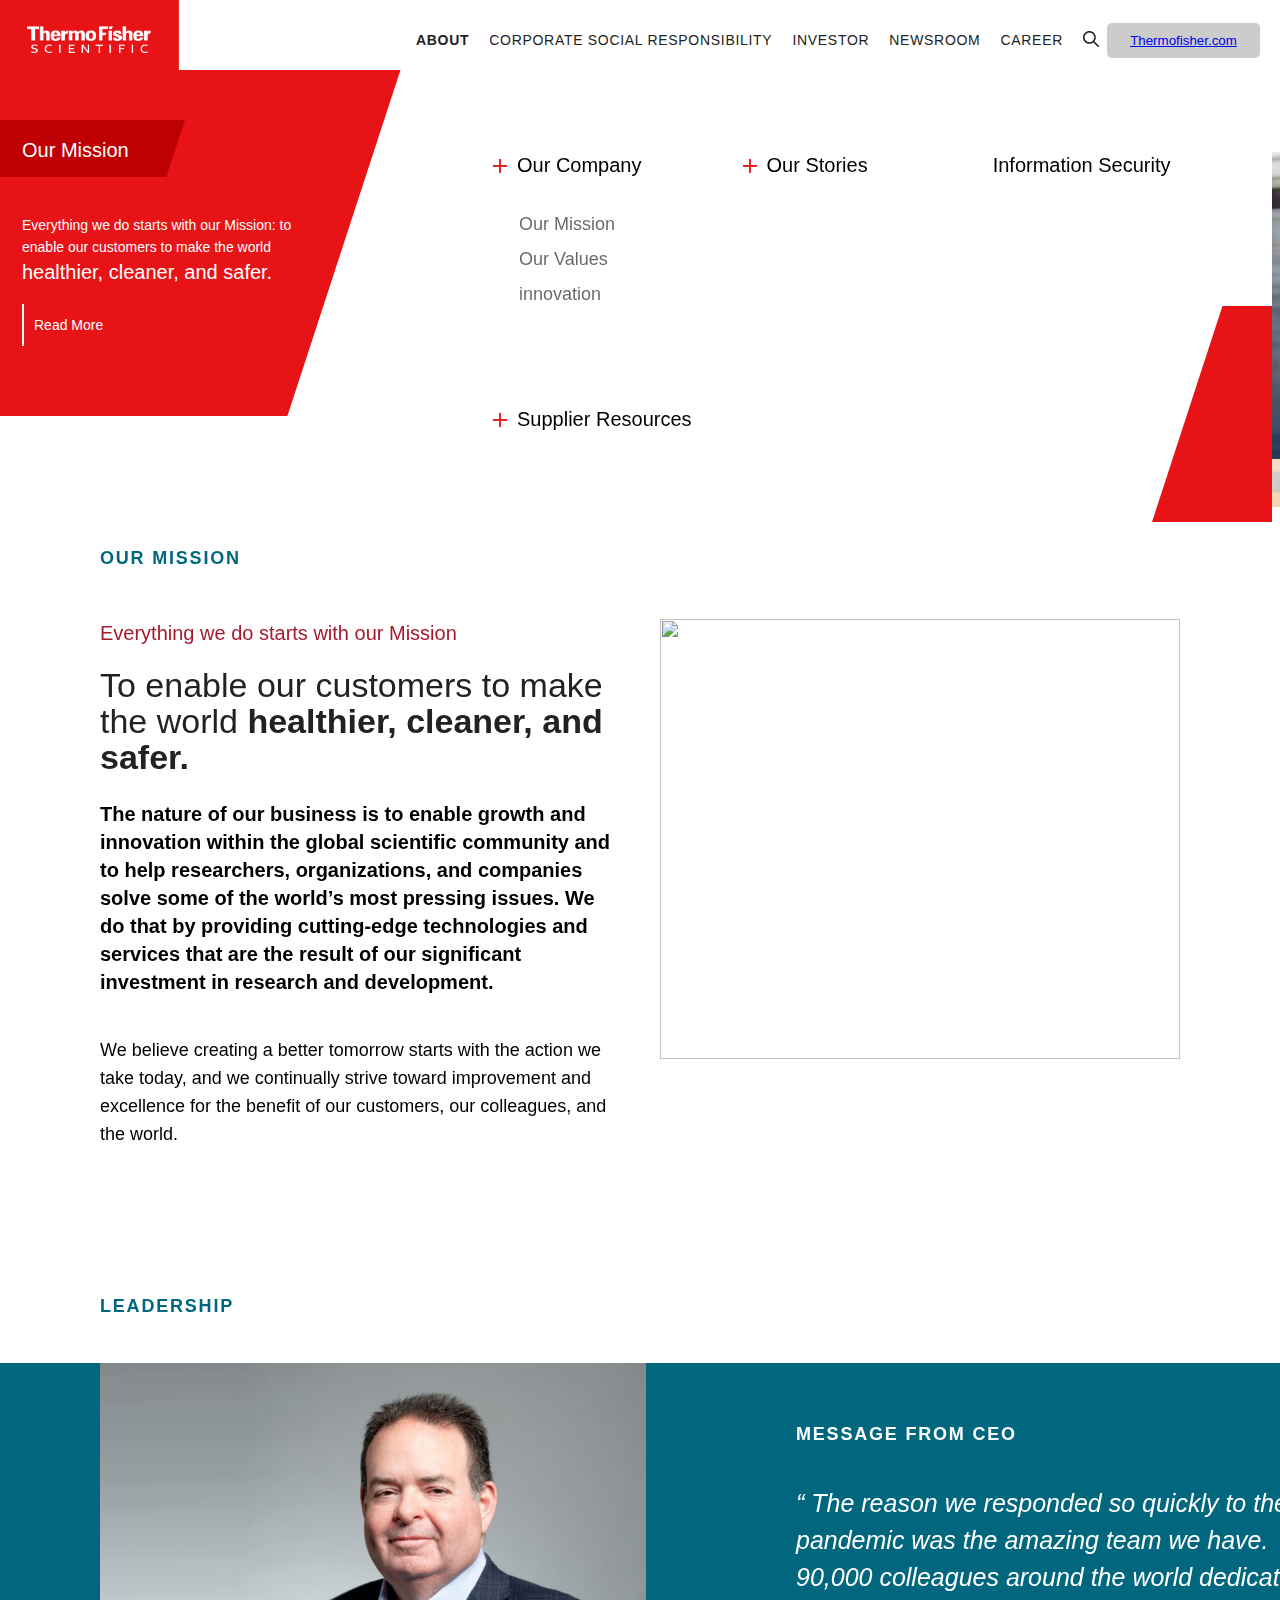
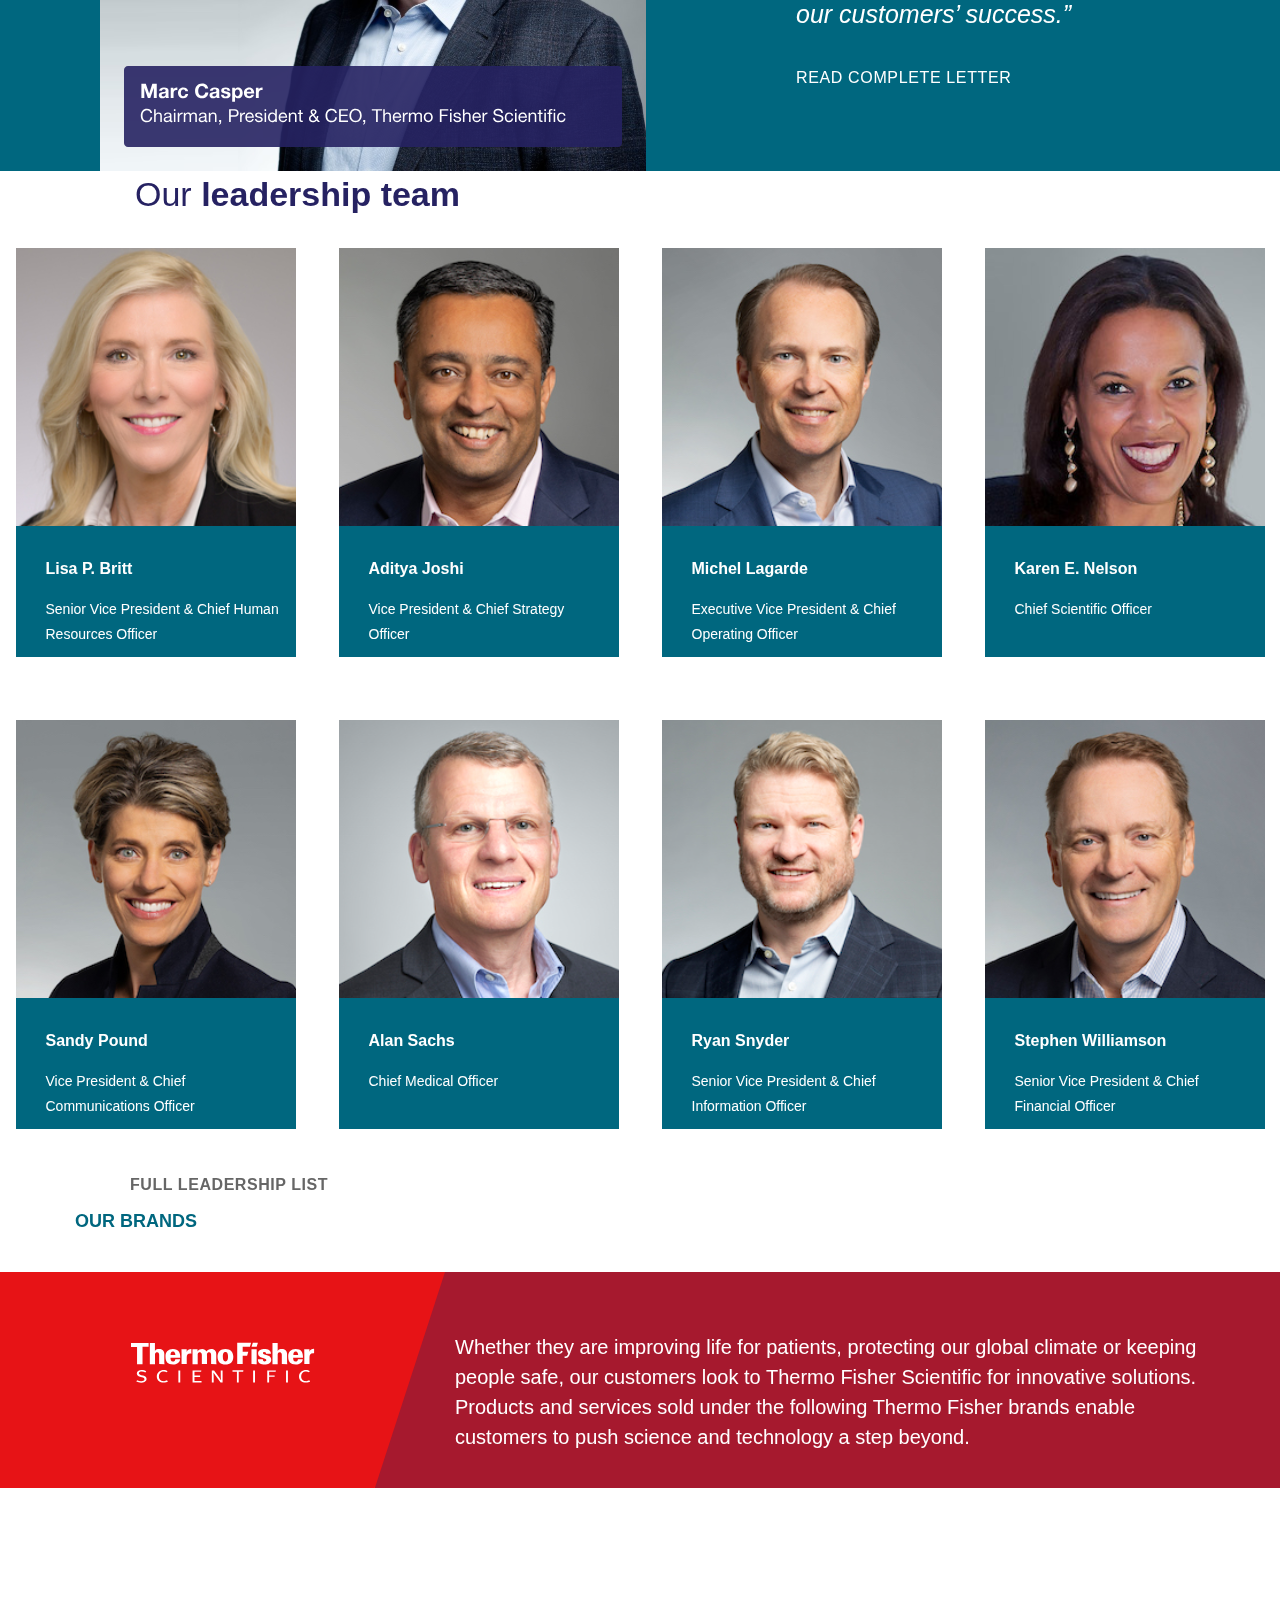
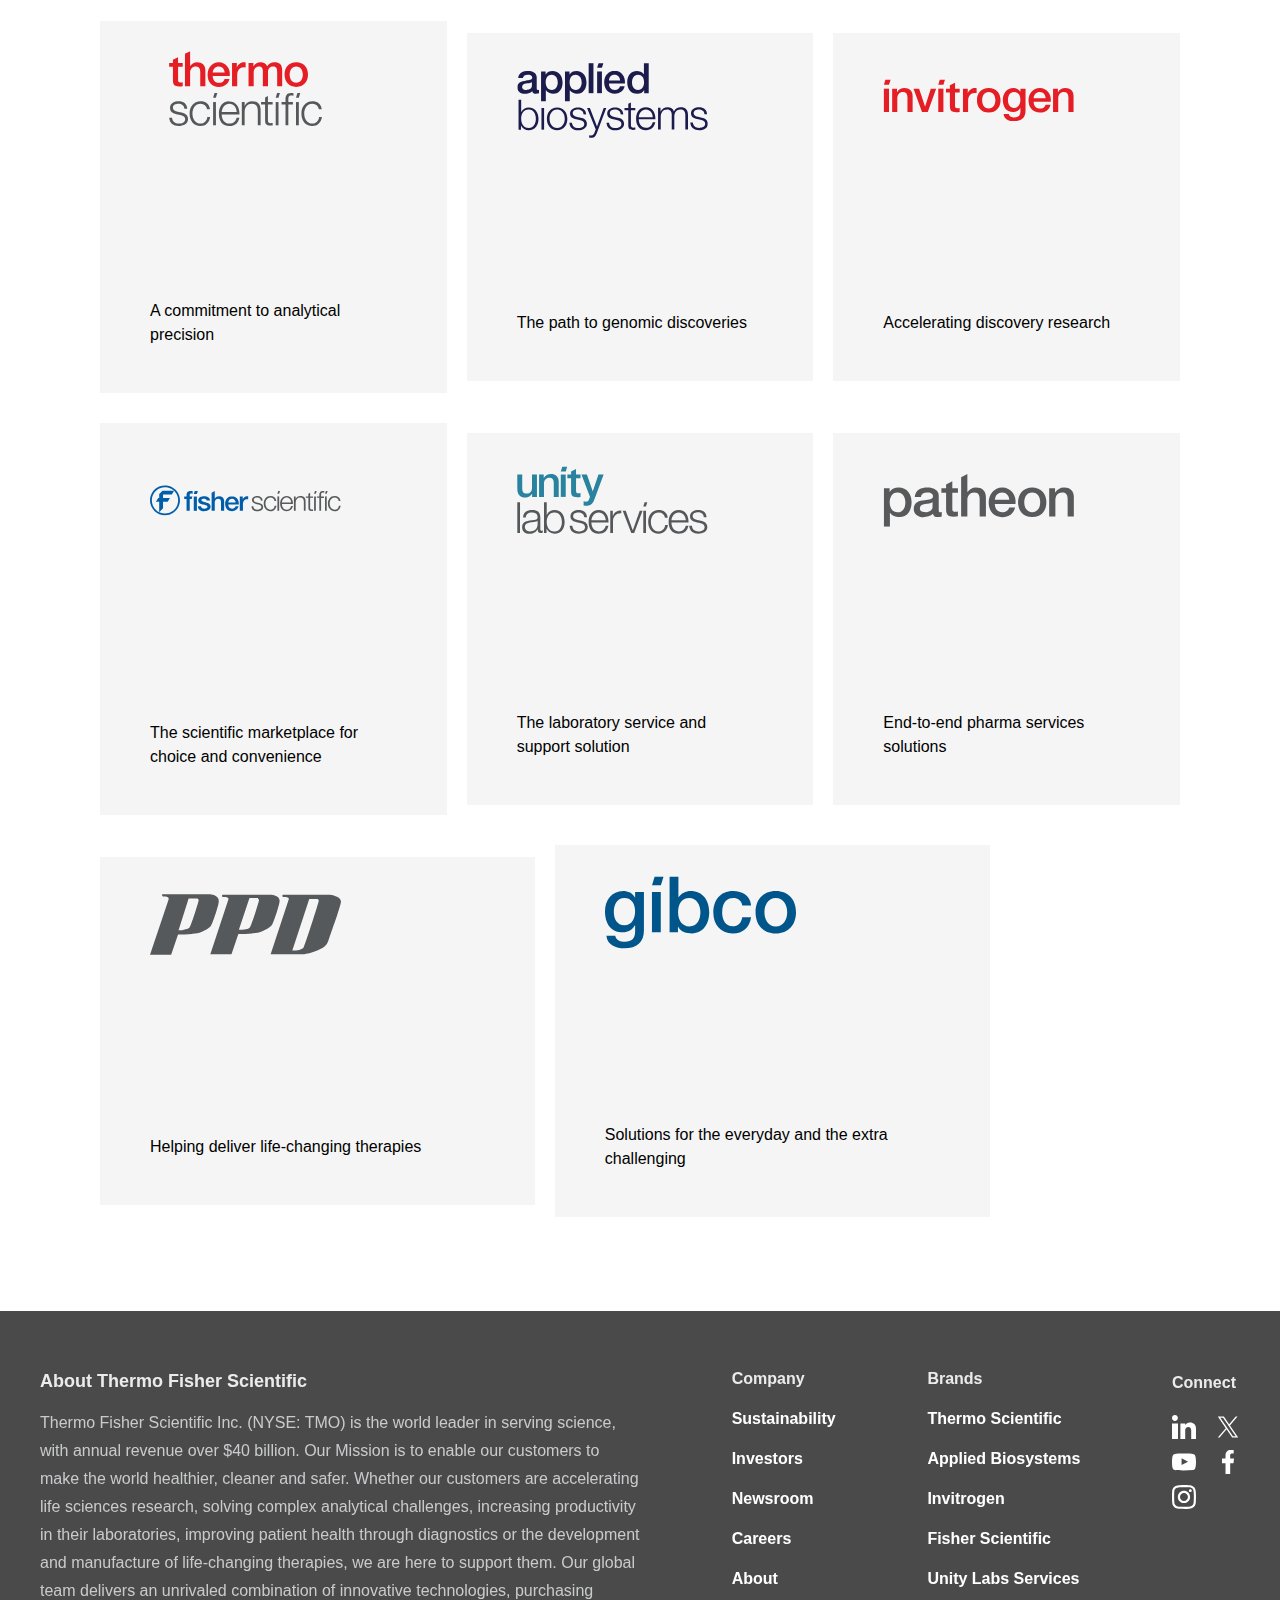
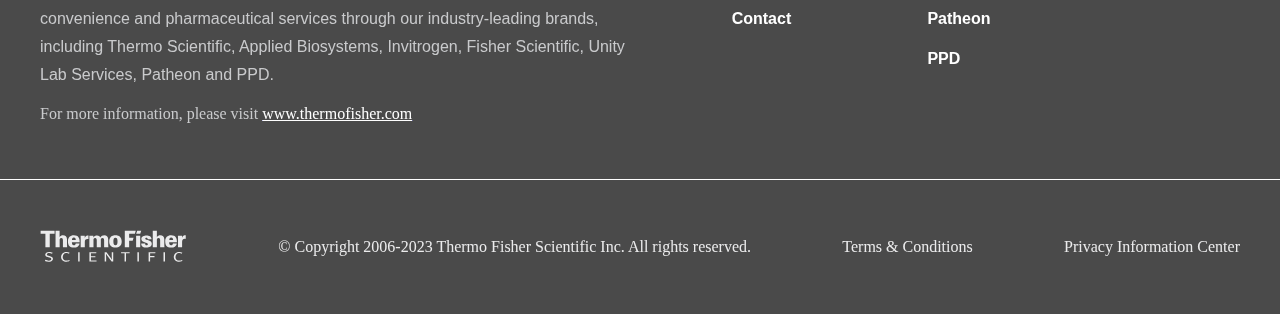
==== commit fabfb716: "latest code aboutnf" ====
--- a/Pages/About/About.html
+++ b/Pages/About/About.html
@@ -394,72 +394,78 @@
         </div>
         <div class="mainn-banner">
           <div class="banner-logos">
-            <div class="logo-single" data-bgcolor="1">
-              <img src="../../Assets/Images/Layer 1 (7).svg" alt="" >
-              <div class="brand-name">
-                <p class="brand-description">
-                  A commitment to analytical precision
-                </p>
-                <div class="custom-description" data-description="Thermo Scientific instruments, equipment, software, services and consumables address a range of needs from sample, material characterization and chemical analysis to clinical diagnoses and biological-based therapeutics manufacturing."></div>
-              </div>
-            </div>
-            <div class="logo-single" data-bgcolor="2">
-              <img src="../../Assets/Images/Layer 1.svg" alt="">
-              <div class="brand-name">
-                <p class="brand-description">The path to genomic discoveries</p>
-                <div class="custom-description" data-description="Our genomic solutions are trusted to address a variety of basic, commercial and clinical research applications in fields such as cancer diagnostics, human identification testing and animal health, as well as inherited and infectious disease."></div>
-              </div>
-            </div>
-            <div class="logo-single" data-bgcolor="3">
-              <img src="../../Assets/Images/Layer 1 (1).svg" alt="">
-              <div class="brand-name">
-                <p class="brand-description">Accelerating discovery research</p>
-                <div class="custom-description" data-description="From antibodies and protein purification to gene editing and cell analysis, Invitrogen™ protein biology, molecular biology and cell imaging and analysis products help scientists conduct biological and bio-medical research and discover new drugs."></div>
-              </div>
-            </div>
-            <div class="logo-single" data-bgcolor="4">
-              <img src="../../Assets/Images/Layer 1 (2).svg" alt="" style="width: 191px; height: 95px;">
-              <div class="brand-name">
-                <p class="brand-description">
-                  The scientific marketplace for choice and convenience
-                </p>
-                <div class="custom-description" data-description="The Fisher Scientific channel offers customers convenient access to a complete portfolio of laboratory equipment, chemicals, supplies and services used in the scientific research, healthcare and science education markets."></div>
-              </div>
-            </div>
-            <div class="logo-single" data-bgcolor="5">
-              <img src="../../Assets/Images/Layer 1 (3).svg" alt="">
-              <div class="brand-name">
-                <p class="brand-description">
-                  The laboratory service and support solution
-                </p>
-                <div class="custom-description" data-description="As lab service and support experts and partners, the Unity Lab Services team provides training, equipment servicing and asset management, as well as dedicated supply management to maximize operational productivity."></div>
-              </div>
-            </div>
-            <div class="logo-single" data-bgcolor="6">
-              <img src="../../Assets/Images/Layer 1 (4).svg" alt="">
-              <div class="brand-name">
-                <p class="brand-description">
-                  End-to-end pharma services solutions
-                </p>
-                <div class="custom-description" data-description="Our pharmaceutical services provide industry leading CDMO and clinical trial solutions to companies of all sizes. With more than 65 locations around the world, we provide an end-to-end drug development offering that includes API, biologics, viral vector services, cGMP plasmids, early and late phase ..."></div>
-              </div>
-            </div>
-            <div class="logo-single" data-bgcolor="7">
-              <img src="../../Assets/Images/Layer 1 (6).svg" alt="">
-              <div class="brand-name">
-                <p class="brand-description">
-                  Helping deliver life-changing therapies
-                </p>
-                <div class="custom-description" data-description="Our broad range of clinical development and analytical services enables Thermo Fisher Scientific customers to drive innovation and increase drug development productivity. Recognized for accelerating promising medicines from early development through regulatory approval and market access..."></div>
-              </div>
-            </div>
-            <div class="logo-single" data-bgcolor="8">
-              <img src="../../Assets/Images/Layer 1 (5).svg" alt="">
-              <div class="brand-name">
-                <p class="brand-description">
-                  Solutions for the everyday and the extra challenging
-                </p>
-                <div class="custom-description" data-description="Our broad range of clinical development and analytical services enables Thermo Fisher Scientific customers to drive innovation and increase drug development productivity. Recognized for accelerating promising medicines from early development through regulatory approval and market access..."></div>
+            <div class="deff">
+              <div class="logo-single" data-bgcolor="1">
+                <img src="../../Assets/Images/Layer 1 (7).svg" alt="" >
+                <div class="brand-name">
+                  <p class="brand-description">
+                    A commitment to analytical precision
+                  </p>
+                  <div class="custom-description" data-description="Thermo Scientific instruments, equipment, software, services and consumables address a range of needs from sample, material characterization and chemical analysis to clinical diagnoses and biological-based therapeutics manufacturing."></div>
+                </div>
+              </div>
+              <div class="logo-single" data-bgcolor="2">
+                <img src="../../Assets/Images/Layer 1.svg" alt="">
+                <div class="brand-name">
+                  <p class="brand-description">The path to genomic discoveries</p>
+                  <div class="custom-description" data-description="Our genomic solutions are trusted to address a variety of basic, commercial and clinical research applications in fields such as cancer diagnostics, human identification testing and animal health, as well as inherited and infectious disease."></div>
+                </div>
+              </div>
+              <div class="logo-single" data-bgcolor="3">
+                <img src="../../Assets/Images/Layer 1 (1).svg" alt="">
+                <div class="brand-name">
+                  <p class="brand-description">Accelerating discovery research</p>
+                  <div class="custom-description" data-description="From antibodies and protein purification to gene editing and cell analysis, Invitrogen™ protein biology, molecular biology and cell imaging and analysis products help scientists conduct biological and bio-medical research and discover new drugs."></div>
+                </div>
+              </div>
+            </div>
+            <div class="deff">
+              <div class="logo-single" data-bgcolor="4">
+                <img src="../../Assets/Images/Layer 1 (2).svg" alt="" style="width: 191px; height: 95px;">
+                <div class="brand-name">
+                  <p class="brand-description">
+                    The scientific marketplace for choice and convenience
+                  </p>
+                  <div class="custom-description" data-description="The Fisher Scientific channel offers customers convenient access to a complete portfolio of laboratory equipment, chemicals, supplies and services used in the scientific research, healthcare and science education markets."></div>
+                </div>
+              </div>
+              <div class="logo-single" data-bgcolor="5">
+                <img src="../../Assets/Images/Layer 1 (3).svg" alt="">
+                <div class="brand-name">
+                  <p class="brand-description">
+                    The laboratory service and support solution
+                  </p>
+                  <div class="custom-description" data-description="As lab service and support experts and partners, the Unity Lab Services team provides training, equipment servicing and asset management, as well as dedicated supply management to maximize operational productivity."></div>
+                </div>
+              </div>
+              <div class="logo-single" data-bgcolor="6">
+                <img src="../../Assets/Images/Layer 1 (4).svg" alt="">
+                <div class="brand-name">
+                  <p class="brand-description">
+                    End-to-end pharma services solutions
+                  </p>
+                  <div class="custom-description" data-description="Our pharmaceutical services provide industry leading CDMO and clinical trial solutions to companies of all sizes. With more than 65 locations around the world, we provide an end-to-end drug development offering that includes API, biologics, viral vector services, cGMP plasmids, early and late phase ..."></div>
+                </div>
+              </div>
+            </div>
+            <div class="deff">
+              <div class="logo-single" data-bgcolor="7">
+                <img src="../../Assets/Images/Layer 1 (6).svg" alt="">
+                <div class="brand-name">
+                  <p class="brand-description">
+                    Helping deliver life-changing therapies
+                  </p>
+                  <div class="custom-description" data-description="Our broad range of clinical development and analytical services enables Thermo Fisher Scientific customers to drive innovation and increase drug development productivity. Recognized for accelerating promising medicines from early development through regulatory approval and market access..."></div>
+                </div>
+              </div>
+              <div class="logo-single" data-bgcolor="8">
+                <img src="../../Assets/Images/Layer 1 (5).svg" alt="">
+                <div class="brand-name">
+                  <p class="brand-description">
+                    Solutions for the everyday and the extra challenging
+                  </p>
+                  <div class="custom-description" data-description="Our broad range of clinical development and analytical services enables Thermo Fisher Scientific customers to drive innovation and increase drug development productivity. Recognized for accelerating promising medicines from early development through regulatory approval and market access..."></div>
+                </div>
               </div>
             </div>
           </div>
--- a/Pages/About/About.css
+++ b/Pages/About/About.css
@@ -599,15 +599,19 @@
   width: 100%;
   height: 216px;
 }
+  
+          
 .banner-logos {
-  display: flex;
+  /* display: flex; */
   align-items: center;
-  /* width: 100%; */
+  width: 100%;
   gap: 20px;
-  flex-wrap: wrap;
+  flex-wrap: nowrap;
   margin-top: 30px;
-  margin-bottom: 30px;
-  padding-left: 70px;
+  margin: 0px;
+  padding: 0px;
+  margin: 100px;
+  height: auto;
 }
 .banner-right-text {
   position: absolute;
@@ -628,8 +632,8 @@
   height: 40.8px;
 }
 .logo-single {
-  width: 23%;
-  height: 353px;
+  width: 31%;
+  height: auto;
   background-color: #f5f5f5;
   padding: 30px 50px;
   position: relative;
@@ -1123,12 +1127,14 @@
   line-height: 30px;
   text-align: center;
  }
- .mainn-banner{
+
+ .mainn-banner {
   display: flex;
   align-items: center;
   justify-content: center;
   width: 100%;
- }
+  height: auto;
+}
 @media only screen and (max-width: 850px) {
   .main-about {
     width: 100%;
@@ -1462,6 +1468,10 @@
   transition: all 0.3s ease;
 }
 
+.deff {
+  flex-wrap: wrap !important;
+  padding: 10px 40px !important;
+}
 .logo-single:hover {
   color: #fff;
   padding: 20px 40px;
@@ -1820,6 +1830,9 @@
 @media only screen and (min-width: 2900px) {
   .main-about .description, .mission-about-titile {
     font: 49px "Helvetica Neue LT W1G", Helvetica;
+    font: 45px "Helvetica Neue LT W1G", Helvetica;
+    font-weight: 700;
+    line-height: 38px;
     color: #00677f;
     font-style: normal;
     font-weight: 700;
@@ -1860,8 +1873,9 @@
 
 .mission-top {
   font: 75px "Helvetica Neue LT W1G", Helvetica;
+  font: 50px "Helvetica Neue LT W1G", Helvetica;
   font-weight: 500;
-  line-height: 35px;
+  line-height: 60px;
   text-align: left;
   color: #a6192e;
 }
@@ -1878,9 +1892,9 @@
 padding-top: 10px;
 }
 .mission-third {
-font: 60px "Helvetica Neue LT W1G", Helvetica;
+font: 30px "Helvetica Neue LT W1G", Helvetica;
 font-weight: 700;
-line-height: 90px;
+line-height: 40px;
 text-align: left;
 padding-top: 5px;
 }
@@ -1895,9 +1909,9 @@
   object-fit: cover;
 }
 .mission-last {
-font: 60px "Helvetica Neue LT W1G", Helvetica;
+font: 30px "Helvetica Neue LT W1G", Helvetica;
 font-weight: 400;
-line-height: 90px;
+line-height: 40px;
 text-align: left;
 padding-top: 20px;
 }
@@ -1995,4 +2009,48 @@
   height:auto;
   object-fit: cover;
 }
-}+}
+
+
+.deff {
+  display: flex;
+  align-items: center;
+  width: 100%;
+  height: auto;
+  gap: 20px;
+  flex-wrap: nowrap;
+  margin-top: 30px;
+  margin-bottom: 20px;
+  padding: 0px;
+}
+
+@media only screen and (min-width: 2900px) {
+  .logo-single > img {
+    transition: filter 0.3s ease, transform 0.3s ease;
+    width: 234px;
+    height: 126px;
+  }
+  .brand-description{
+    font: 40px "Helvetica Neue LT W1G", Helvetica;
+    font-weight: 500;
+    line-height: 41px;
+    text-align: left;
+    margin-top: 170px;
+}
+.logo-single:hover .brand-name .custom-description::before {
+  content: attr(data-description);
+  display: block;
+  font-weight: bold;
+  font: 40px "Helvetica Neue LT W1G", Helvetica;
+  font-weight: 500;
+  line-height: 50px;
+  text-align: left;
+  margin-top: 10px;
+}
+.logo-single:hover img {
+  filter: invert(100%) sepia(100%) saturate(0%) hue-rotate(100deg);
+  margin-bottom: 10px;
+  transform: scale(0.9);
+  margin-left: -9px;
+}
+}
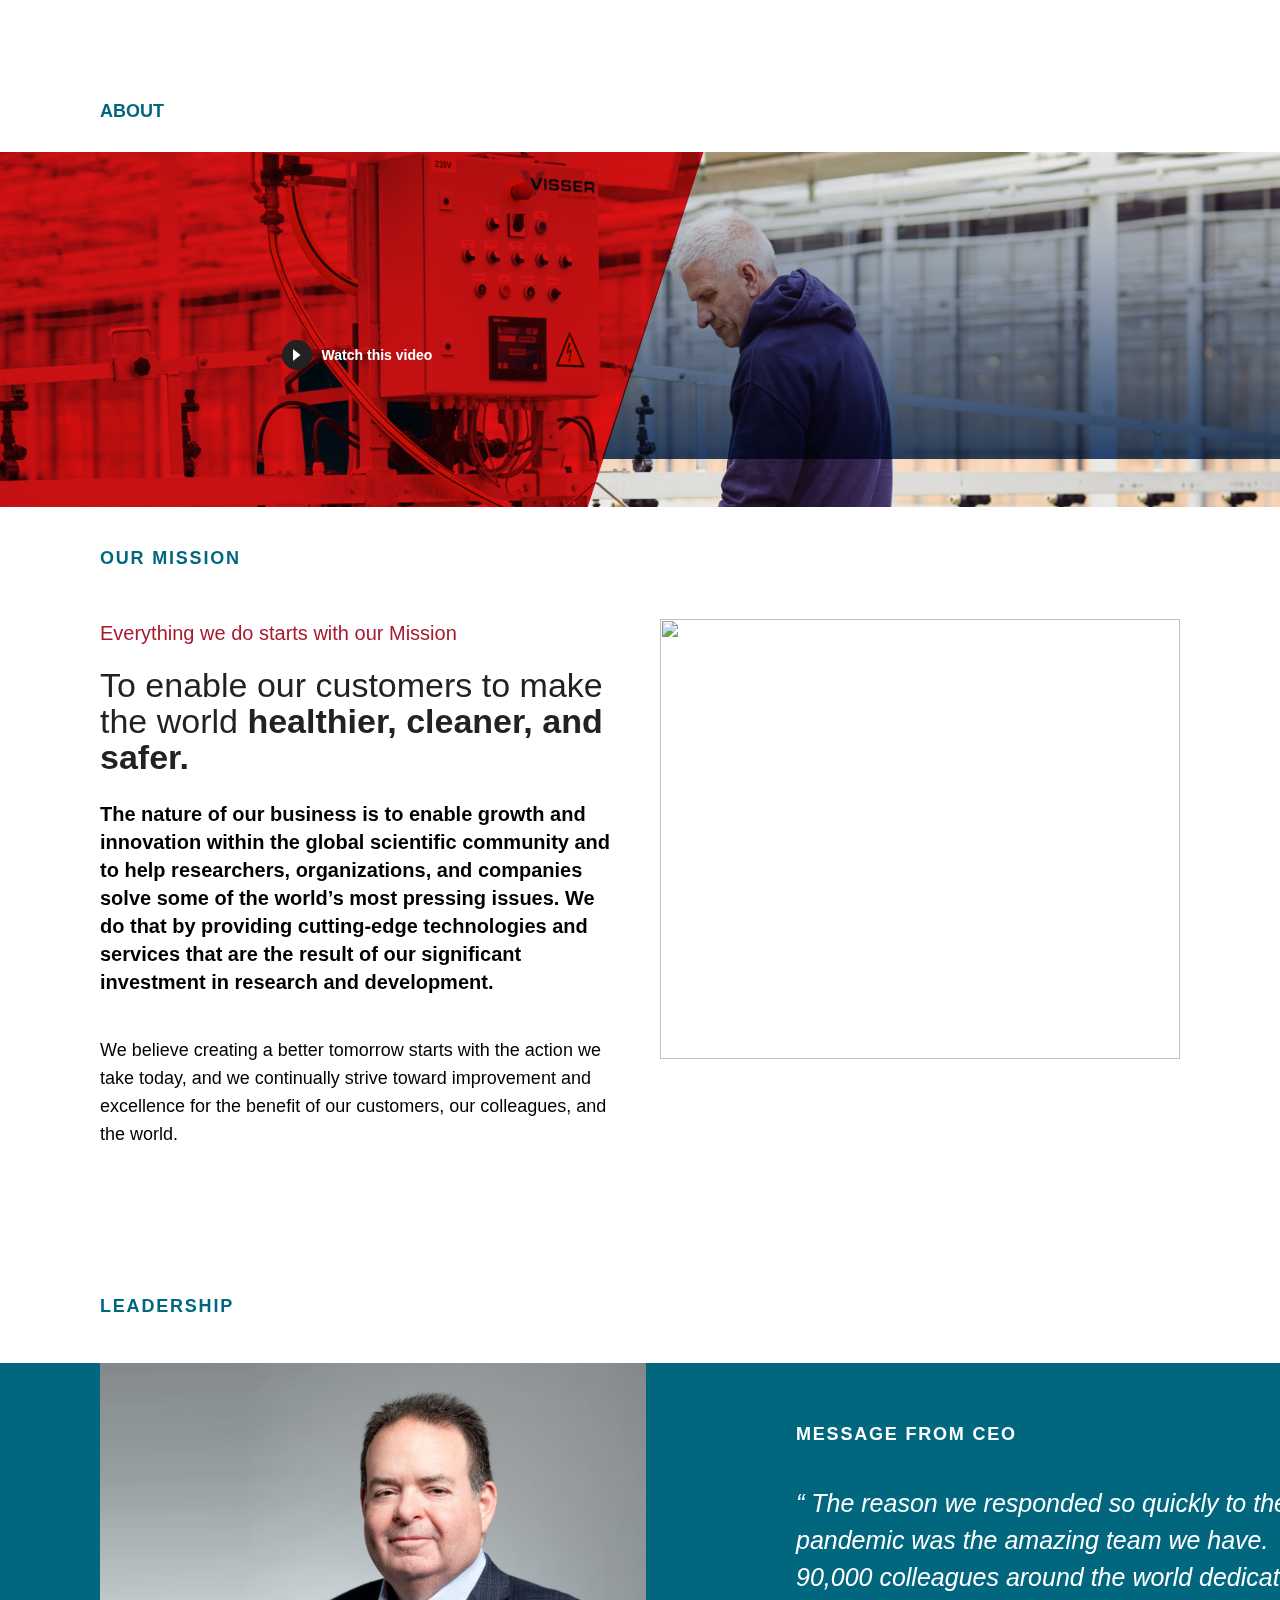
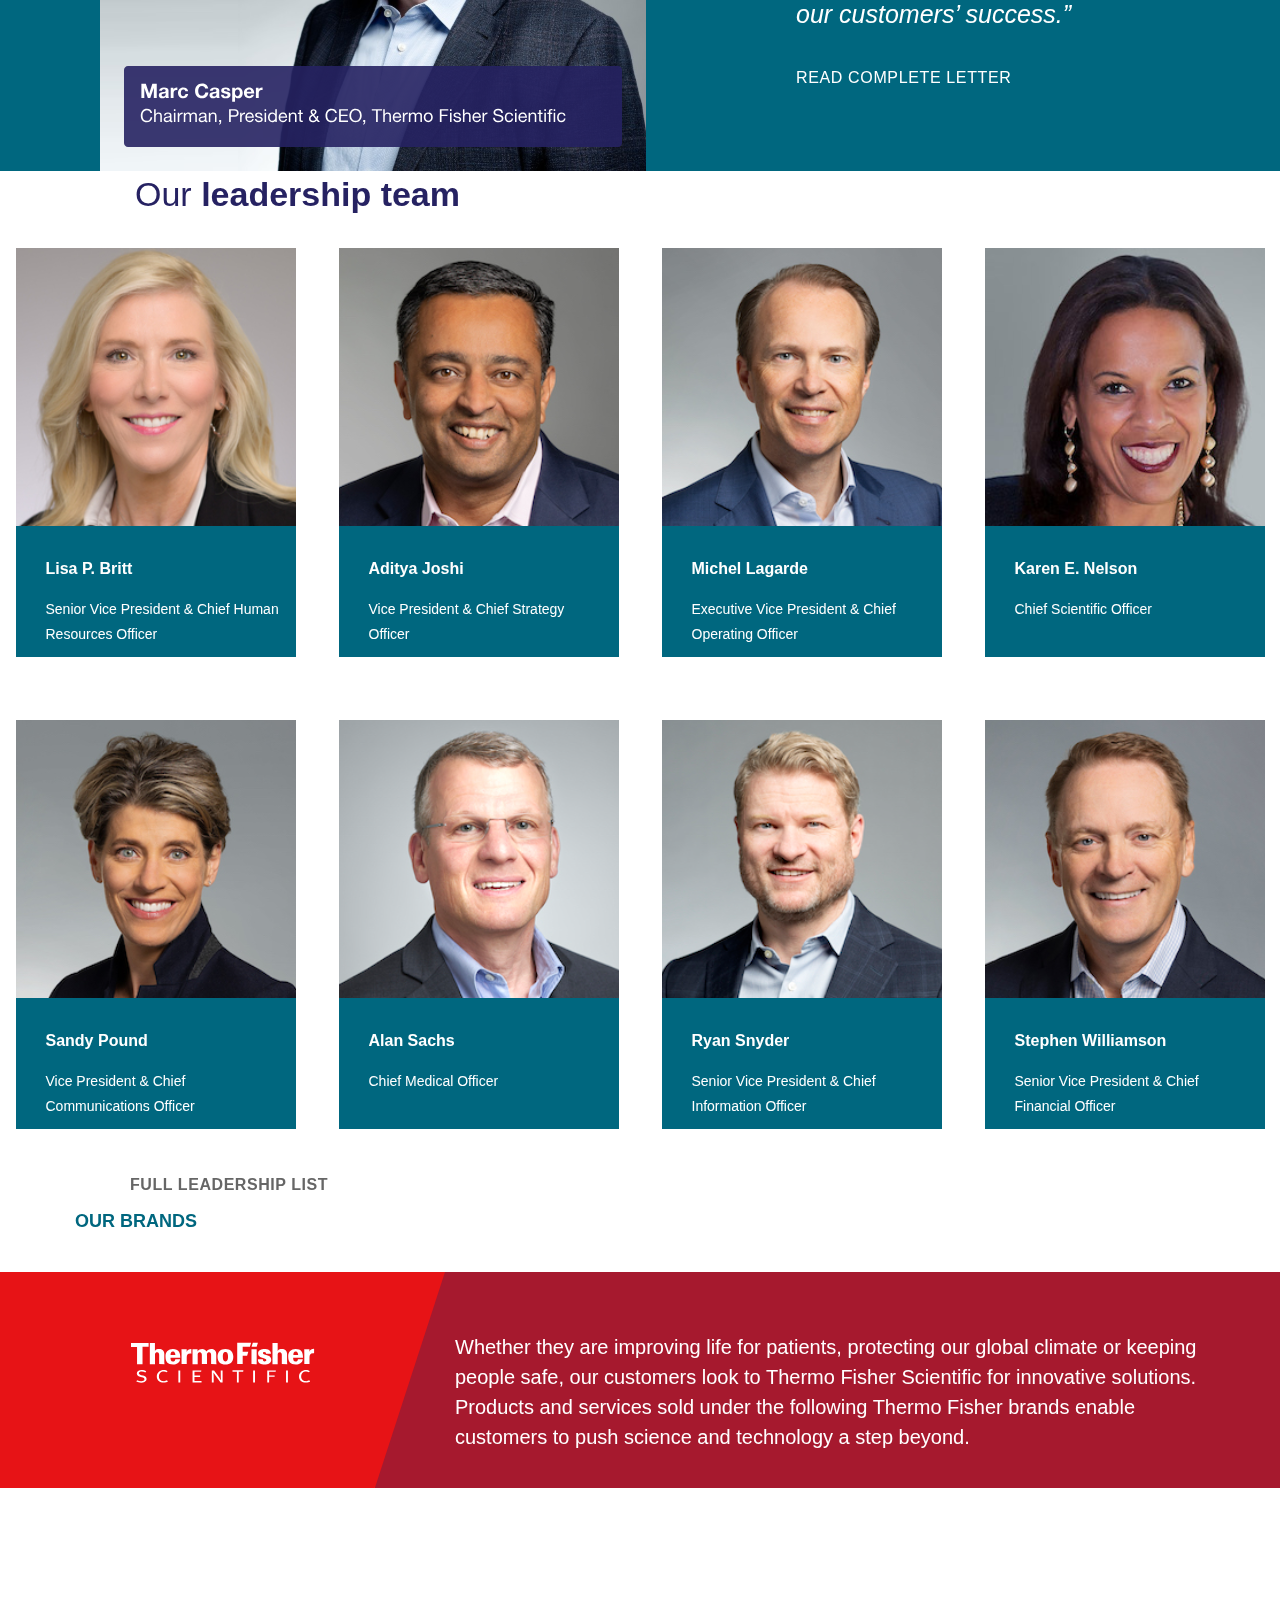
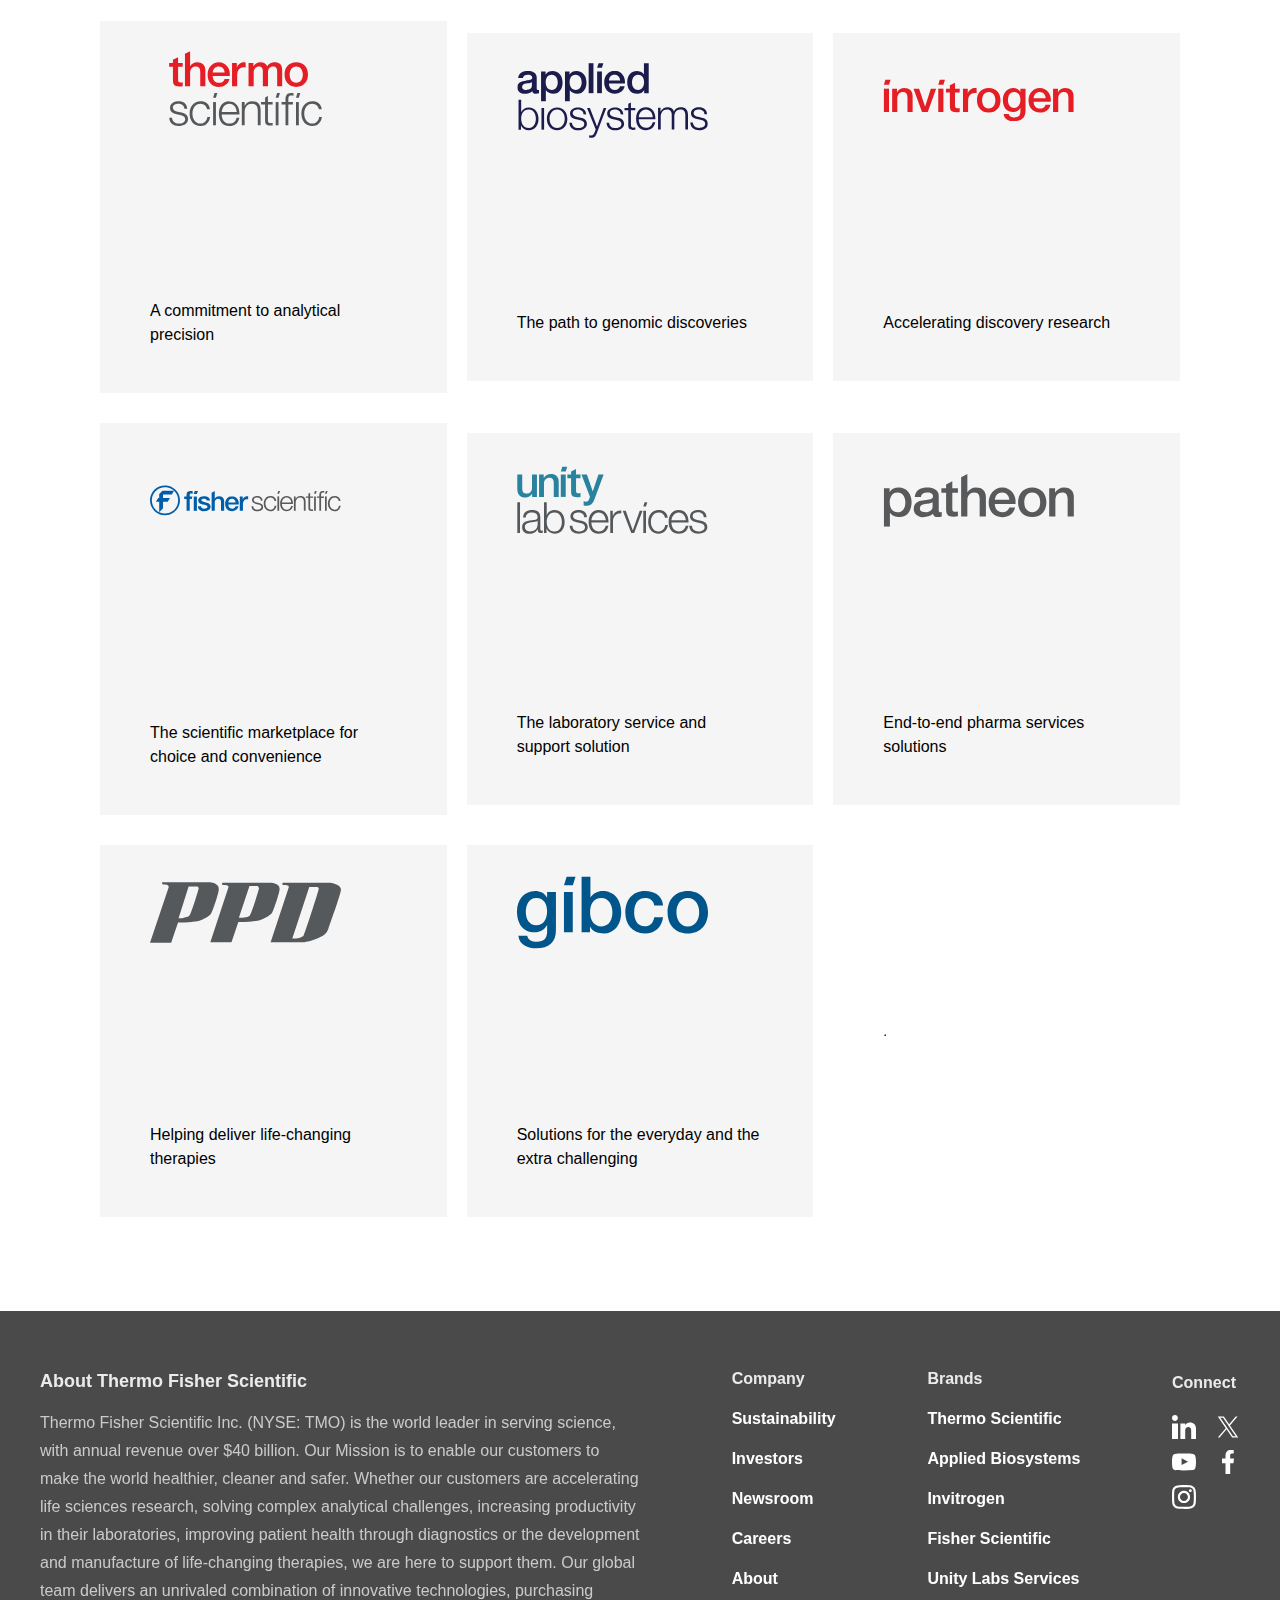
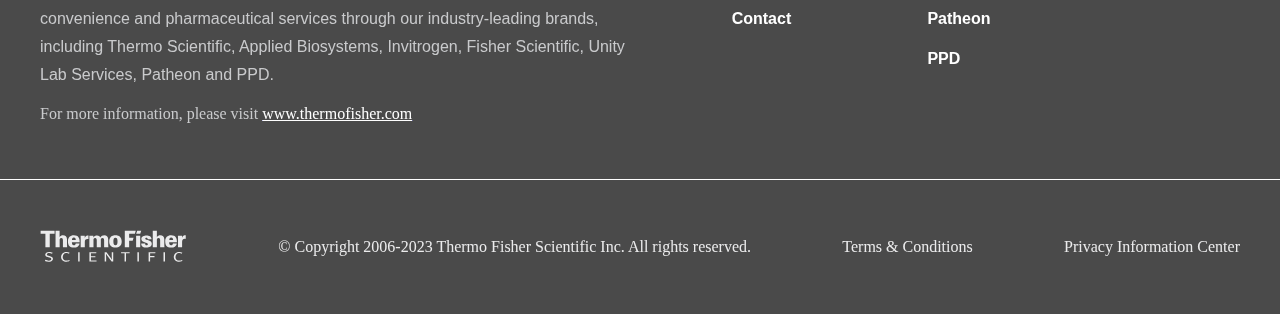
==== commit 6f014b09: "fss" ====
--- a/Pages/About/About.html
+++ b/Pages/About/About.html
@@ -5,119 +5,86 @@
     <meta name="viewport" content="width=device-width, initial-scale=1.0">
     <title>About</title>
     <link rel="stylesheet" href="./About.css">
-    <style>
-      .menubar {
-        display: inline-block;
-        cursor: pointer;
-      }
-      #myLinks {
+    <style> 
+      .menubar{
+      display: inline-block;
+      cursor: pointer;
+    }
+    #myLinks{
         top: 20px;
         left: 0px;
         width: 100%;
         background: #fff;
-      }
-
-      .bar1,
-      .bar2,
-      .bar3 {
-        width: 35px;
-        height: 5px;
-        background-color: #333;
-        margin: 6px 0;
-        transition: 0.4s;
-      }
-
-      .change .bar1 {
-        transform: translate(0, 11px) rotate(-45deg);
-      }
-
-      .change .bar2 {
-        opacity: 0;
-      }
-
-      .change .bar3 {
-        transform: translate(0, -11px) rotate(45deg);
-      }
-
-      .topnav {
-        overflow: hidden;
-        background-color: #fff;
-        position: fixed;
-        width: 100%;
-        top: 0;
-        padding: 10px 20px;
-        z-index: 12;
-        /* display: flex; */
-        align-items: center;
-      }
-
-      .topnav #myLinks {
-        display: none;
-      }
-      .topnav ul {
-        padding-left: 0;
-      }
-      .topnav li {
-        color: #000;
-        padding: 14px 16px;
-        text-decoration: none;
-        font-size: 17px;
-        display: block;
-      }
-      .topnav li.active {
-        background-color: #fff;
-      }
-      .topnav a.icon {
-        background: #fff;
-        display: block;
-        position: absolute;
-        right: 70px;
-        top: 10px;
-      }
-
-      .dropdown-container {
-        display: none;
-        color: #000;
-      }
-      .dropdown-left {
-        width: 40%;
-      }
-    </style>
+    }
+    
+    .bar1, .bar2, .bar3 {
+      width: 35px;
+      height: 5px;
+      background-color: #333;
+      margin: 6px 0;
+      transition: 0.4s;
+    }
+    
+    .change .bar1 {
+      transform: translate(0, 11px) rotate(-45deg);
+    }
+    
+    .change .bar2 {opacity: 0;}
+    
+    .change .bar3 {
+      transform: translate(0, -11px) rotate(45deg);
+    } 
+        
+        .topnav {
+          overflow: hidden;
+          background-color: #fff;
+          position: fixed;
+          width: 100%;
+          top: 0;
+          padding: 10px 20px;
+          z-index: 12;
+          align-items: center;
+        }
+        #myLinks>li {
+        border-bottom: 3px solid #9f9f9f;
+    }
+    
+    
+        .topnav #myLinks {
+          display: none;
+        }
+        .topnav ul{
+          padding-left: 0;
+        }
+        .topnav li {
+          color: #000;
+          padding: 14px 16px;
+          text-decoration: none;
+          font-size: 17px;
+          display: block;
+        }
+        .topnav li.active{
+          background-color: #fff;
+        }
+        .topnav a.icon {
+          background: #fff;
+          display: block;
+          position: absolute;
+          right: 50px;
+          top: 10px;
+        }
+        
+        .dropdown-container {
+          display: none;
+          color: #000;
+        }
+        .dropdown-left{
+          width: 40%;
+        }
+        </style>
 </head>
 <body>
-  <div class="mobile-container">
-    <!-- Top Navigation Menu -->
-    <div class="topnav">
-      <a href="#home">
-        <div class="navlogo mob">
-          <img
-            id="logo"
-            src="../../Assets/Images/mob-tf-logo.png"
-            alt=""
-          /></div
-      ></a>
-      <ul id="myLinks">
-        <li class="dropdown-btn" href="#news">About</li>
-        <ul class="dropdown-container">
-          <li href="#">Link 1</li>
-          <li href="#">Link 2</li>
-          <li href="#">Link 3</li>
-        </ul>
-        <li href="#contact">Corporate Social Responsibility</li>
-        <li href="#about">Investors</li>
-        <li>Newsroom</li>
-        <li>Careers</li>
-      </ul>
-      <a href="javascript:void(0);" class="icon" onclick="myFunction(this)">
-        <div class="menubar">
-          <div class="bar1"></div>
-          <div class="bar2"></div>
-          <div class="bar3"></div>
-        </div>
-      </a>
-    </div>
-    <!-- End smartphone / tablet look -->
-  </div>
+
   <script>
     function myFunction(y) {
       var x = document.getElementById("myLinks");
@@ -129,423 +96,321 @@
       y.classList.toggle("change");
     }
   </script>
-  <div class="desk-nav">
-    <div class="navbar">
-      <a href="/Pages/HomePage/Home.html">
-        <div class="navlogo">
-          <img id="logo" src="../../Assets/Images/logo.png" alt="" />
-        </div>
-      </a>
-      <div class="menulinks">
-        <div class="menu">
-          <ul>
-            <li id="about-menu-item" class="">
-              <a id="about-link" class="" href="javascript:void(0)">ABOUT</a>
-            </li>
-            <li id="csr-menu-item" class="">
-              <a id="csr-link" class="" href="../CSR/Csr.html"
-                >CORPORATE SOCIAL RESPONSIBILITY</a
-              >
-            </li>
-            <li id="investor-menu-item" class="">
-              <a id="investor-link" class="" href="../CSR/Csr.html"
-                >INVESTOR</a
-              >
-            </li>
-            <li id="newsroom-menu-item" class="">
-              <a id="newsroom-link" class="" href="javascript:void(0)"
-                >NEWSROOM</a
-              >
-            </li>
-            <li id="career-menu-item" class="">
-              <a id="career-link" class="" href="/career">CAREER</a>
-            </li>
-          </ul>
-        </div>
-        <div class="search-icon">
-          <img src="../../Assets/Images/Search.png" alt="" />
-        </div>
-        <button class="button">
-          <a href="https://www.thermofisher.com/">Thermofisher.com</a>
-          <img
-            class="link-img"
-            src="../../Assets/Images/external-link.png"
-            alt=""
-          />
-        </button>
-      </div>
-    </div>
-    <div id="dropdown" class="dropdown">
-      <div class="dropdown-left">
-        <div class="dropdown-left-img">
-          <img src="../../Assets/Images/ss.svg" alt="" />
-        </div>
-        <div class="dropdown-left-top">
-          <img src="../../Assets/Images/dropa.svg" alt="" />
-          <p class="dropdown-top-text">Our Mission</p>
-        </div>
-        <p class="dropdown-left-mid">
-          Everything we do starts with our Mission: to <br /> enable our
-          customers to make the world <br />
+  
+  
+  <div  class="main-about">
+    <div class="description">ABOUT</div>
+    <div class="main-about-img">
+      <img src="../../Assets/Images/about-main.png" alt="Main Image" />
+      <div class="main-overlay">
+        <div class="play">
+            <div class="round">
+              <img src="../../Assets/Images/play.svg" alt="" /> 
+            </div>
+            <p class="play-btn">Watch this video</p>
+          </div>
+          <div class="left-main-overlay">
+          <img src="../../Assets/Images/main-overlay.svg" alt="" />
+         
+        </div>
+        <div class="right-main-overlay">
+           <img src="../../Assets/Images/mainn-overlay.svg" alt="" /> 
+        </div>
+        
+      </div>
+    </div>
+  </div>
+  
+  <div class="mission-about">
+    <p class="mission-about-titile">OUR MISSION</p>
+    <div class="mission-main-about">
+      <div class="mission-about-left">
+        <p class="mission-top">
+          Everything we do starts with our Mission
+        </p>
+        <p class="mission-second">
+          To enable our customers to make the world
           <span>healthier, cleaner, and safer.</span>
         </p>
-        <div class="dropdown-left-bottom">
-          <img src="../../Assets/Images/dropd.svg" alt="" />
-          <p class="bottom-text">Read More</p>
-        </div>
-      </div>
-      <div class="dropdown-mid">
-        <div class="main-dropdown">
-          <div style="margin-bottom:18px !important;"class="dropdown-header">
-            <img src="../../Assets/Images/Icon1.png" alt="" />
+        <p class="mission-third">
+          The nature of our business is to enable growth and innovation within
+          the global scientific community and to help researchers,
+          organizations, and companies solve some of the world’s most pressing
+          issues. We do that by providing cutting-edge technologies and
+          services that are the result of our significant investment in
+          research and development.
+        </p>
+        <p class="mission-last">
+          We believe creating a better tomorrow starts with the action we take
+          today, and we continually strive toward improvement and excellence
+          for the benefit of our customers, our colleagues, and the world.
+        </p>
+      </div>
+      <div class="mission-about-right">
+        <img src="../../Assets/Images/mission-about.svg" alt="" />
+      </div>
+    </div>
+  </div>
+<div class="leadership">
+ <p class="leadership-heading">LEADERSHIP</p>
+  <div class="leadership-main">
+    <div class="leaderhsip-left">
+      <img src="../../Assets/Images/founder.svg" alt="" />
+    </div>
+    <div class="leadership-right">
+       <div class="leadership-right-top">MESSAGE FROM CEO</div>
+      <div class="leadership-description">
+        “ The reason we responded so quickly to the pandemic was the amazing
+        team we have. 90,000 colleagues around the world dedicated to our
+        customers’ success.” <br>
+       <p class="bottom"> READ COMPLETE LETTER</p>
+      </div>
+      <div class="leadership-bottom"></div>
+    </div>
+  </div> 
+</div>
+  <div class="bottom-title">
+    Our <span>leadership team</span>
+  </div>
+  <div class="leadership-images">
+    <div class="single-image">
+      <img src="../../Assets/Images/Rectangle 19930.svg" alt="Lisa P. Britt">
+      <div class="single-desc">
+        <p class="name">Lisa P. Britt</p>
+        <p class="designation">Senior Vice President & Chief Human Resources Officer</p>
+      </div>
+    </div>
+    <div class="single-image">
+      <img src="../../Assets/Images/Rectangle 19930 (1).svg" alt="Aditya Joshi">
+      <div class="single-desc">
+        <p class="name">Aditya Joshi</p>
+        <p class="designation">Vice President & Chief Strategy Officer</p>
+      </div>
+    </div>
+    <div class="single-image">
+      <img src="../../Assets/Images/Rectangle 19930 (2).svg" alt="Michel Lagarde">
+      <div class="single-desc">
+        <p class="name">Michel Lagarde</p>
+        <p class="designation">Executive Vice President & Chief Operating Officer</p>
+      </div>
+    </div>
+    <div class="single-image">
+      <img src="../../Assets/Images/Rectangle 19930 (6).svg" alt="Karen E. Nelson">
+      <div class="single-desc">
+        <p class="name">Karen E. Nelson</p>
+        <p class="designation">Chief Scientific Officer</p>
+      </div>
+    </div>
+    <div class="single-image">
+      <img src="../../Assets/Images/Rectangle 19930 (3).svg" alt="Sandy Pound">
+      <div class="single-desc">
+        <p class="name">Sandy Pound</p>
+        <p class="designation">Vice President & Chief Communications Officer</p>
+      </div>
+    </div>
+    <div class="single-image">
+      <img src="../../Assets/Images/Rectangle 19930 (4).svg" alt="Alan Sachs">
+      <div class="single-desc">
+        <p class="name">Alan Sachs</p>
+        <p class="designation">Chief Medical Officer</p>
+      </div>
+    </div>
+    <div class="single-image">
+      <img src="../../Assets/Images/Rectangle 19930 (5).svg" alt="Ryan Snyder">
+      <div class="single-desc">
+        <p class="name">Ryan Snyder</p>
+        <p class="designation">Senior Vice President & Chief Information Officer</p>
+      </div>
+    </div>
+    <div class="single-image">
+      <img src="../../Assets/Images/Rectangle 19930 (7).svg" alt="Stephen Williamson">
+      <div class="single-desc">
+        <p class="name">Stephen Williamson</p>
+        <p class="designation">Senior Vice President & Chief Financial Officer</p>
+      </div>
+    </div>
+  </div>
+  <div class="button-mission" >
+    <!-- <img src="../../Assets/Images/redsmall.svg" alt="Dot"> -->
+    <p class="button-text" style="text-transform: capitalize; cursor: pointer;">FULL LEADERSHIP LIST</p>
+  </div>
+  <div class="brands">
+    <div class="brands-title">OUR BRANDS</div>
+    <div class="brand-banner">
+      <div class="banner-left">
+        <img src="../../Assets/Images/Banner1.svg" alt="">
+        <img class="banner-left-img" src="../../Assets/Images/Group.svg" alt="">
+      </div>
+      <div class="banner-right">
+        <img src="../../Assets/Images/Banner2.png" alt="">
+        <p class="banner-right-text">
+          Whether they are improving life for patients, protecting our global
+          climate or keeping people safe, our customers look to Thermo Fisher
+          Scientific for innovative solutions. Products and services sold
+          under the following Thermo Fisher brands enable customers to push
+          science and technology a step beyond.
+        </p>
+      </div>
+    </div>
+    <div class="mainn-banner">
+      <div class="banner-logos">
+        <div class="deff">
+          <div class="logo-single" data-bgcolor="1">
+            <img src="../../Assets/Images/Layer 1 (7).svg" alt="" >
+            <div class="brand-name">
+              <p class="brand-description">
+                A commitment to analytical precision
+              </p>
+              <div class="custom-description" data-description="Thermo Scientific instruments, equipment, software, services and consumables address a range of needs from sample, material characterization and chemical analysis to clinical diagnoses and biological-based therapeutics manufacturing."></div>
+            </div>
+          </div>
+          <div class="logo-single" data-bgcolor="2">
+            <img src="../../Assets/Images/Layer 1.svg" alt="">
+            <div class="brand-name">
+              <p class="brand-description">The path to genomic discoveries</p>
+              <div class="custom-description" data-description="Our genomic solutions are trusted to address a variety of basic, commercial and clinical research applications in fields such as cancer diagnostics, human identification testing and animal health, as well as inherited and infectious disease."></div>
+            </div>
+          </div>
+          <div class="logo-single" data-bgcolor="3">
+            <img src="../../Assets/Images/Layer 1 (1).svg" alt="">
+            <div class="brand-name">
+              <p class="brand-description">Accelerating discovery research</p>
+              <div class="custom-description" data-description="From antibodies and protein purification to gene editing and cell analysis, Invitrogen™ protein biology, molecular biology and cell imaging and analysis products help scientists conduct biological and bio-medical research and discover new drugs."></div>
+            </div>
+          </div>
+        </div>
+        <div class="deff">
+          <div class="logo-single" data-bgcolor="4">
+            <img src="../../Assets/Images/Layer 1 (2).svg" alt="" style="width: 191px; height: 95px;">
+            <div class="brand-name">
+              <p class="brand-description">
+                The scientific marketplace for choice and convenience
+              </p>
+              <div class="custom-description" data-description="The Fisher Scientific channel offers customers convenient access to a complete portfolio of laboratory equipment, chemicals, supplies and services used in the scientific research, healthcare and science education markets."></div>
+            </div>
+          </div>
+          <div class="logo-single" data-bgcolor="5">
+            <img src="../../Assets/Images/Layer 1 (3).svg" alt="">
+            <div class="brand-name">
+              <p class="brand-description">
+                The laboratory service and support solution
+              </p>
+              <div class="custom-description" data-description="As lab service and support experts and partners, the Unity Lab Services team provides training, equipment servicing and asset management, as well as dedicated supply management to maximize operational productivity."></div>
+            </div>
+          </div>
+          <div class="logo-single" data-bgcolor="6">
+            <img src="../../Assets/Images/Layer 1 (4).svg" alt="">
+            <div class="brand-name">
+              <p class="brand-description">
+                End-to-end pharma services solutions
+              </p>
+              <div class="custom-description" data-description="Our pharmaceutical services provide industry leading CDMO and clinical trial solutions to companies of all sizes. With more than 65 locations around the world, we provide an end-to-end drug development offering that includes API, biologics, viral vector services, cGMP plasmids, early and late phase ..."></div>
+            </div>
+          </div>
+        </div>
+        <div class="deff">
+          <div class="logo-single" data-bgcolor="7">
+            <img src="../../Assets/Images/Layer 1 (6).svg" alt="">
+            <div class="brand-name">
+              <p class="brand-description">
+                Helping deliver life-changing therapies
+              </p>
+              <div class="custom-description" data-description="Our broad range of clinical development and analytical services enables Thermo Fisher Scientific customers to drive innovation and increase drug development productivity. Recognized for accelerating promising medicines from early development through regulatory approval and market access..."></div>
+            </div>
+          </div>
+          <div class="logo-single" data-bgcolor="8">
+            <img src="../../Assets/Images/Layer 1 (5).svg" alt="">
+            <div class="brand-name">
+              <p class="brand-description">
+                Solutions for the everyday and the extra challenging
+              </p>
+              <div class="custom-description" data-description="Our broad range of clinical development and analytical services enables Thermo Fisher Scientific customers to drive innovation and increase drug development productivity. Recognized for accelerating promising medicines from early development through regulatory approval and market access..."></div>
+            </div>
+          </div>
+          <div class="logo-single2" >
+          .
+            </div>
+          </div>
+        </div>
+      </div>
+    </div>
+  </div>
+  <div class="footer">
+    <div class="footer-first">
+      <p class="footer-first-top">About Thermo Fisher Scientific</p>
+      <p class="footer-first-mid">
+        Thermo Fisher Scientific Inc. (NYSE: TMO) is the world leader in serving
+        science, with annual revenue over $40 billion. Our Mission is to enable
+        our customers to make the world healthier, cleaner and safer. Whether our
+        customers are accelerating life sciences research, solving complex
+        analytical challenges, increasing productivity in their laboratories,
+        improving patient health through diagnostics or the development and
+        manufacture of life-changing therapies, we are here to support them. Our
+        global team delivers an unrivaled combination of innovative technologies,
+        purchasing convenience and pharmaceutical services through our
+        industry-leading brands, including Thermo Scientific, Applied Biosystems,
+        Invitrogen, Fisher Scientific, Unity Lab Services, Patheon and PPD.
+      </p>
+      <p class="footer-first-bootom">
+        For more information, please visit 
+        <a href="https://www.thermofisher.com" target="_blank" rel="noopener noreferrer">
+          <span style="text-decoration: underline; color: #FFFFFF;">www.thermofisher.com</span>
+        </a>
+      </p>
+    </div>
+    <div class="footer-second">
+      <p class="footer-second-top">Company</p>
+      <p class="footer-second-p">Sustainability</p>
+      <p class="footer-second-p">Investors</p>
+      <p class="footer-second-p">Newsroom</p>
+      <p class="footer-second-p">Careers</p>
+      <p class="footer-second-p">About</p>
+      <p class="footer-second-p">Contact</p>
+    </div>
+    <div class="footer-third">
+      <p class="footer-third-top">Brands</p>
+      <p class="footer-second-p"> Thermo Scientific</p>
+      <p class="footer-second-p">Applied Biosystems</p>
+      <p class="footer-second-p">Invitrogen</p>
+      <p class="footer-second-p">Fisher Scientific</p>
+      <p class="footer-second-p">Unity Labs Services</p>
+      <p class="footer-second-p">Patheon</p>
+      <p class="footer-second-p">PPD</p>
+    </div>
+    <div class="footer-fourth">
+      <p class="footer-third-top">Connect</p>
+      <div class="footer-icons">
+        <div class="connect-top">
+          <a href="https://www.linkedin.com/company/thermo-fisher-scientific/" target="_blank" rel="noopener noreferrer">
+            <img src="../../Assets/Images/linkedin-161-svgrepo-com.svg" alt="LinkedIn">
+          </a>
+          <a href="https://youtube.com/thermofisher" target="_blank" rel="noopener noreferrer">
+            <img src="../../Assets/Images/youtube-168-svgrepo-com.svg" alt="YouTube">
+          </a>
+          <a href="https://www.instagram.com/thermofisherscientific/" target="_blank" rel="noopener noreferrer">
+            <img src="../../Assets//Images/instagram-167-svgrepo-com.svg" alt="Instagram">
+          </a>
+        </div>
+        <div class="connect-bottom">
+          <a href="https://twitter.com/thermofisher" target="_blank" rel="noopener noreferrer">
+            <img src="../../Assets//Images/pajamas_twitter.svg" alt="Twitter">
+          </a>
+          <a href="https://www.facebook.com/thermofisher/" target="_blank" rel="noopener noreferrer">
+            <img src="../../Assets/Images/facebook-176-svgrepo-com.svg" alt="Facebook">
+          </a>
+        </div>
+      </div>
+    </div>
+  </div>
+  <div class="pre-footer">
+    <img class="pre-footer-logo" src="../../Assets//Images/Logo.svg" alt="">
+    <p class="pre-footer-first">
+      © Copyright 2006-2023 Thermo Fisher Scientific Inc. All rights reserved.
+    </p>
+    <p class="pre-footer-second">Terms & Conditions</p>
+    <p class="pre-footer-third">Privacy Information Center</p>
+  </div>
   
-            <p class="heder-drop">Our Company</p>
-            
-          </div>
-          <div class="submenu animated">
-            <p style="cursor: pointer;">Our Mission</p>
-            <p style="cursor: pointer;">Our Values</p>
-            <p style="cursor: pointer;">innovation</p>
-          </div>
-        </div>
-        <div class="main-dropdown">
-          <div class="dropdown-header">
-            <img src="../../Assets/Images/Icon1.png" alt="" />
-            <p class="heder-drop">Our Stories</p>
-            
-          </div>
-          
-        </div>
-        <div class="main-dropdown">
-          <div class="dropdown-header">
-            <img src="../../Assets/Images/minus.png" alt="" />
-            <p class="heder-drop">Information Security</p>
-          </div>
-          
-        </div>
-        <div class="main-dropdown">
-          <div class="dropdown-header">
-            <img src="../../Assets/Images/Icon1.png" alt="" />
-            <p class="heder-drop">Supplier Resources</p>
-            
-          </div>
-          
-        </div>
-        
-       
-      </div>
-      <div class="dropdown-right">
-        <img src="../../Assets/Images/Vector (4).svg" alt="" />
-      </div>
-  </div>
-    <div  class="main-about">
-        <div class="description">ABOUT</div>
-        <div class="main-about-img">
-          <img src="../../Assets/Images/about-main.png" alt="Main Image" />
-          <div class="main-overlay">
-            <div class="play">
-                <div class="round">
-                  <img src="../../Assets/Images/play.svg" alt="" /> 
-                </div>
-                <p class="play-btn">Watch this video</p>
-              </div>
-              <div class="left-main-overlay">
-              <img src="../../Assets/Images/main-overlay.svg" alt="" />
-             
-            </div>
-            <div class="right-main-overlay">
-               <img src="../../Assets/Images/mainn-overlay.svg" alt="" /> 
-            </div>
-            
-          </div>
-        </div>
-      </div>
-      
-      <div class="mission-about">
-        <p class="mission-about-titile">OUR MISSION</p>
-        <div class="mission-main-about">
-          <div class="mission-about-left">
-            <p class="mission-top">
-              Everything we do starts with our Mission
-            </p>
-            <p class="mission-second">
-              To enable our customers to make the world
-              <span>healthier, cleaner, and safer.</span>
-            </p>
-            <p class="mission-third">
-              The nature of our business is to enable growth and innovation within
-              the global scientific community and to help researchers,
-              organizations, and companies solve some of the world’s most pressing
-              issues. We do that by providing cutting-edge technologies and
-              services that are the result of our significant investment in
-              research and development.
-            </p>
-            <p class="mission-last">
-              We believe creating a better tomorrow starts with the action we take
-              today, and we continually strive toward improvement and excellence
-              for the benefit of our customers, our colleagues, and the world.
-            </p>
-          </div>
-          <div class="mission-about-right">
-            <img src="../../Assets/Images/mission-about.svg" alt="" />
-          </div>
-        </div>
-      </div>
-  <div class="leadership">
-     <p class="leadership-heading">LEADERSHIP</p>
-      <div class="leadership-main">
-        <div class="leaderhsip-left">
-          <img src="../../Assets/Images/founder.svg" alt="" />
-        </div>
-        <div class="leadership-right">
-           <div class="leadership-right-top">MESSAGE FROM CEO</div>
-          <div class="leadership-description">
-            “ The reason we responded so quickly to the pandemic was the amazing
-            team we have. 90,000 colleagues around the world dedicated to our
-            customers’ success.” <br>
-           <p class="bottom"> READ COMPLETE LETTER</p>
-          </div>
-          <div class="leadership-bottom"></div>
-        </div>
-      </div> 
-  </div>
-      <div class="bottom-title">
-        Our <span>leadership team</span>
-      </div>
-      <div class="leadership-images">
-        <div class="single-image">
-          <img src="../../Assets/Images/Rectangle 19930.svg" alt="Lisa P. Britt">
-          <div class="single-desc">
-            <p class="name">Lisa P. Britt</p>
-            <p class="designation">Senior Vice President & Chief Human Resources Officer</p>
-          </div>
-        </div>
-        <div class="single-image">
-          <img src="../../Assets/Images/Rectangle 19930 (1).svg" alt="Aditya Joshi">
-          <div class="single-desc">
-            <p class="name">Aditya Joshi</p>
-            <p class="designation">Vice President & Chief Strategy Officer</p>
-          </div>
-        </div>
-        <div class="single-image">
-          <img src="../../Assets/Images/Rectangle 19930 (2).svg" alt="Michel Lagarde">
-          <div class="single-desc">
-            <p class="name">Michel Lagarde</p>
-            <p class="designation">Executive Vice President & Chief Operating Officer</p>
-          </div>
-        </div>
-        <div class="single-image">
-          <img src="../../Assets/Images/Rectangle 19930 (6).svg" alt="Karen E. Nelson">
-          <div class="single-desc">
-            <p class="name">Karen E. Nelson</p>
-            <p class="designation">Chief Scientific Officer</p>
-          </div>
-        </div>
-        <div class="single-image">
-          <img src="../../Assets/Images/Rectangle 19930 (3).svg" alt="Sandy Pound">
-          <div class="single-desc">
-            <p class="name">Sandy Pound</p>
-            <p class="designation">Vice President & Chief Communications Officer</p>
-          </div>
-        </div>
-        <div class="single-image">
-          <img src="../../Assets/Images/Rectangle 19930 (4).svg" alt="Alan Sachs">
-          <div class="single-desc">
-            <p class="name">Alan Sachs</p>
-            <p class="designation">Chief Medical Officer</p>
-          </div>
-        </div>
-        <div class="single-image">
-          <img src="../../Assets/Images/Rectangle 19930 (5).svg" alt="Ryan Snyder">
-          <div class="single-desc">
-            <p class="name">Ryan Snyder</p>
-            <p class="designation">Senior Vice President & Chief Information Officer</p>
-          </div>
-        </div>
-        <div class="single-image">
-          <img src="../../Assets/Images/Rectangle 19930 (7).svg" alt="Stephen Williamson">
-          <div class="single-desc">
-            <p class="name">Stephen Williamson</p>
-            <p class="designation">Senior Vice President & Chief Financial Officer</p>
-          </div>
-        </div>
-      </div>
-      <div class="button-mission" >
-        <!-- <img src="../../Assets/Images/redsmall.svg" alt="Dot"> -->
-        <p class="button-text" style="text-transform: capitalize; cursor: pointer;">FULL LEADERSHIP LIST</p>
-      </div>
-      <div class="brands">
-        <div class="brands-title">OUR BRANDS</div>
-        <div class="brand-banner">
-          <div class="banner-left">
-            <img src="../../Assets/Images/Banner1.svg" alt="">
-            <img class="banner-left-img" src="../../Assets/Images/Group.svg" alt="">
-          </div>
-          <div class="banner-right">
-            <img src="../../Assets/Images/Banner2.png" alt="">
-            <p class="banner-right-text">
-              Whether they are improving life for patients, protecting our global
-              climate or keeping people safe, our customers look to Thermo Fisher
-              Scientific for innovative solutions. Products and services sold
-              under the following Thermo Fisher brands enable customers to push
-              science and technology a step beyond.
-            </p>
-          </div>
-        </div>
-        <div class="mainn-banner">
-          <div class="banner-logos">
-            <div class="deff">
-              <div class="logo-single" data-bgcolor="1">
-                <img src="../../Assets/Images/Layer 1 (7).svg" alt="" >
-                <div class="brand-name">
-                  <p class="brand-description">
-                    A commitment to analytical precision
-                  </p>
-                  <div class="custom-description" data-description="Thermo Scientific instruments, equipment, software, services and consumables address a range of needs from sample, material characterization and chemical analysis to clinical diagnoses and biological-based therapeutics manufacturing."></div>
-                </div>
-              </div>
-              <div class="logo-single" data-bgcolor="2">
-                <img src="../../Assets/Images/Layer 1.svg" alt="">
-                <div class="brand-name">
-                  <p class="brand-description">The path to genomic discoveries</p>
-                  <div class="custom-description" data-description="Our genomic solutions are trusted to address a variety of basic, commercial and clinical research applications in fields such as cancer diagnostics, human identification testing and animal health, as well as inherited and infectious disease."></div>
-                </div>
-              </div>
-              <div class="logo-single" data-bgcolor="3">
-                <img src="../../Assets/Images/Layer 1 (1).svg" alt="">
-                <div class="brand-name">
-                  <p class="brand-description">Accelerating discovery research</p>
-                  <div class="custom-description" data-description="From antibodies and protein purification to gene editing and cell analysis, Invitrogen™ protein biology, molecular biology and cell imaging and analysis products help scientists conduct biological and bio-medical research and discover new drugs."></div>
-                </div>
-              </div>
-            </div>
-            <div class="deff">
-              <div class="logo-single" data-bgcolor="4">
-                <img src="../../Assets/Images/Layer 1 (2).svg" alt="" style="width: 191px; height: 95px;">
-                <div class="brand-name">
-                  <p class="brand-description">
-                    The scientific marketplace for choice and convenience
-                  </p>
-                  <div class="custom-description" data-description="The Fisher Scientific channel offers customers convenient access to a complete portfolio of laboratory equipment, chemicals, supplies and services used in the scientific research, healthcare and science education markets."></div>
-                </div>
-              </div>
-              <div class="logo-single" data-bgcolor="5">
-                <img src="../../Assets/Images/Layer 1 (3).svg" alt="">
-                <div class="brand-name">
-                  <p class="brand-description">
-                    The laboratory service and support solution
-                  </p>
-                  <div class="custom-description" data-description="As lab service and support experts and partners, the Unity Lab Services team provides training, equipment servicing and asset management, as well as dedicated supply management to maximize operational productivity."></div>
-                </div>
-              </div>
-              <div class="logo-single" data-bgcolor="6">
-                <img src="../../Assets/Images/Layer 1 (4).svg" alt="">
-                <div class="brand-name">
-                  <p class="brand-description">
-                    End-to-end pharma services solutions
-                  </p>
-                  <div class="custom-description" data-description="Our pharmaceutical services provide industry leading CDMO and clinical trial solutions to companies of all sizes. With more than 65 locations around the world, we provide an end-to-end drug development offering that includes API, biologics, viral vector services, cGMP plasmids, early and late phase ..."></div>
-                </div>
-              </div>
-            </div>
-            <div class="deff">
-              <div class="logo-single" data-bgcolor="7">
-                <img src="../../Assets/Images/Layer 1 (6).svg" alt="">
-                <div class="brand-name">
-                  <p class="brand-description">
-                    Helping deliver life-changing therapies
-                  </p>
-                  <div class="custom-description" data-description="Our broad range of clinical development and analytical services enables Thermo Fisher Scientific customers to drive innovation and increase drug development productivity. Recognized for accelerating promising medicines from early development through regulatory approval and market access..."></div>
-                </div>
-              </div>
-              <div class="logo-single" data-bgcolor="8">
-                <img src="../../Assets/Images/Layer 1 (5).svg" alt="">
-                <div class="brand-name">
-                  <p class="brand-description">
-                    Solutions for the everyday and the extra challenging
-                  </p>
-                  <div class="custom-description" data-description="Our broad range of clinical development and analytical services enables Thermo Fisher Scientific customers to drive innovation and increase drug development productivity. Recognized for accelerating promising medicines from early development through regulatory approval and market access..."></div>
-                </div>
-              </div>
-            </div>
-          </div>
-        </div>
-      </div>
-      <div class="footer">
-        <div class="footer-first">
-          <p class="footer-first-top">About Thermo Fisher Scientific</p>
-          <p class="footer-first-mid">
-            Thermo Fisher Scientific Inc. (NYSE: TMO) is the world leader in serving
-            science, with annual revenue over $40 billion. Our Mission is to enable
-            our customers to make the world healthier, cleaner and safer. Whether our
-            customers are accelerating life sciences research, solving complex
-            analytical challenges, increasing productivity in their laboratories,
-            improving patient health through diagnostics or the development and
-            manufacture of life-changing therapies, we are here to support them. Our
-            global team delivers an unrivaled combination of innovative technologies,
-            purchasing convenience and pharmaceutical services through our
-            industry-leading brands, including Thermo Scientific, Applied Biosystems,
-            Invitrogen, Fisher Scientific, Unity Lab Services, Patheon and PPD.
-          </p>
-          <p class="footer-first-bootom">
-            For more information, please visit 
-            <a href="https://www.thermofisher.com" target="_blank" rel="noopener noreferrer">
-              <span style="text-decoration: underline; color: #FFFFFF;">www.thermofisher.com</span>
-            </a>
-          </p>
-        </div>
-        <div class="footer-second">
-          <p class="footer-second-top">Company</p>
-          <p class="footer-second-p">Sustainability</p>
-          <p class="footer-second-p">Investors</p>
-          <p class="footer-second-p">Newsroom</p>
-          <p class="footer-second-p">Careers</p>
-          <p class="footer-second-p">About</p>
-          <p class="footer-second-p">Contact</p>
-        </div>
-        <div class="footer-third">
-          <p class="footer-third-top">Brands</p>
-          <p class="footer-second-p"> Thermo Scientific</p>
-          <p class="footer-second-p">Applied Biosystems</p>
-          <p class="footer-second-p">Invitrogen</p>
-          <p class="footer-second-p">Fisher Scientific</p>
-          <p class="footer-second-p">Unity Labs Services</p>
-          <p class="footer-second-p">Patheon</p>
-          <p class="footer-second-p">PPD</p>
-        </div>
-        <div class="footer-fourth">
-          <p class="footer-third-top">Connect</p>
-          <div class="footer-icons">
-            <div class="connect-top">
-              <a href="https://www.linkedin.com/company/thermo-fisher-scientific/" target="_blank" rel="noopener noreferrer">
-                <img src="../../Assets/Images/linkedin-161-svgrepo-com.svg" alt="LinkedIn">
-              </a>
-              <a href="https://youtube.com/thermofisher" target="_blank" rel="noopener noreferrer">
-                <img src="../../Assets/Images/youtube-168-svgrepo-com.svg" alt="YouTube">
-              </a>
-              <a href="https://www.instagram.com/thermofisherscientific/" target="_blank" rel="noopener noreferrer">
-                <img src="../../Assets//Images/instagram-167-svgrepo-com.svg" alt="Instagram">
-              </a>
-            </div>
-            <div class="connect-bottom">
-              <a href="https://twitter.com/thermofisher" target="_blank" rel="noopener noreferrer">
-                <img src="../../Assets//Images/pajamas_twitter.svg" alt="Twitter">
-              </a>
-              <a href="https://www.facebook.com/thermofisher/" target="_blank" rel="noopener noreferrer">
-                <img src="../../Assets/Images/facebook-176-svgrepo-com.svg" alt="Facebook">
-              </a>
-            </div>
-          </div>
-        </div>
-      </div>
-      <div class="pre-footer">
-        <img class="pre-footer-logo" src="../../Assets//Images/Logo.svg" alt="">
-        <p class="pre-footer-first">
-          © Copyright 2006-2023 Thermo Fisher Scientific Inc. All rights reserved.
-        </p>
-        <p class="pre-footer-second">Terms & Conditions</p>
-        <p class="pre-footer-third">Privacy Information Center</p>
-      </div>
       
     <script src="script.js"></script>
     <script>
--- a/Pages/About/About.css
+++ b/Pages/About/About.css
@@ -635,6 +635,14 @@
   width: 31%;
   height: auto;
   background-color: #f5f5f5;
+  padding: 30px 50px;
+  position: relative;
+  transition: all 0.3s ease;
+}
+.logo-single2 {
+  width: 31%;
+  height: auto;
+  /* background-color: #f5f5f5; */
   padding: 30px 50px;
   position: relative;
   transition: all 0.3s ease;
@@ -2015,7 +2023,7 @@
 .deff {
   display: flex;
   align-items: center;
-  width: 100%;
+  /* width: 100%; */
   height: auto;
   gap: 20px;
   flex-wrap: nowrap;
@@ -2054,3 +2062,18 @@
   margin-left: -9px;
 }
 }
+
+@media only screen and (min-width: 992px) and (max-width: 1060px)  {  
+  .menu ul a {
+    margin-right: 14px;
+    font-size: 13px;
+  }
+}
+@media only screen and (max-width: 991px){
+  .mobile-container{
+    display: block;
+  }
+  .desk-nav{
+    display: none;
+  }
+}